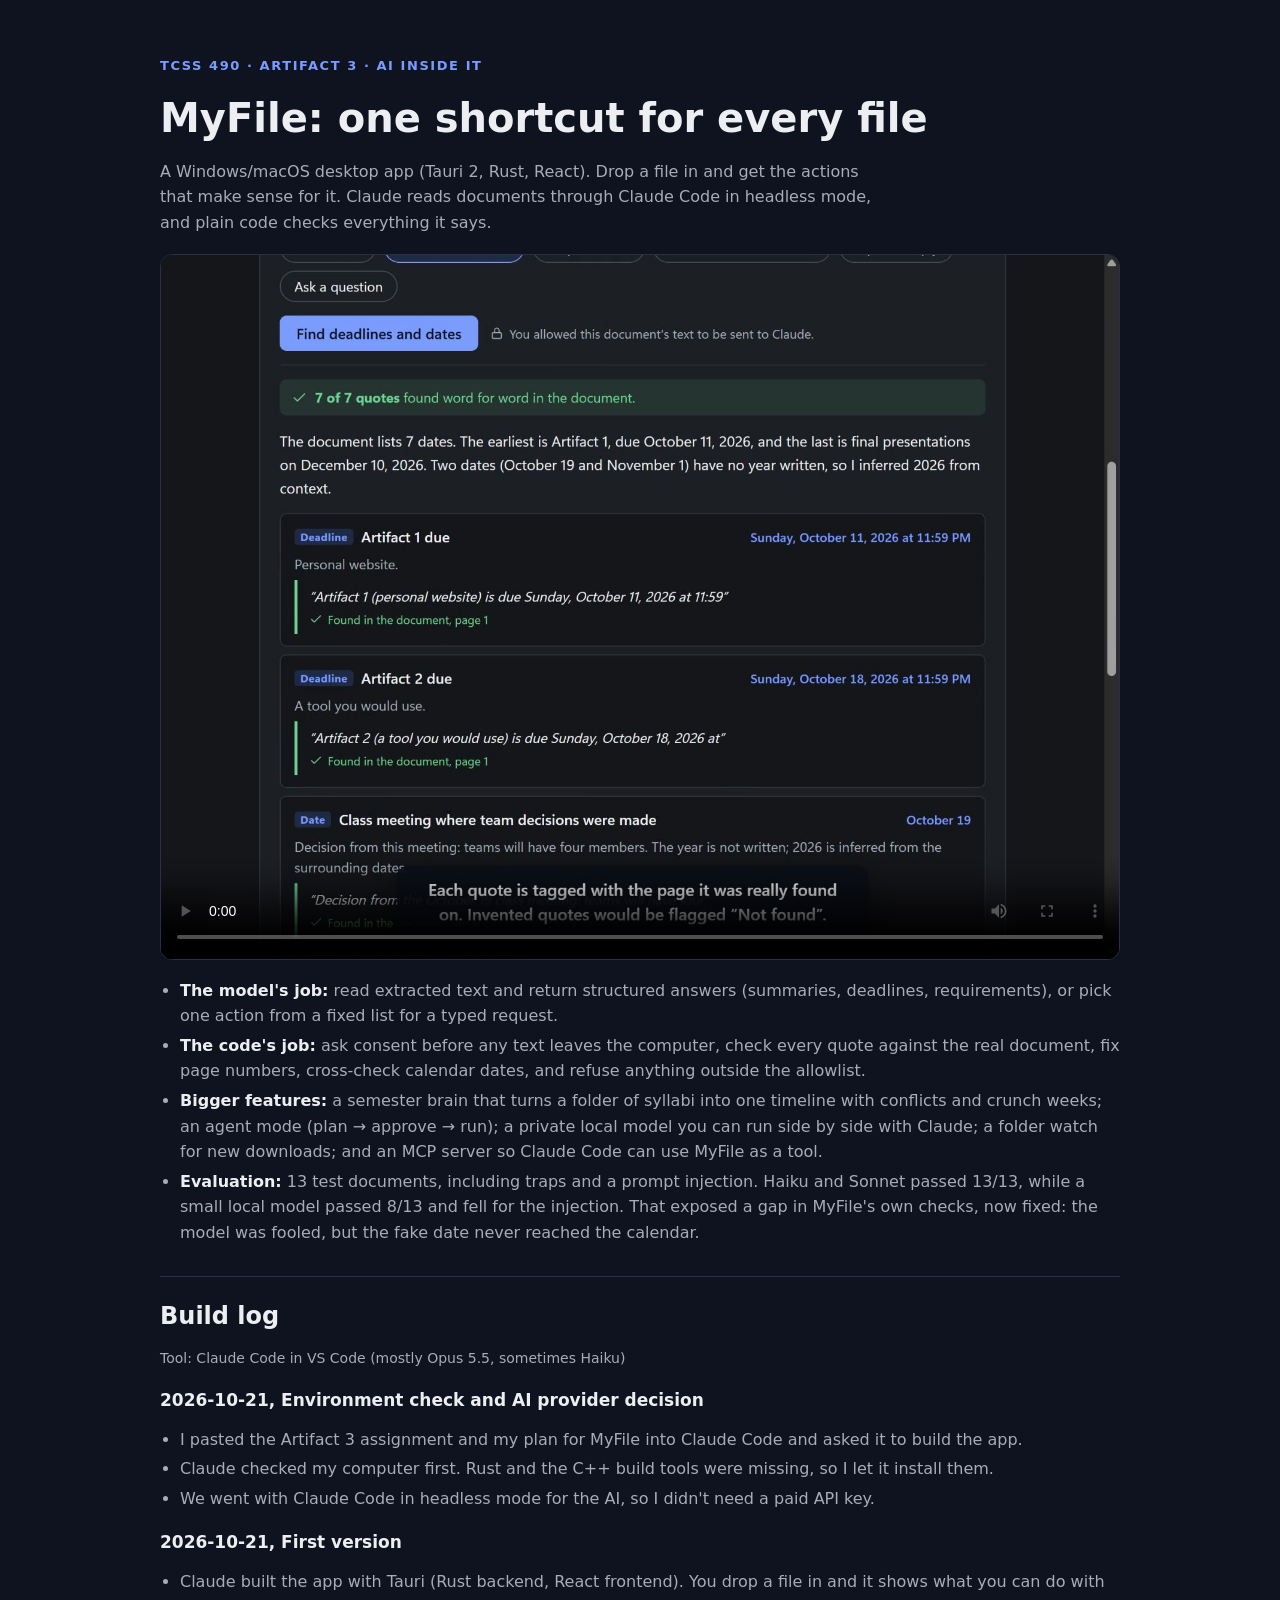
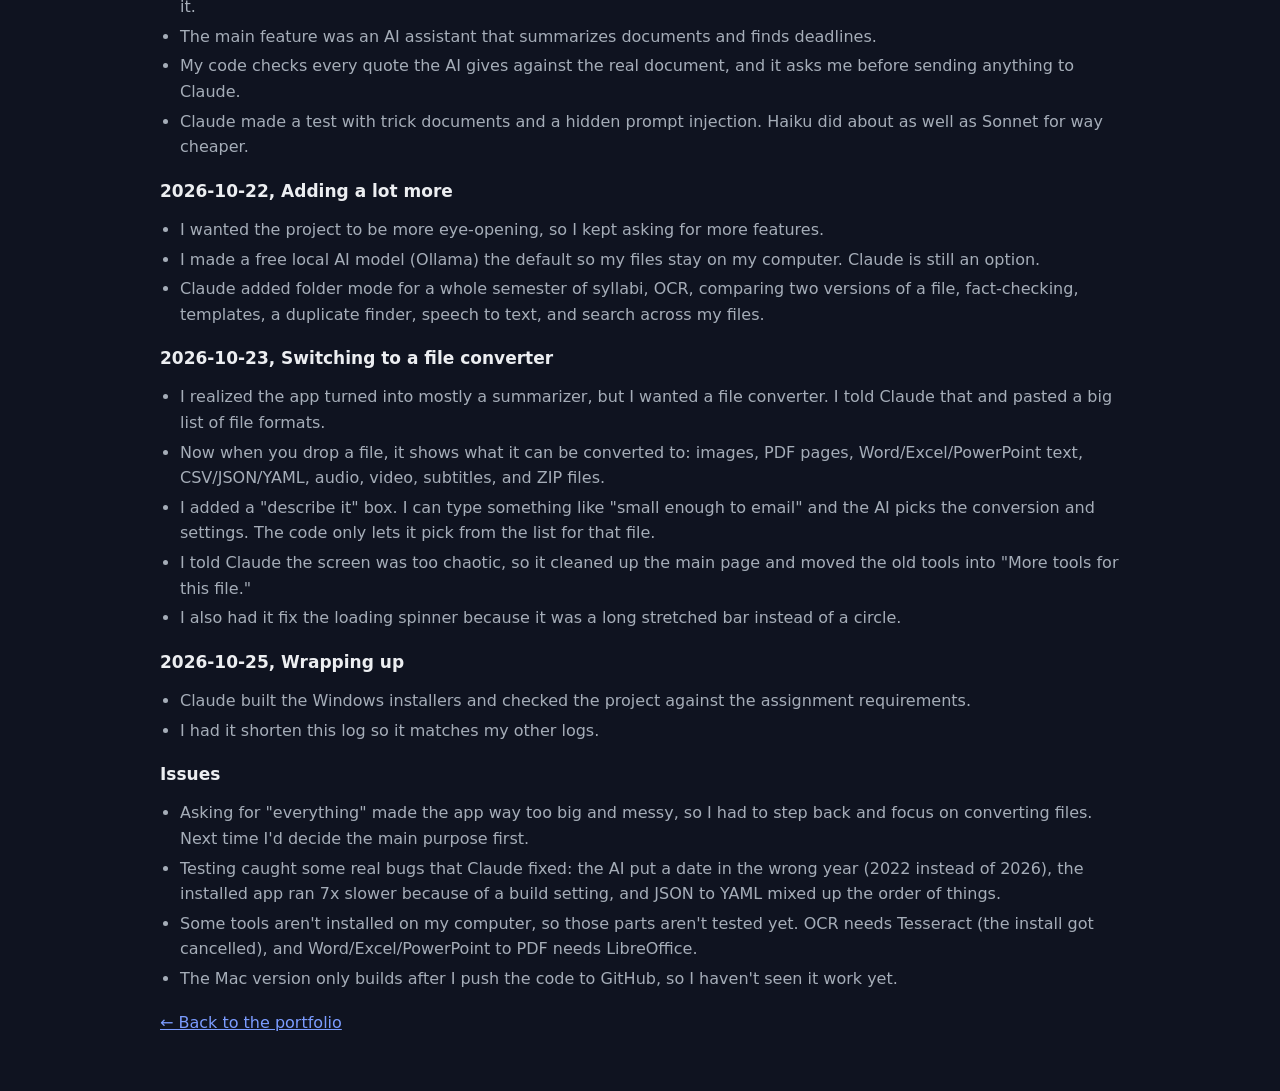
==== myfile/index.html @ a0dfa8ff "Add build log to the MyFile page" ====
<!doctype html>
<html lang="en">
<head>
<meta charset="utf-8">
<meta name="viewport" content="width=device-width, initial-scale=1">
<meta name="color-scheme" content="dark">
<title>MyFile · Demo</title>
<style>
  :root {
    --bg: #0f1320;
    --surface: #171c2b;
    --text: #eceef1;
    --muted: #a5adb8;
    --accent: #7b9cff;
  }
  * { box-sizing: border-box; margin: 0; }
  body {
    min-height: 100vh;
    padding: clamp(20px, 5vw, 56px) 16px;
    background: var(--bg);
    color: var(--text);
    font: 16px/1.6 "Segoe UI", -apple-system, system-ui, sans-serif;
  }
  main { max-width: 960px; margin: 0 auto; display: flex; flex-direction: column; gap: 18px; }
  .kicker { color: var(--accent); font-size: 13px; font-weight: 700; letter-spacing: .12em; text-transform: uppercase; }
  h1 { font-size: clamp(28px, 5vw, 40px); line-height: 1.15; }
  p { color: var(--muted); max-width: 70ch; }
  video { width: 100%; border-radius: 12px; border: 1px solid #2a3044; background: #000; }
  ul { color: var(--muted); padding-left: 20px; }
  li + li { margin-top: 4px; }
  strong { color: var(--text); }
  a { color: var(--accent); }
  .log { display: flex; flex-direction: column; gap: 12px; margin-top: 12px; padding-top: 20px; border-top: 1px solid #2a3044; }
  .log h2 { font-size: 24px; }
  .log h3 { font-size: 17px; margin-top: 6px; }
  .log-meta { font-size: 14px; }
</style>
</head>
<body>
<main>
  <span class="kicker">TCSS 490 · Artifact 3 · AI inside it</span>
  <h1>MyFile: one shortcut for every file</h1>
  <p>A Windows/macOS desktop app (Tauri 2, Rust, React). Drop a file in and get the actions that make sense for it. Claude reads documents through Claude Code in headless mode, and plain code checks everything it says.</p>
  <video controls preload="metadata" poster="poster.jpg" src="myfile-demo.mp4">
    Your browser can't play this video. <a href="myfile-demo.mp4">Download it</a> instead.
  </video>
  <ul>
    <li><strong>The model's job:</strong> read extracted text and return structured answers (summaries, deadlines, requirements), or pick one action from a fixed list for a typed request.</li>
    <li><strong>The code's job:</strong> ask consent before any text leaves the computer, check every quote against the real document, fix page numbers, cross-check calendar dates, and refuse anything outside the allowlist.</li>
    <li><strong>Bigger features:</strong> a semester brain that turns a folder of syllabi into one timeline with conflicts and crunch weeks; an agent mode (plan → approve → run); a private local model you can run side by side with Claude; a folder watch for new downloads; and an MCP server so Claude Code can use MyFile as a tool.</li>
    <li><strong>Evaluation:</strong> 13 test documents, including traps and a prompt injection. Haiku and Sonnet passed 13/13, while a small local model passed 8/13 and fell for the injection. That exposed a gap in MyFile's own checks, now fixed: the model was fooled, but the fake date never reached the calendar.</li>
  </ul>
  <section class="log" aria-labelledby="log-title">
    <h2 id="log-title">Build log</h2>
    <p class="log-meta">Tool: Claude Code in VS Code (mostly Opus 5.5, sometimes Haiku)</p>
    <h3>2026-10-21, Environment check and AI provider decision</h3>
    <ul>
      <li>I pasted the Artifact 3 assignment and my plan for MyFile into Claude Code and asked it to build the app.</li>
      <li>Claude checked my computer first. Rust and the C++ build tools were missing, so I let it install them.</li>
      <li>We went with Claude Code in headless mode for the AI, so I didn't need a paid API key.</li>
    </ul>
    <h3>2026-10-21, First version</h3>
    <ul>
      <li>Claude built the app with Tauri (Rust backend, React frontend). You drop a file in and it shows what you can do with it.</li>
      <li>The main feature was an AI assistant that summarizes documents and finds deadlines.</li>
      <li>My code checks every quote the AI gives against the real document, and it asks me before sending anything to Claude.</li>
      <li>Claude made a test with trick documents and a hidden prompt injection. Haiku did about as well as Sonnet for way cheaper.</li>
    </ul>
    <h3>2026-10-22, Adding a lot more</h3>
    <ul>
      <li>I wanted the project to be more eye-opening, so I kept asking for more features.</li>
      <li>I made a free local AI model (Ollama) the default so my files stay on my computer. Claude is still an option.</li>
      <li>Claude added folder mode for a whole semester of syllabi, OCR, comparing two versions of a file, fact-checking, templates, a duplicate finder, speech to text, and search across my files.</li>
    </ul>
    <h3>2026-10-23, Switching to a file converter</h3>
    <ul>
      <li>I realized the app turned into mostly a summarizer, but I wanted a file converter. I told Claude that and pasted a big list of file formats.</li>
      <li>Now when you drop a file, it shows what it can be converted to: images, PDF pages, Word/Excel/PowerPoint text, CSV/JSON/YAML, audio, video, subtitles, and ZIP files.</li>
      <li>I added a "describe it" box. I can type something like "small enough to email" and the AI picks the conversion and settings. The code only lets it pick from the list for that file.</li>
      <li>I told Claude the screen was too chaotic, so it cleaned up the main page and moved the old tools into "More tools for this file."</li>
      <li>I also had it fix the loading spinner because it was a long stretched bar instead of a circle.</li>
    </ul>
    <h3>2026-10-25, Wrapping up</h3>
    <ul>
      <li>Claude built the Windows installers and checked the project against the assignment requirements.</li>
      <li>I had it shorten this log so it matches my other logs.</li>
    </ul>
    <h3>Issues</h3>
    <ul>
      <li>Asking for "everything" made the app way too big and messy, so I had to step back and focus on converting files. Next time I'd decide the main purpose first.</li>
      <li>Testing caught some real bugs that Claude fixed: the AI put a date in the wrong year (2022 instead of 2026), the installed app ran 7x slower because of a build setting, and JSON to YAML mixed up the order of things.</li>
      <li>Some tools aren't installed on my computer, so those parts aren't tested yet. OCR needs Tesseract (the install got cancelled), and Word/Excel/PowerPoint to PDF needs LibreOffice.</li>
      <li>The Mac version only builds after I push the code to GitHub, so I haven't seen it work yet.</li>
    </ul>
  </section>
  <p><a href="../">← Back to the portfolio</a></p>
</main>
</body>
</html>
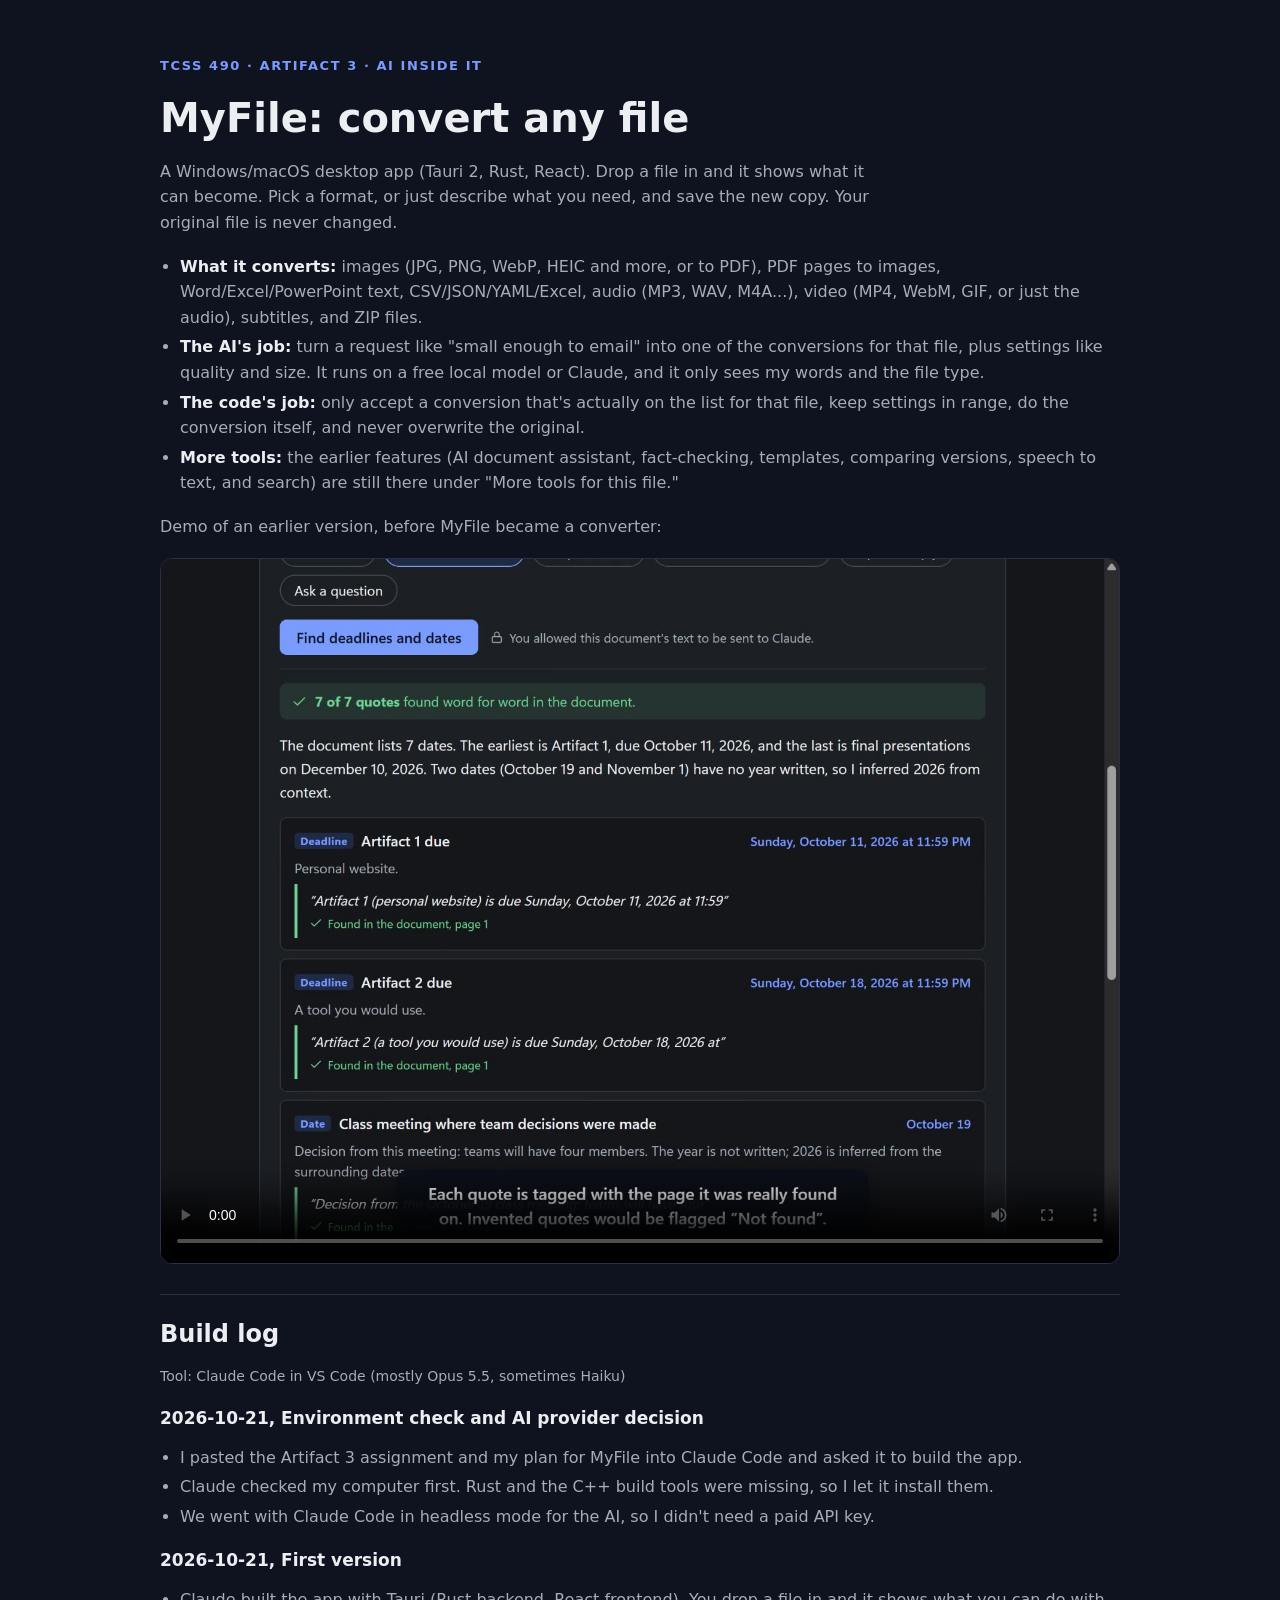
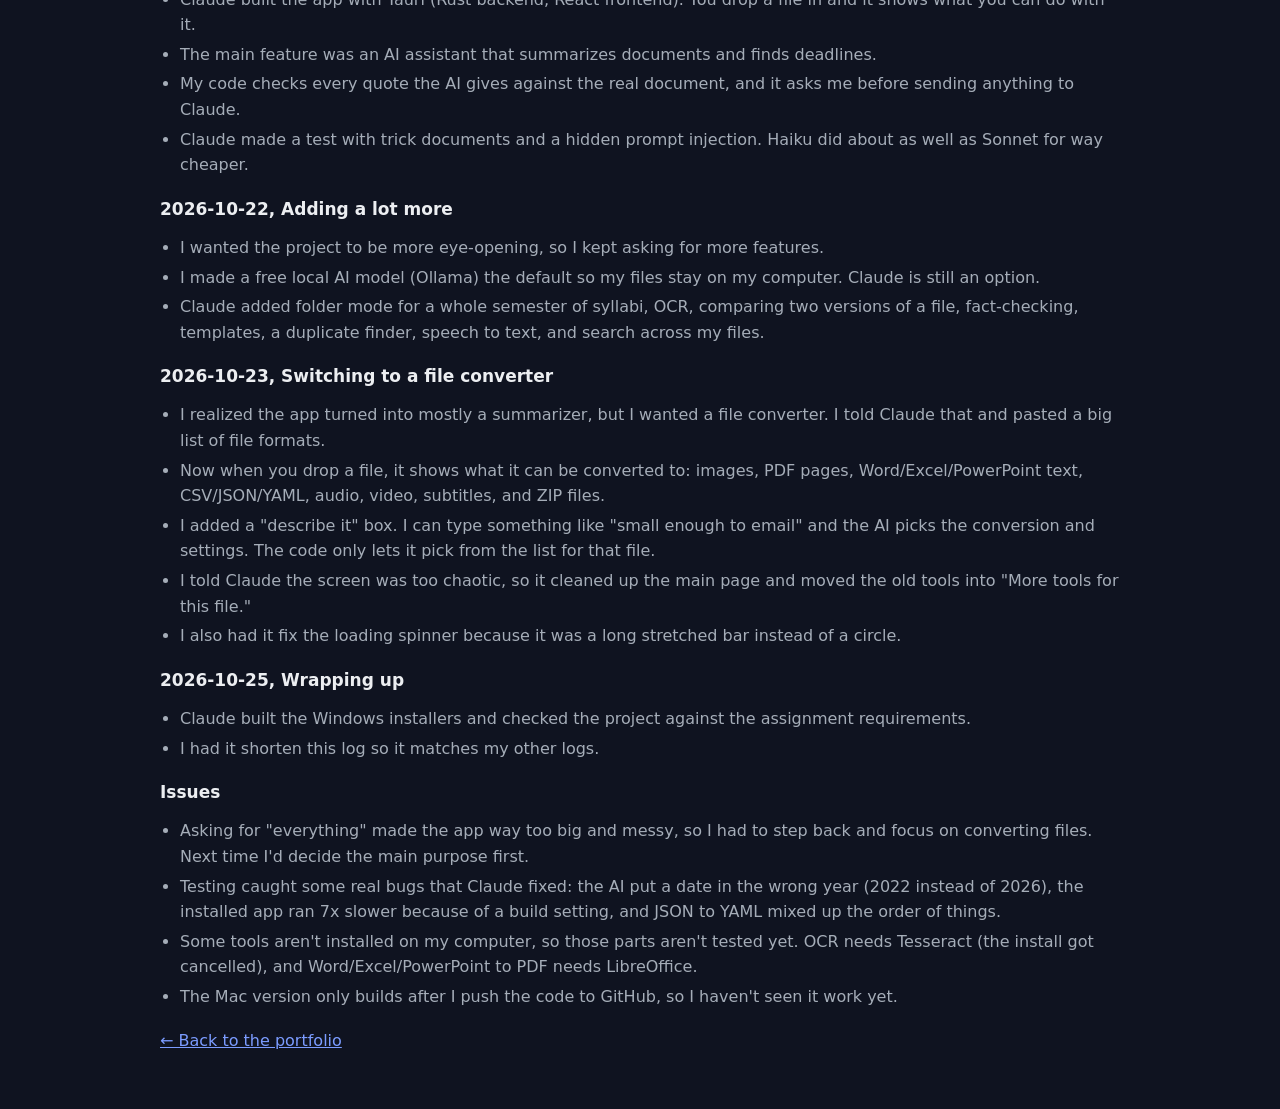
==== commit 354e9ec1: "Update Artifact 3 card and MyFile page" ====
--- a/myfile/index.html
+++ b/myfile/index.html
@@ -4,7 +4,7 @@
 <meta charset="utf-8">
 <meta name="viewport" content="width=device-width, initial-scale=1">
 <meta name="color-scheme" content="dark">
-<title>MyFile · Demo</title>
+<title>MyFile · File converter</title>
 <style>
   :root {
     --bg: #0f1320;
@@ -39,17 +39,18 @@
 <body>
 <main>
   <span class="kicker">TCSS 490 · Artifact 3 · AI inside it</span>
-  <h1>MyFile: one shortcut for every file</h1>
-  <p>A Windows/macOS desktop app (Tauri 2, Rust, React). Drop a file in and get the actions that make sense for it. Claude reads documents through Claude Code in headless mode, and plain code checks everything it says.</p>
+  <h1>MyFile: convert any file</h1>
+  <p>A Windows/macOS desktop app (Tauri 2, Rust, React). Drop a file in and it shows what it can become. Pick a format, or just describe what you need, and save the new copy. Your original file is never changed.</p>
+  <ul>
+    <li><strong>What it converts:</strong> images (JPG, PNG, WebP, HEIC and more, or to PDF), PDF pages to images, Word/Excel/PowerPoint text, CSV/JSON/YAML/Excel, audio (MP3, WAV, M4A...), video (MP4, WebM, GIF, or just the audio), subtitles, and ZIP files.</li>
+    <li><strong>The AI's job:</strong> turn a request like "small enough to email" into one of the conversions for that file, plus settings like quality and size. It runs on a free local model or Claude, and it only sees my words and the file type.</li>
+    <li><strong>The code's job:</strong> only accept a conversion that's actually on the list for that file, keep settings in range, do the conversion itself, and never overwrite the original.</li>
+    <li><strong>More tools:</strong> the earlier features (AI document assistant, fact-checking, templates, comparing versions, speech to text, and search) are still there under "More tools for this file."</li>
+  </ul>
+  <p>Demo of an earlier version, before MyFile became a converter:</p>
   <video controls preload="metadata" poster="poster.jpg" src="myfile-demo.mp4">
     Your browser can't play this video. <a href="myfile-demo.mp4">Download it</a> instead.
   </video>
-  <ul>
-    <li><strong>The model's job:</strong> read extracted text and return structured answers (summaries, deadlines, requirements), or pick one action from a fixed list for a typed request.</li>
-    <li><strong>The code's job:</strong> ask consent before any text leaves the computer, check every quote against the real document, fix page numbers, cross-check calendar dates, and refuse anything outside the allowlist.</li>
-    <li><strong>Bigger features:</strong> a semester brain that turns a folder of syllabi into one timeline with conflicts and crunch weeks; an agent mode (plan → approve → run); a private local model you can run side by side with Claude; a folder watch for new downloads; and an MCP server so Claude Code can use MyFile as a tool.</li>
-    <li><strong>Evaluation:</strong> 13 test documents, including traps and a prompt injection. Haiku and Sonnet passed 13/13, while a small local model passed 8/13 and fell for the injection. That exposed a gap in MyFile's own checks, now fixed: the model was fooled, but the fake date never reached the calendar.</li>
-  </ul>
   <section class="log" aria-labelledby="log-title">
     <h2 id="log-title">Build log</h2>
     <p class="log-meta">Tool: Claude Code in VS Code (mostly Opus 5.5, sometimes Haiku)</p>
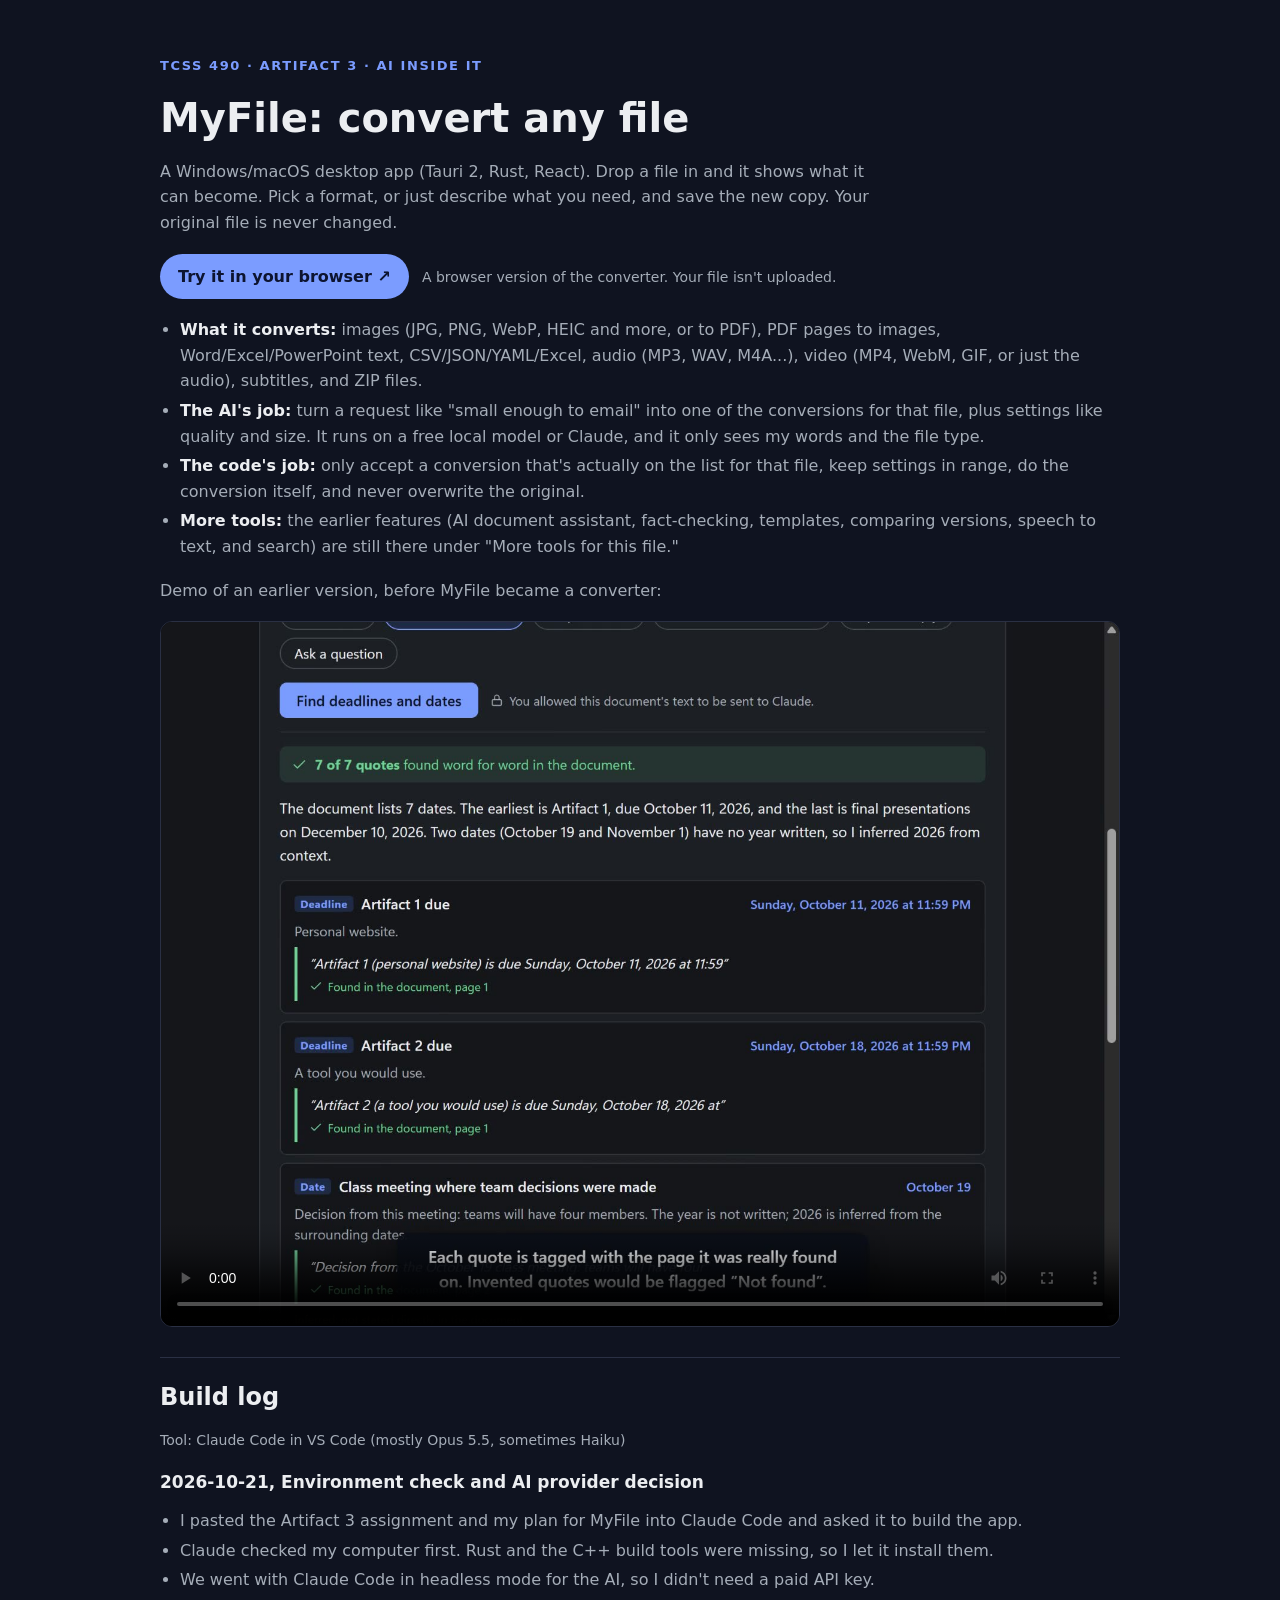
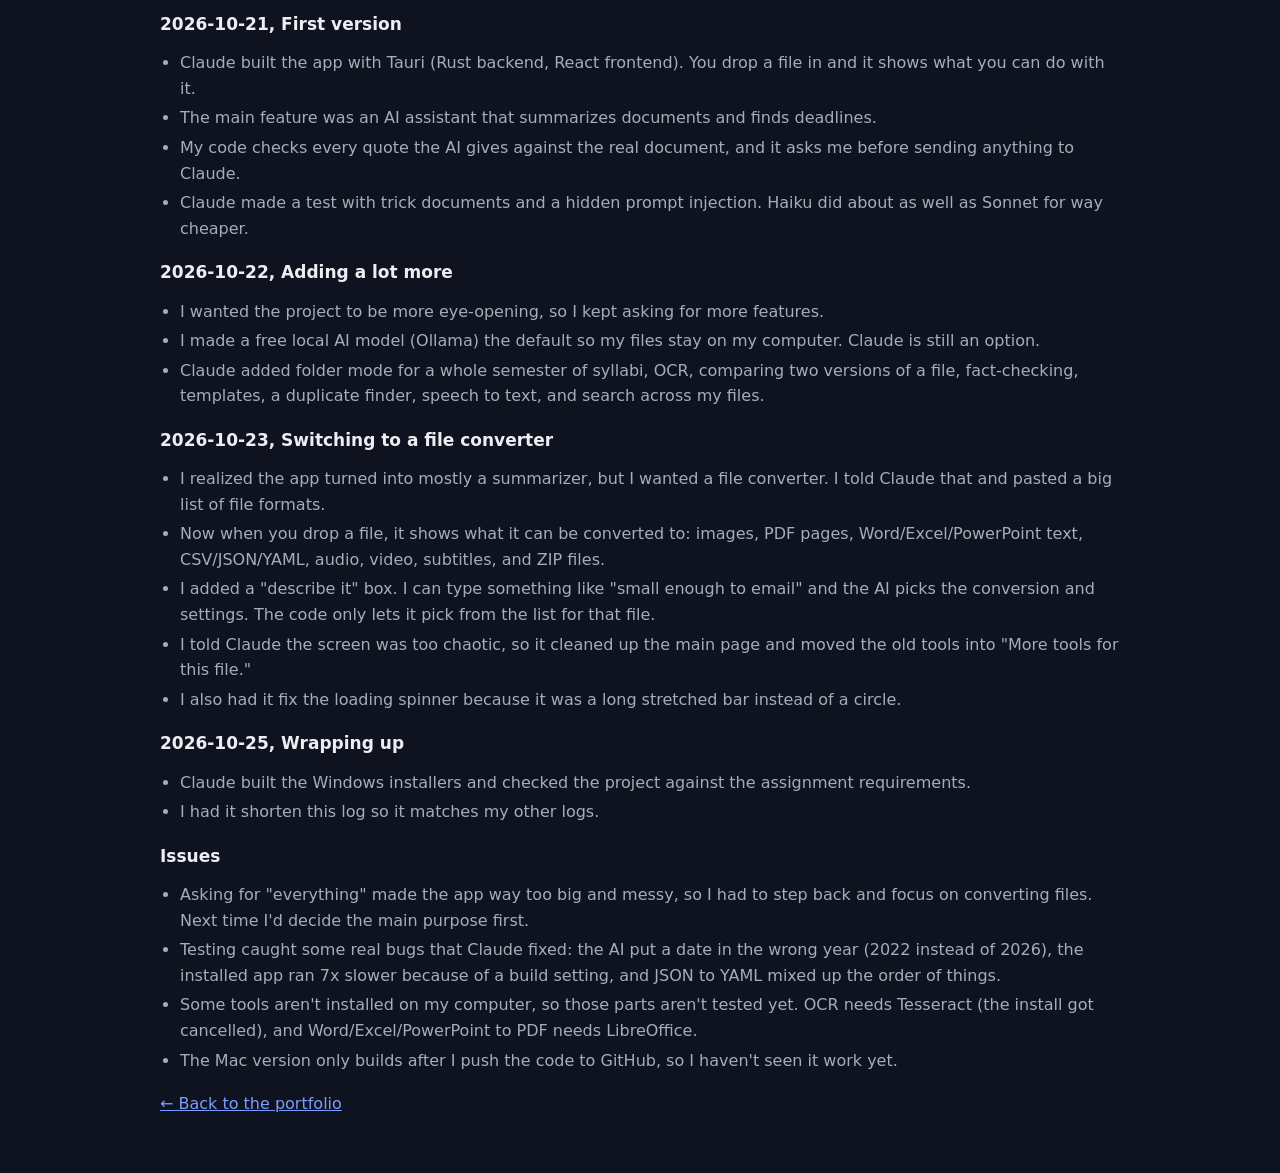
==== commit 30088998: "Add MyFile browser app" ====
--- a/myfile/index.html
+++ b/myfile/index.html
@@ -30,6 +30,8 @@
   li + li { margin-top: 4px; }
   strong { color: var(--text); }
   a { color: var(--accent); }
+  .open-app { display: inline-block; padding: 10px 18px; border-radius: 999px; background: var(--accent); color: #0d1430; font-weight: 700; text-decoration: none; }
+  .note-inline { font-size: 14px; margin-left: 8px; }
   .log { display: flex; flex-direction: column; gap: 12px; margin-top: 12px; padding-top: 20px; border-top: 1px solid #2a3044; }
   .log h2 { font-size: 24px; }
   .log h3 { font-size: 17px; margin-top: 6px; }
@@ -41,6 +43,7 @@
   <span class="kicker">TCSS 490 · Artifact 3 · AI inside it</span>
   <h1>MyFile: convert any file</h1>
   <p>A Windows/macOS desktop app (Tauri 2, Rust, React). Drop a file in and it shows what it can become. Pick a format, or just describe what you need, and save the new copy. Your original file is never changed.</p>
+  <p><a class="open-app" href="app/">Try it in your browser ↗</a> <span class="note-inline">A browser version of the converter. Your file isn't uploaded.</span></p>
   <ul>
     <li><strong>What it converts:</strong> images (JPG, PNG, WebP, HEIC and more, or to PDF), PDF pages to images, Word/Excel/PowerPoint text, CSV/JSON/YAML/Excel, audio (MP3, WAV, M4A...), video (MP4, WebM, GIF, or just the audio), subtitles, and ZIP files.</li>
     <li><strong>The AI's job:</strong> turn a request like "small enough to email" into one of the conversions for that file, plus settings like quality and size. It runs on a free local model or Claude, and it only sees my words and the file type.</li>
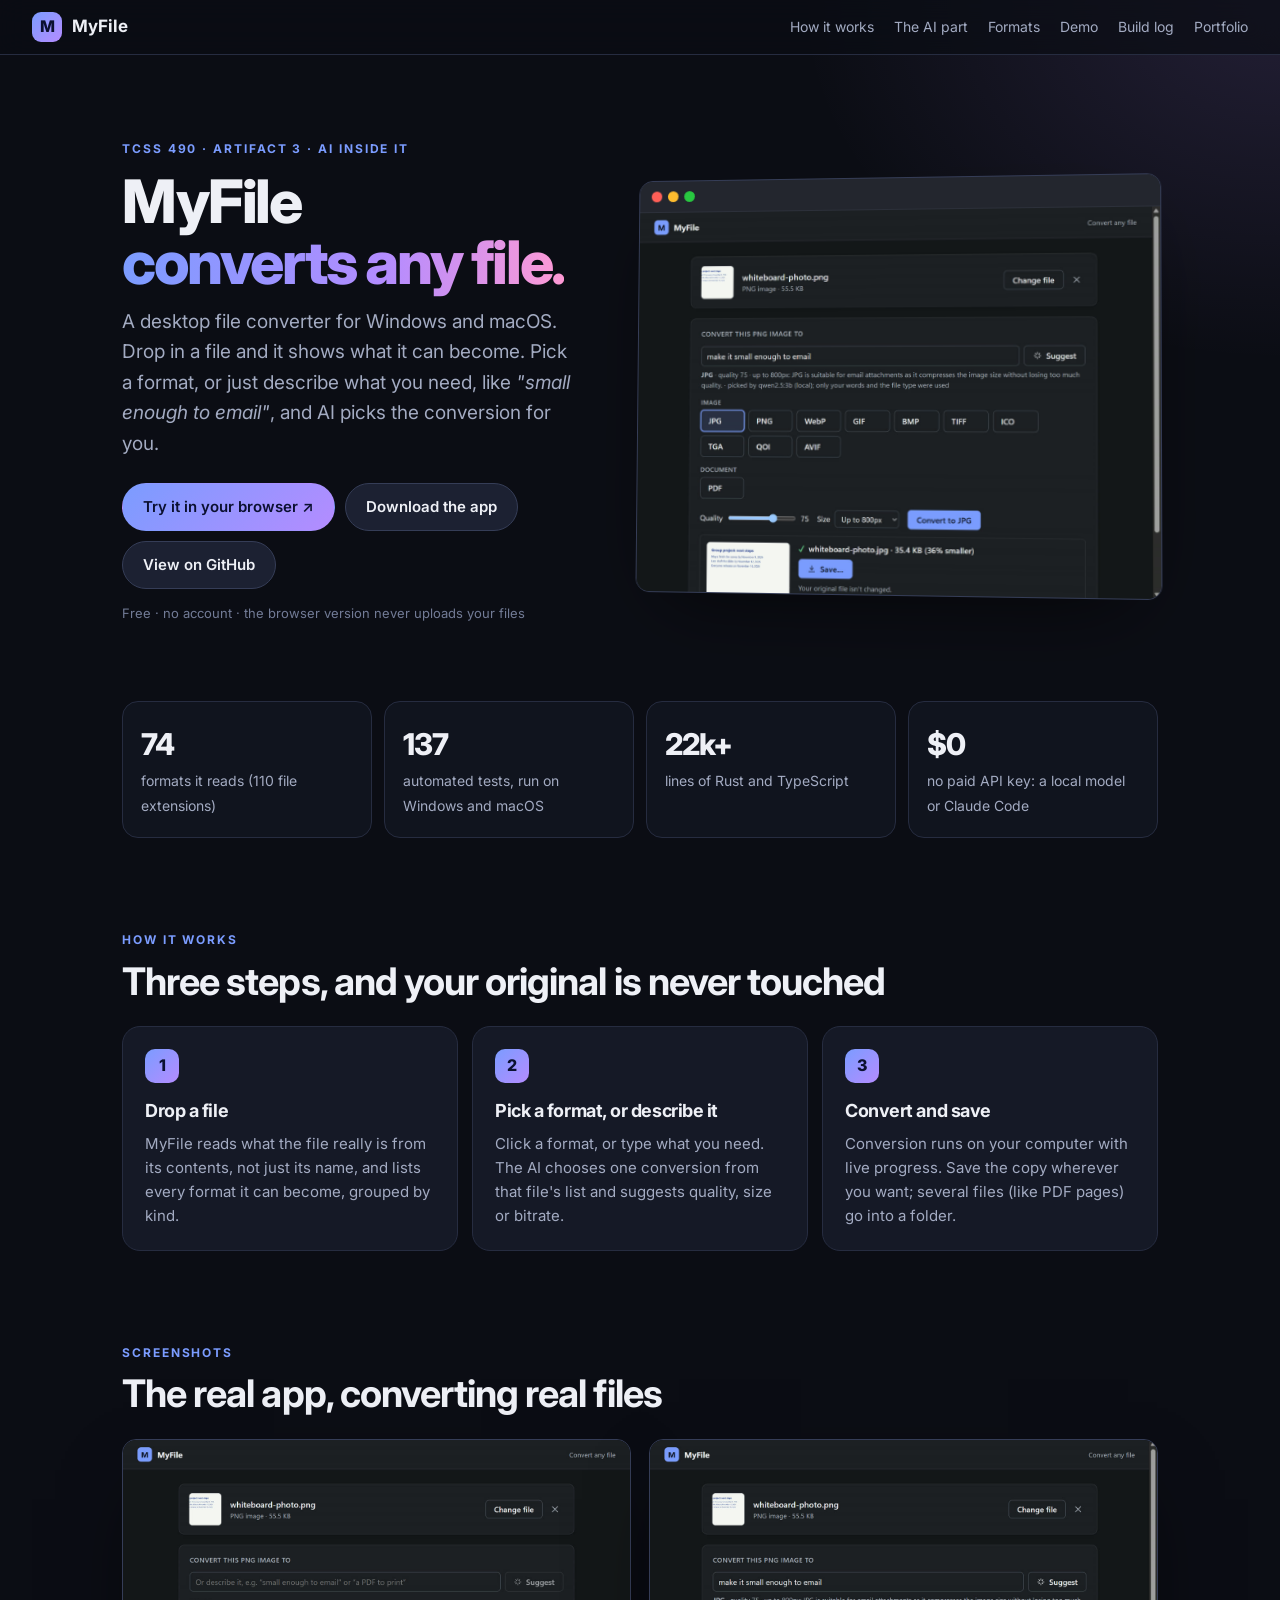
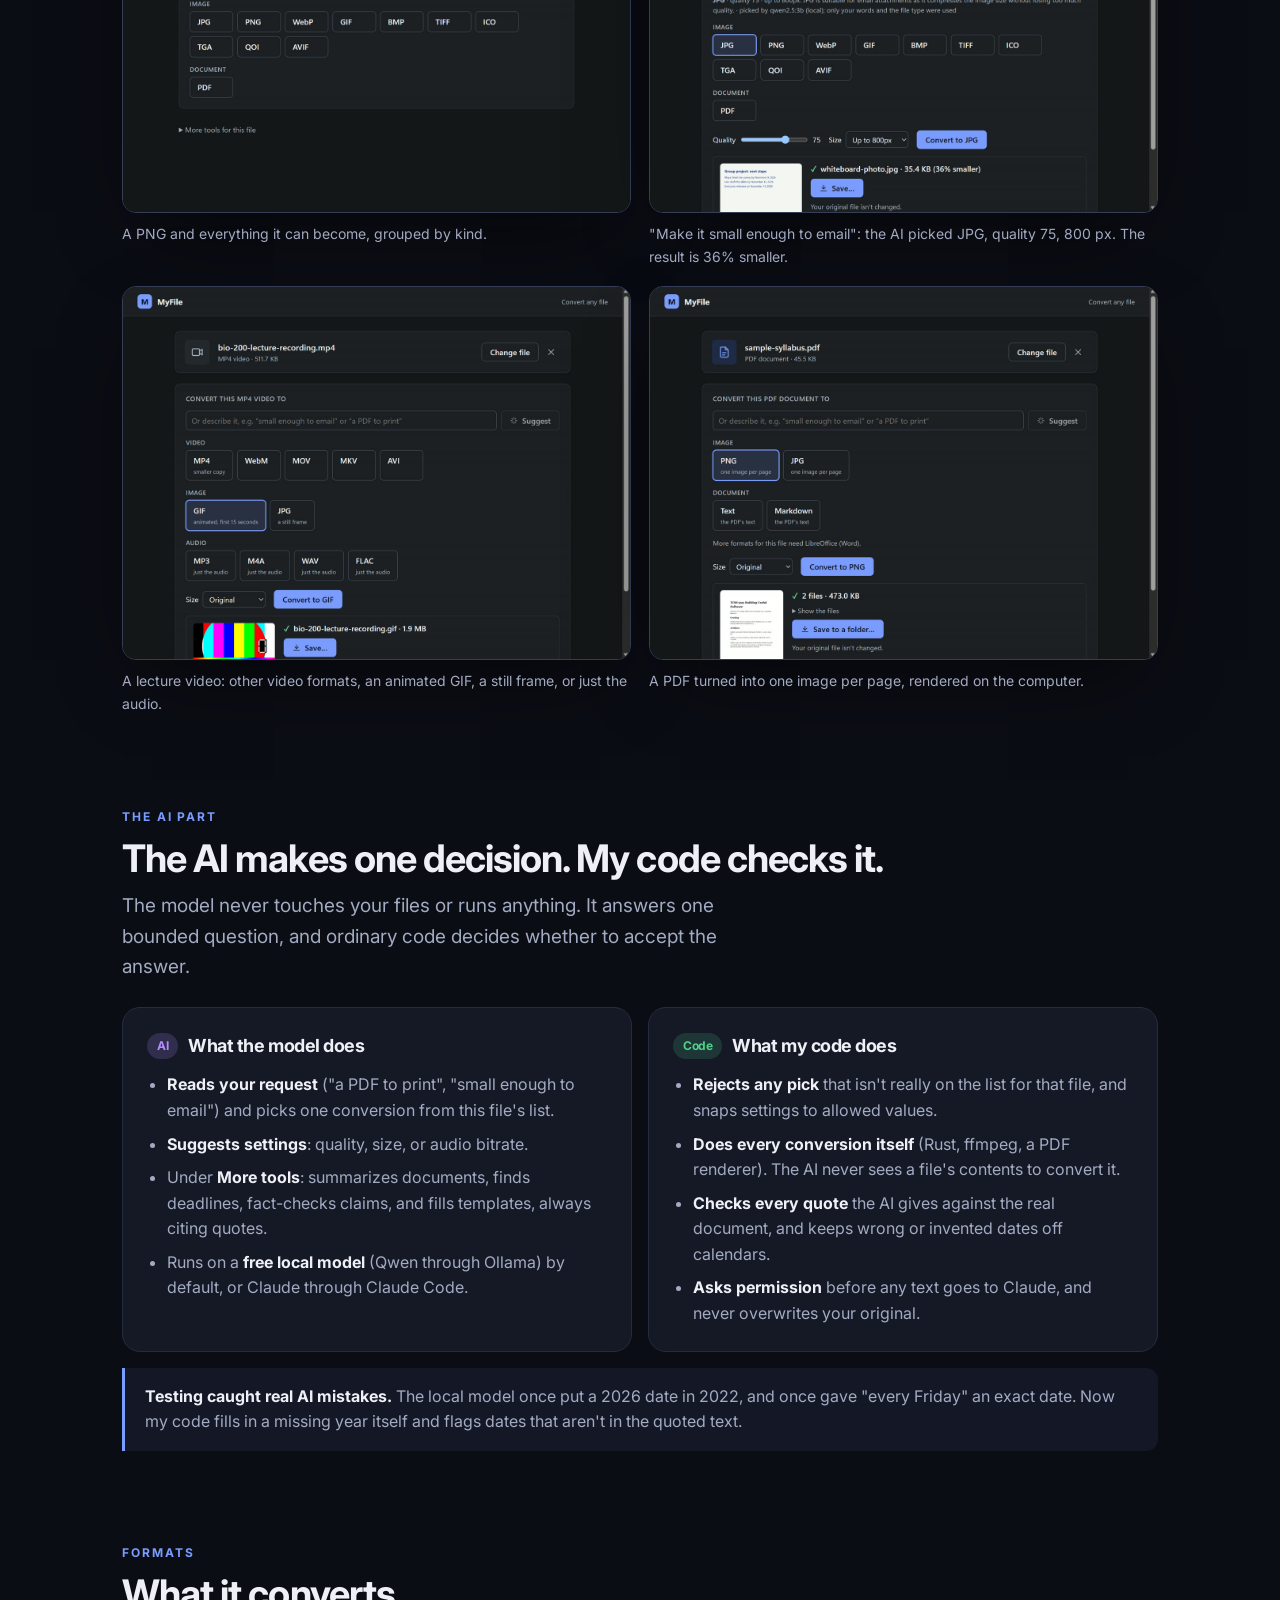
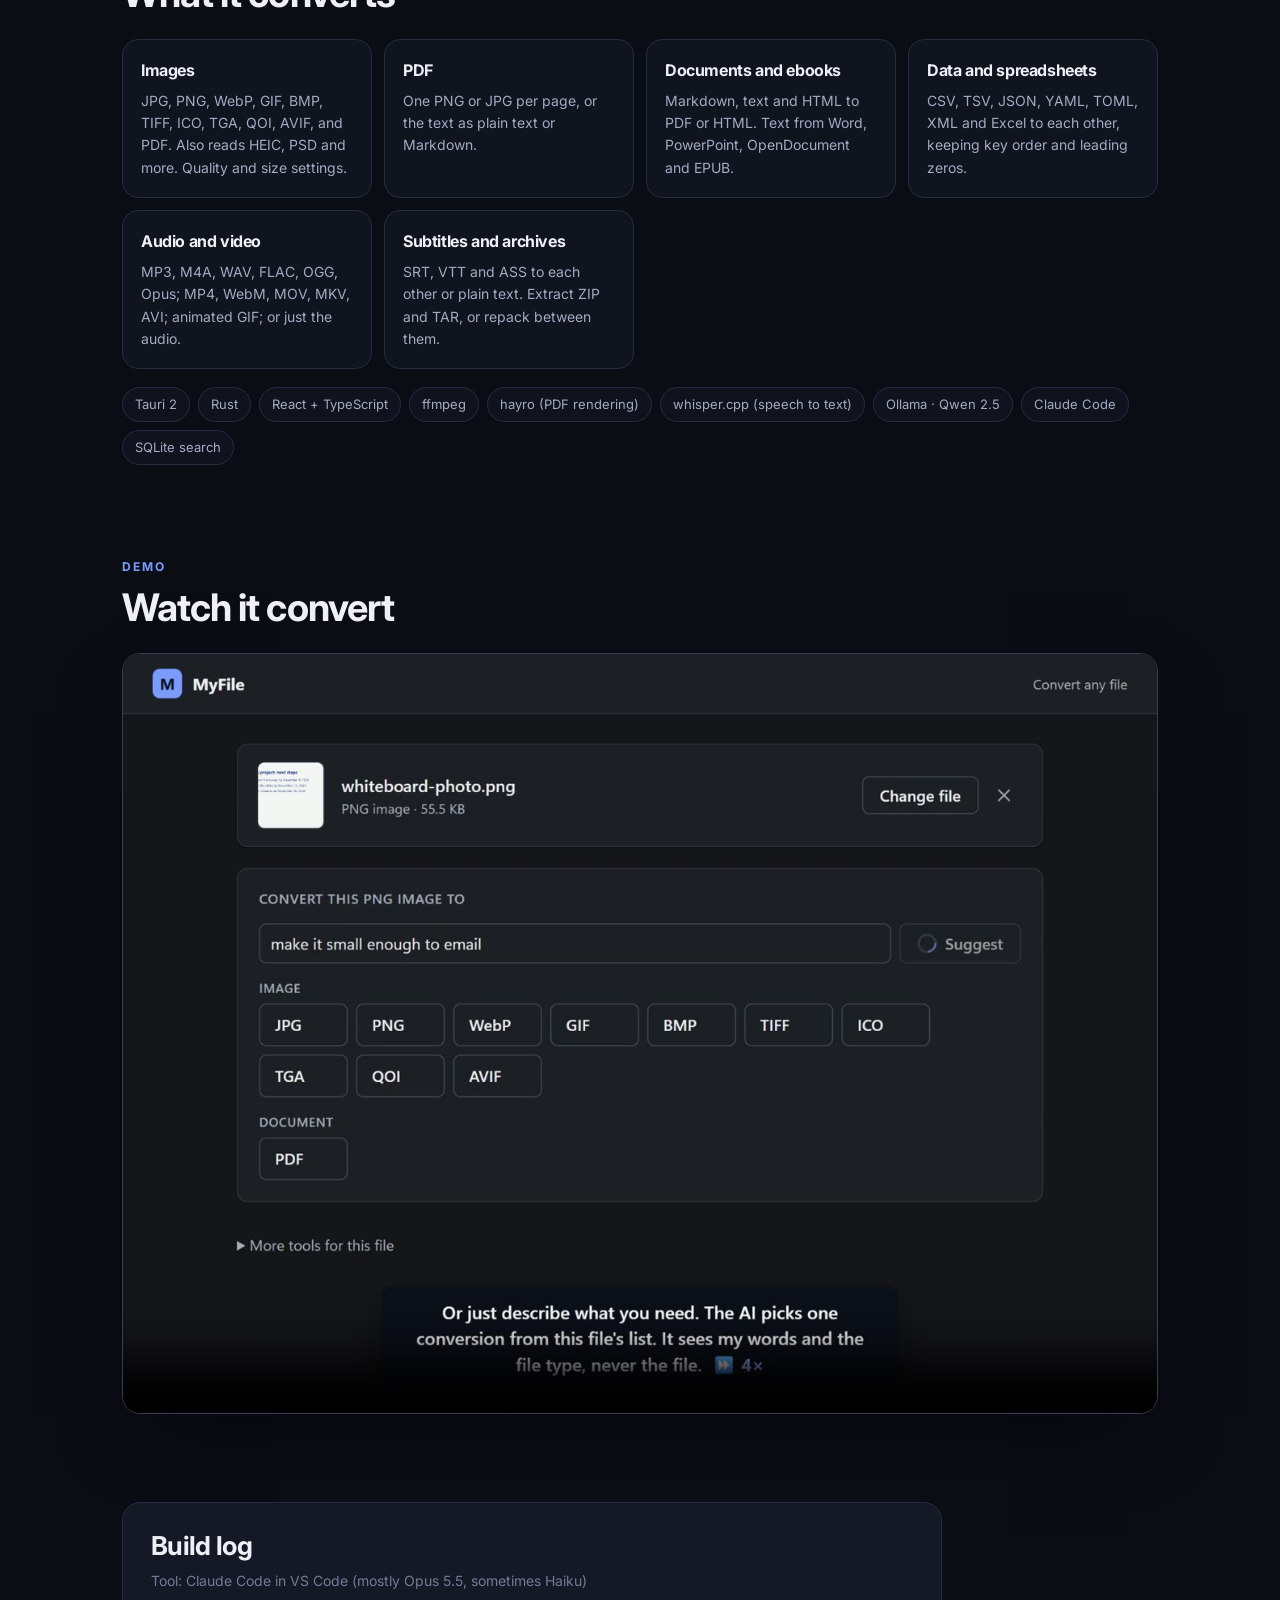
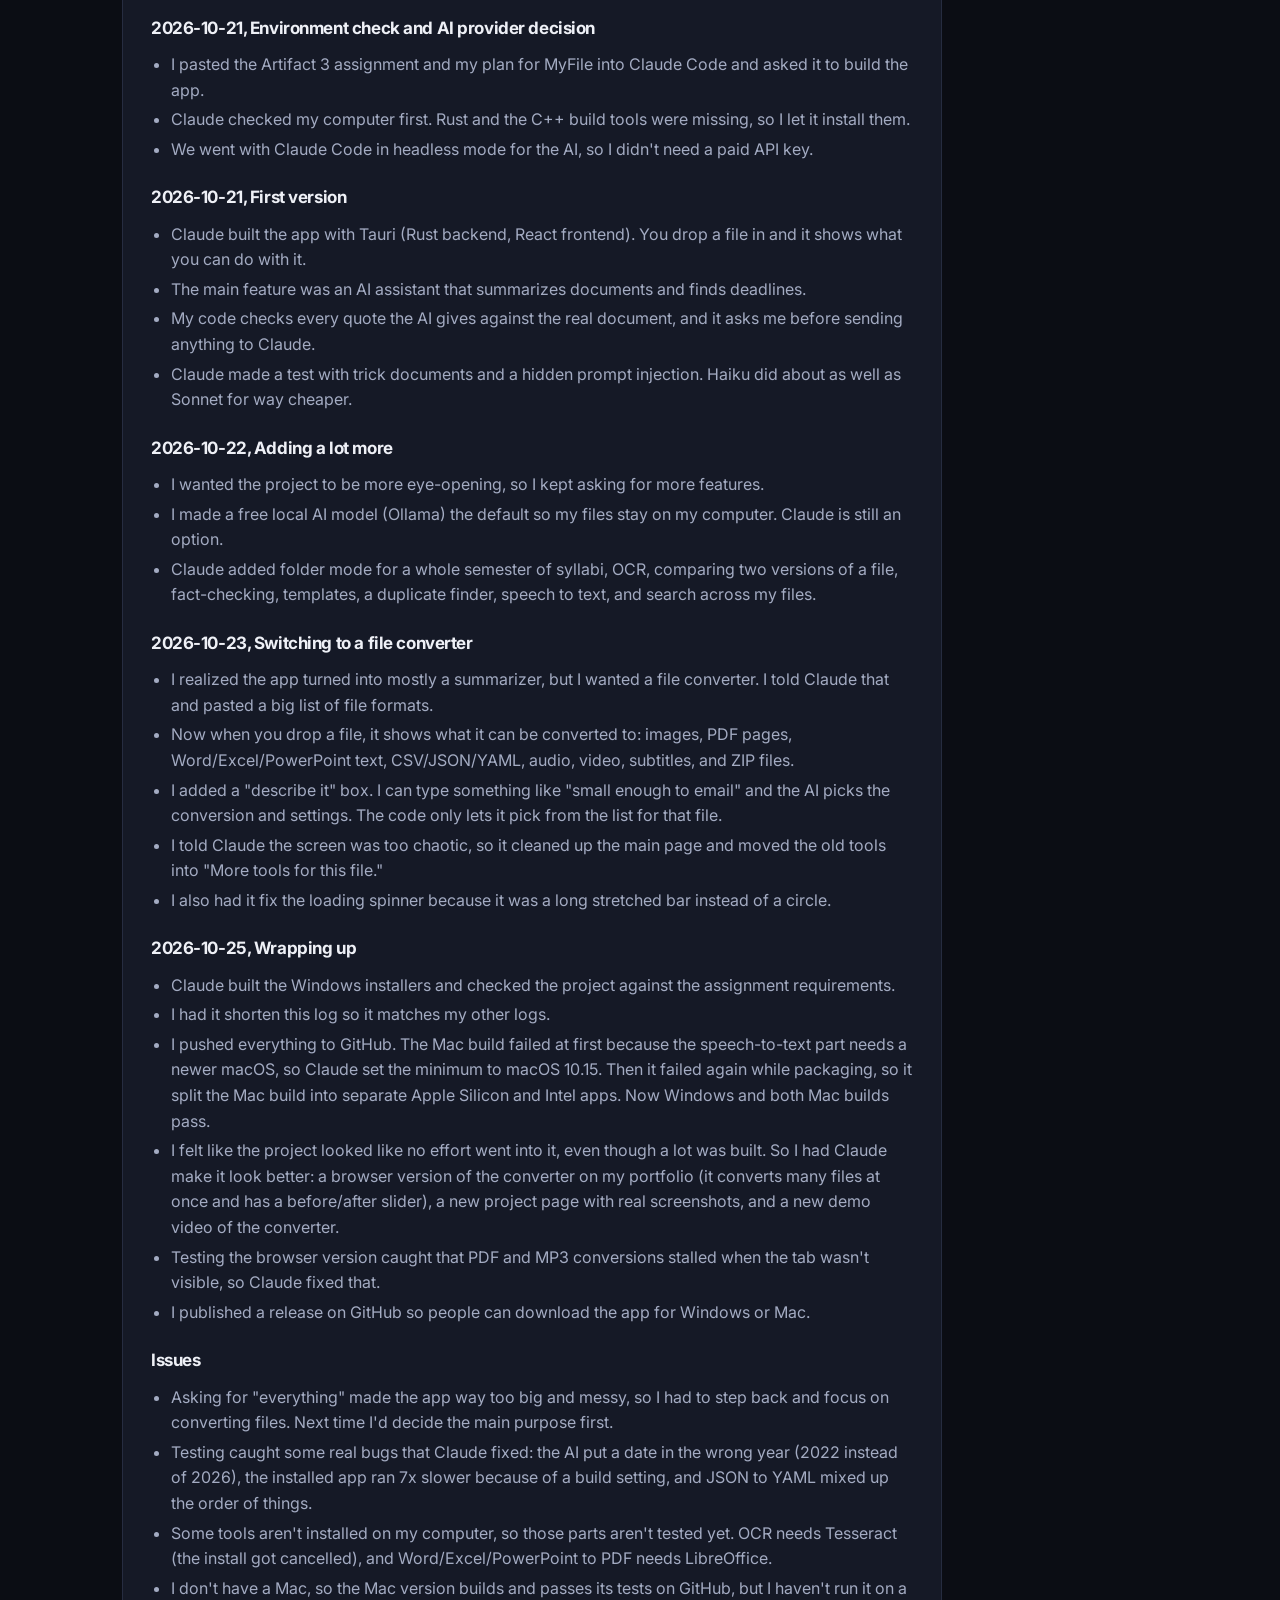
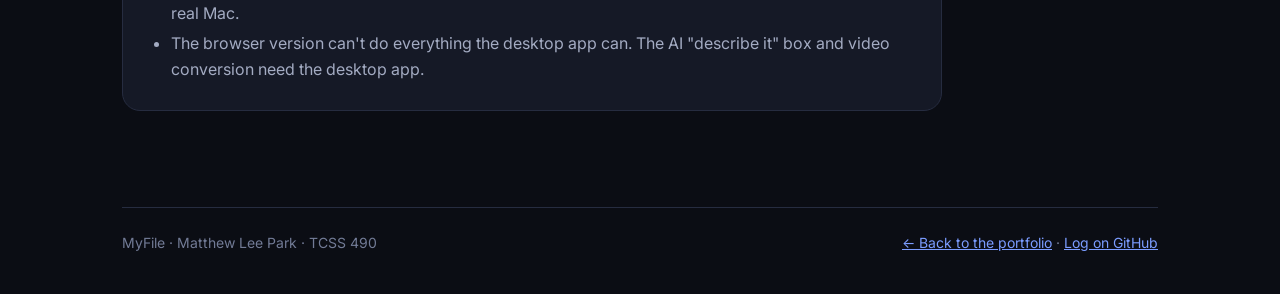
==== commit c986c685: "MyFile: new project page, browser converter with batch mode, new demo" ====
--- a/myfile/index.html
+++ b/myfile/index.html
@@ -5,55 +5,246 @@
 <meta name="viewport" content="width=device-width, initial-scale=1">
 <meta name="color-scheme" content="dark">
 <title>MyFile · File converter</title>
+<meta name="description" content="MyFile is a desktop file converter for Windows and macOS with an AI step that turns a request like 'small enough to email' into the right conversion. TCSS 490, Artifact 3.">
+<link rel="preconnect" href="https://fonts.googleapis.com">
+<link rel="preconnect" href="https://fonts.gstatic.com" crossorigin>
+<link href="https://fonts.googleapis.com/css2?family=Inter:wght@400;500;600;700;800&display=swap" rel="stylesheet">
 <style>
   :root {
-    --bg: #0f1320;
-    --surface: #171c2b;
-    --text: #eceef1;
-    --muted: #a5adb8;
+    --bg: #0b0d14;
+    --bg-2: #10131d;
+    --surface: #151926;
+    --surface-2: #1c2132;
+    --border: #262c40;
+    --border-strong: #353d57;
+    --text: #eef0f6;
+    --text-2: #a3abc2;
+    --text-3: #727b96;
     --accent: #7b9cff;
+    --accent-2: #b48cff;
+    --accent-ink: #0b1030;
+    --success: #4fd18b;
+    --radius: 18px;
+    --shadow: 0 30px 80px -30px rgba(0, 0, 0, .7);
   }
-  * { box-sizing: border-box; margin: 0; }
+  * { box-sizing: border-box; }
+  html { scroll-behavior: smooth; }
   body {
-    min-height: 100vh;
-    padding: clamp(20px, 5vw, 56px) 16px;
-    background: var(--bg);
-    color: var(--text);
-    font: 16px/1.6 "Segoe UI", -apple-system, system-ui, sans-serif;
+    margin: 0; color: var(--text); background: var(--bg); overflow-x: hidden;
+    font: 16px/1.6 Inter, "Segoe UI", -apple-system, system-ui, sans-serif;
+    background-image:
+      radial-gradient(1000px 600px at 10% -10%, rgba(123, 156, 255, .18), transparent 60%),
+      radial-gradient(800px 600px at 100% 0%, rgba(180, 140, 255, .14), transparent 60%);
+    background-repeat: no-repeat;
   }
-  main { max-width: 960px; margin: 0 auto; display: flex; flex-direction: column; gap: 18px; }
-  .kicker { color: var(--accent); font-size: 13px; font-weight: 700; letter-spacing: .12em; text-transform: uppercase; }
-  h1 { font-size: clamp(28px, 5vw, 40px); line-height: 1.15; }
-  p { color: var(--muted); max-width: 70ch; }
-  video { width: 100%; border-radius: 12px; border: 1px solid #2a3044; background: #000; }
-  ul { color: var(--muted); padding-left: 20px; }
-  li + li { margin-top: 4px; }
-  strong { color: var(--text); }
   a { color: var(--accent); }
-  .open-app { display: inline-block; padding: 10px 18px; border-radius: 999px; background: var(--accent); color: #0d1430; font-weight: 700; text-decoration: none; }
-  .note-inline { font-size: 14px; margin-left: 8px; }
-  .log { display: flex; flex-direction: column; gap: 12px; margin-top: 12px; padding-top: 20px; border-top: 1px solid #2a3044; }
-  .log h2 { font-size: 24px; }
-  .log h3 { font-size: 17px; margin-top: 6px; }
-  .log-meta { font-size: 14px; }
+  img, video { max-width: 100%; height: auto; display: block; }
+
+  .topbar { position: sticky; top: 0; z-index: 10; display: flex; align-items: center; gap: 10px; padding: 12px clamp(16px, 4vw, 32px); background: rgba(11, 13, 20, .72); backdrop-filter: blur(14px); border-bottom: 1px solid var(--border); }
+  .brand-mark { display: grid; place-items: center; width: 30px; height: 30px; border-radius: 9px; background: linear-gradient(135deg, var(--accent), var(--accent-2)); color: var(--accent-ink); font-weight: 800; }
+  .brand-name { font-weight: 700; font-size: 17px; }
+  .nav { margin-left: auto; display: flex; gap: 20px; font-size: 14px; }
+  .nav a { color: var(--text-2); text-decoration: none; }
+  .nav a:hover { color: var(--text); }
+
+  .wrap { max-width: 1100px; margin: 0 auto; padding: 0 clamp(16px, 4vw, 32px); }
+  .block { padding: clamp(48px, 8vw, 88px) 0 0; scroll-margin-top: 60px; }
+  .eyebrow { font-size: 12px; font-weight: 700; letter-spacing: .16em; text-transform: uppercase; color: var(--accent); }
+  h1, h2, h3 { letter-spacing: -.025em; }
+  h2 { margin: 8px 0 12px; font-size: clamp(26px, 4vw, 38px); line-height: 1.12; }
+  .lead { color: var(--text-2); font-size: clamp(16px, 2vw, 19px); max-width: 640px; margin: 0; }
+  .grad { background: linear-gradient(90deg, var(--accent), var(--accent-2) 60%, #ff9ad5); -webkit-background-clip: text; background-clip: text; color: transparent; }
+
+  /* Hero */
+  .hero { display: grid; grid-template-columns: 1fr 1.15fr; gap: clamp(28px, 4vw, 56px); align-items: center; padding-top: clamp(40px, 7vw, 80px); }
+  .hero h1 { margin: 10px 0 14px; font-size: clamp(38px, 5.2vw, 60px); line-height: 1.02; font-weight: 800; letter-spacing: -.04em; }
+  .buttons { display: flex; flex-wrap: wrap; gap: 10px; margin-top: 24px; }
+  .btn { display: inline-flex; align-items: center; gap: 8px; text-decoration: none; font-weight: 600; font-size: 15px; border-radius: 999px; padding: 11px 20px; border: 1px solid var(--border-strong); background: var(--surface-2); color: var(--text); transition: transform .15s, border-color .15s; }
+  .btn:hover { transform: translateY(-1px); border-color: var(--accent); }
+  .btn-primary { background: linear-gradient(135deg, var(--accent), var(--accent-2)); border-color: transparent; color: var(--accent-ink); }
+  .meta { margin-top: 14px; font-size: 13px; color: var(--text-3); }
+  .window { border-radius: 14px; overflow: hidden; border: 1px solid var(--border-strong); background: #1b1d23; box-shadow: var(--shadow); transform: perspective(1400px) rotateY(-6deg) rotateX(2deg); transition: transform .4s; }
+  .window:hover { transform: none; }
+  .window .bar { display: flex; gap: 6px; padding: 10px 12px; background: #23262e; border-bottom: 1px solid #2c303a; }
+  .window .bar i { width: 11px; height: 11px; border-radius: 50%; }
+  .window .bar i:nth-child(1) { background: #ff5f57; } .window .bar i:nth-child(2) { background: #febc2e; } .window .bar i:nth-child(3) { background: #28c840; }
+
+  /* Stats */
+  .stats { display: grid; grid-template-columns: repeat(auto-fit, minmax(160px, 1fr)); gap: 12px; margin-top: clamp(40px, 6vw, 64px); }
+  .stat { padding: 18px; border: 1px solid var(--border); border-radius: 16px; background: rgba(21, 25, 38, .6); }
+  .stat b { display: block; font-size: 30px; font-weight: 800; letter-spacing: -.03em; }
+  .stat span { color: var(--text-2); font-size: 14px; }
+
+  /* Steps */
+  .steps { display: grid; grid-template-columns: repeat(auto-fit, minmax(240px, 1fr)); gap: 14px; margin-top: 24px; counter-reset: step; }
+  .step { padding: 22px; border: 1px solid var(--border); border-radius: var(--radius); background: var(--surface); }
+  .step::before { counter-increment: step; content: counter(step); display: grid; place-items: center; width: 34px; height: 34px; border-radius: 10px; background: linear-gradient(135deg, var(--accent), var(--accent-2)); color: var(--accent-ink); font-weight: 800; }
+  .step h3 { margin: 14px 0 6px; font-size: 18px; }
+  .step p { margin: 0; color: var(--text-2); font-size: 15px; }
+
+  /* Gallery */
+  .gallery { display: grid; grid-template-columns: 1fr 1fr; gap: 18px; margin-top: 24px; }
+  figure { margin: 0; }
+  figure img { border-radius: 14px; border: 1px solid var(--border-strong); box-shadow: var(--shadow); }
+  figcaption { margin-top: 10px; color: var(--text-2); font-size: 14px; }
+
+  /* AI vs code */
+  .split { display: grid; grid-template-columns: 1fr 1fr; gap: 16px; margin-top: 24px; }
+  .col { padding: 24px; border-radius: var(--radius); border: 1px solid var(--border); background: var(--surface); }
+  .col h3 { margin: 0 0 12px; font-size: 18px; display: flex; align-items: center; gap: 10px; }
+  .col ul { margin: 0; padding-left: 20px; color: var(--text-2); }
+  .col li + li { margin-top: 8px; }
+  .col li b { color: var(--text); }
+  .badge { font-size: 12px; font-weight: 700; padding: 3px 10px; border-radius: 999px; }
+  .badge-ai { background: rgba(180, 140, 255, .18); color: var(--accent-2); }
+  .badge-code { background: rgba(79, 209, 139, .16); color: var(--success); }
+  .callout { margin: 16px 0 0; padding: 16px 20px; border-left: 3px solid var(--accent); border-radius: 0 12px 12px 0; background: rgba(123, 156, 255, .08); color: var(--text-2); }
+  .callout b { color: var(--text); }
+
+  /* Formats */
+  .formats { display: grid; grid-template-columns: repeat(auto-fit, minmax(240px, 1fr)); gap: 12px; margin-top: 24px; }
+  .fmt { padding: 18px; border: 1px solid var(--border); border-radius: 16px; background: rgba(21, 25, 38, .6); }
+  .fmt h3 { margin: 0 0 6px; font-size: 16px; }
+  .fmt p { margin: 0; color: var(--text-2); font-size: 14px; }
+  .tags { display: flex; flex-wrap: wrap; gap: 8px; margin-top: 18px; }
+  .tags span { padding: 6px 12px; border-radius: 999px; border: 1px solid var(--border); background: var(--bg-2); font-size: 13px; color: var(--text-2); }
+
+  .video { margin-top: 24px; border-radius: var(--radius); overflow: hidden; border: 1px solid var(--border-strong); box-shadow: var(--shadow); background: #000; }
+  .video video { width: 100%; }
+
+  /* Build log (generated from the repo's LOG.md) */
+  .log { display: flex; flex-direction: column; gap: 10px; max-width: 820px; padding: 28px; border: 1px solid var(--border); border-radius: var(--radius); background: var(--surface); }
+  .log h2 { margin: 0; font-size: 26px; }
+  .log h3 { margin: 12px 0 0; font-size: 17px; color: var(--text); }
+  .log ul { margin: 0; padding-left: 20px; color: var(--text-2); }
+  .log li + li { margin-top: 4px; }
+  .log-meta { margin: 0; font-size: 14px; color: var(--text-3); }
+
+  footer { margin: clamp(56px, 8vw, 96px) 0 40px; padding-top: 24px; border-top: 1px solid var(--border); display: flex; flex-wrap: wrap; gap: 16px; justify-content: space-between; color: var(--text-3); font-size: 14px; }
+
+  @media (prefers-reduced-motion: reduce) { * { transition: none !important; } .window { transform: none; } html { scroll-behavior: auto; } }
+  @media (max-width: 860px) {
+    .hero, .gallery, .split { grid-template-columns: 1fr; }
+    .window { transform: none; }
+    .nav { display: none; }
+  }
 </style>
 </head>
 <body>
-<main>
-  <span class="kicker">TCSS 490 · Artifact 3 · AI inside it</span>
-  <h1>MyFile: convert any file</h1>
-  <p>A Windows/macOS desktop app (Tauri 2, Rust, React). Drop a file in and it shows what it can become. Pick a format, or just describe what you need, and save the new copy. Your original file is never changed.</p>
-  <p><a class="open-app" href="app/">Try it in your browser ↗</a> <span class="note-inline">A browser version of the converter. Your file isn't uploaded.</span></p>
-  <ul>
-    <li><strong>What it converts:</strong> images (JPG, PNG, WebP, HEIC and more, or to PDF), PDF pages to images, Word/Excel/PowerPoint text, CSV/JSON/YAML/Excel, audio (MP3, WAV, M4A...), video (MP4, WebM, GIF, or just the audio), subtitles, and ZIP files.</li>
-    <li><strong>The AI's job:</strong> turn a request like "small enough to email" into one of the conversions for that file, plus settings like quality and size. It runs on a free local model or Claude, and it only sees my words and the file type.</li>
-    <li><strong>The code's job:</strong> only accept a conversion that's actually on the list for that file, keep settings in range, do the conversion itself, and never overwrite the original.</li>
-    <li><strong>More tools:</strong> the earlier features (AI document assistant, fact-checking, templates, comparing versions, speech to text, and search) are still there under "More tools for this file."</li>
-  </ul>
-  <p>Demo of an earlier version, before MyFile became a converter:</p>
-  <video controls preload="metadata" poster="poster.jpg" src="myfile-demo.mp4">
-    Your browser can't play this video. <a href="myfile-demo.mp4">Download it</a> instead.
-  </video>
+<header class="topbar">
+  <span class="brand-mark" aria-hidden="true">M</span>
+  <span class="brand-name">MyFile</span>
+  <nav class="nav" aria-label="Sections">
+    <a href="#how">How it works</a>
+    <a href="#ai">The AI part</a>
+    <a href="#formats">Formats</a>
+    <a href="#demo">Demo</a>
+    <a href="#log">Build log</a>
+    <a href="../">Portfolio</a>
+  </nav>
+</header>
+
+<main class="wrap">
+  <div class="hero">
+    <div>
+      <span class="eyebrow">TCSS 490 · Artifact 3 · AI inside it</span>
+      <h1>MyFile<br><span class="grad">converts any file.</span></h1>
+      <p class="lead">A desktop file converter for Windows and macOS. Drop in a file and it shows what it can become. Pick a format, or just describe what you need, like <i>"small enough to email"</i>, and AI picks the conversion for you.</p>
+      <div class="buttons">
+        <a class="btn btn-primary" href="app/">Try it in your browser ↗</a>
+        <a class="btn" href="https://github.com/matthewleepark/myfile/releases">Download the app</a>
+        <a class="btn" href="https://github.com/matthewleepark/myfile" target="_blank" rel="noopener">View on GitHub</a>
+      </div>
+      <p class="meta">Free · no account · the browser version never uploads your files</p>
+    </div>
+    <div class="window" aria-hidden="true">
+      <div class="bar"><i></i><i></i><i></i></div>
+      <img src="shots/03-describe-it.jpg" alt="" width="1280" height="940">
+    </div>
+  </div>
+
+  <div class="stats">
+    <div class="stat"><b>74</b><span>formats it reads (110 file extensions)</span></div>
+    <div class="stat"><b>137</b><span>automated tests, run on Windows and macOS</span></div>
+    <div class="stat"><b>22k+</b><span>lines of Rust and TypeScript</span></div>
+    <div class="stat"><b>$0</b><span>no paid API key: a local model or Claude Code</span></div>
+  </div>
+
+  <section class="block" id="how" aria-labelledby="how-title">
+    <span class="eyebrow">How it works</span>
+    <h2 id="how-title">Three steps, and your original is never touched</h2>
+    <div class="steps">
+      <div class="step"><h3>Drop a file</h3><p>MyFile reads what the file really is from its contents, not just its name, and lists every format it can become, grouped by kind.</p></div>
+      <div class="step"><h3>Pick a format, or describe it</h3><p>Click a format, or type what you need. The AI chooses one conversion from that file's list and suggests quality, size or bitrate.</p></div>
+      <div class="step"><h3>Convert and save</h3><p>Conversion runs on your computer with live progress. Save the copy wherever you want; several files (like PDF pages) go into a folder.</p></div>
+    </div>
+  </section>
+
+  <section class="block" aria-labelledby="shots-title">
+    <span class="eyebrow">Screenshots</span>
+    <h2 id="shots-title">The real app, converting real files</h2>
+    <div class="gallery">
+      <figure><img src="shots/02-image-formats.jpg" alt="MyFile showing every format a PNG image can become: JPG, PNG, WebP, GIF, BMP, TIFF, ICO, TGA, QOI, AVIF and PDF" width="1280" height="940" loading="lazy"><figcaption>A PNG and everything it can become, grouped by kind.</figcaption></figure>
+      <figure><img src="shots/03-describe-it.jpg" alt="Typing 'make it small enough to email'; the AI picks JPG at quality 75 up to 800 pixels, and the result is 36% smaller" width="1280" height="940" loading="lazy"><figcaption>"Make it small enough to email": the AI picked JPG, quality 75, 800 px. The result is 36% smaller.</figcaption></figure>
+      <figure><img src="shots/04-video.jpg" alt="An MP4 video with options for other video formats, an animated GIF, a still frame, or just the audio" width="1280" height="940" loading="lazy"><figcaption>A lecture video: other video formats, an animated GIF, a still frame, or just the audio.</figcaption></figure>
+      <figure><img src="shots/05-pdf-pages.jpg" alt="A PDF converted to one PNG image per page" width="1280" height="940" loading="lazy"><figcaption>A PDF turned into one image per page, rendered on the computer.</figcaption></figure>
+    </div>
+  </section>
+
+  <section class="block" id="ai" aria-labelledby="ai-title">
+    <span class="eyebrow">The AI part</span>
+    <h2 id="ai-title">The AI makes one decision. My code checks it.</h2>
+    <p class="lead">The model never touches your files or runs anything. It answers one bounded question, and ordinary code decides whether to accept the answer.</p>
+    <div class="split">
+      <div class="col">
+        <h3><span class="badge badge-ai">AI</span> What the model does</h3>
+        <ul>
+          <li><b>Reads your request</b> ("a PDF to print", "small enough to email") and picks one conversion from this file's list.</li>
+          <li><b>Suggests settings</b>: quality, size, or audio bitrate.</li>
+          <li>Under <b>More tools</b>: summarizes documents, finds deadlines, fact-checks claims, and fills templates, always citing quotes.</li>
+          <li>Runs on a <b>free local model</b> (Qwen through Ollama) by default, or Claude through Claude Code.</li>
+        </ul>
+      </div>
+      <div class="col">
+        <h3><span class="badge badge-code">Code</span> What my code does</h3>
+        <ul>
+          <li><b>Rejects any pick</b> that isn't really on the list for that file, and snaps settings to allowed values.</li>
+          <li><b>Does every conversion itself</b> (Rust, ffmpeg, a PDF renderer). The AI never sees a file's contents to convert it.</li>
+          <li><b>Checks every quote</b> the AI gives against the real document, and keeps wrong or invented dates off calendars.</li>
+          <li><b>Asks permission</b> before any text goes to Claude, and never overwrites your original.</li>
+        </ul>
+      </div>
+    </div>
+    <p class="callout"><b>Testing caught real AI mistakes.</b> The local model once put a 2026 date in 2022, and once gave "every Friday" an exact date. Now my code fills in a missing year itself and flags dates that aren't in the quoted text.</p>
+  </section>
+
+  <section class="block" id="formats" aria-labelledby="formats-title">
+    <span class="eyebrow">Formats</span>
+    <h2 id="formats-title">What it converts</h2>
+    <div class="formats">
+      <div class="fmt"><h3>Images</h3><p>JPG, PNG, WebP, GIF, BMP, TIFF, ICO, TGA, QOI, AVIF, and PDF. Also reads HEIC, PSD and more. Quality and size settings.</p></div>
+      <div class="fmt"><h3>PDF</h3><p>One PNG or JPG per page, or the text as plain text or Markdown.</p></div>
+      <div class="fmt"><h3>Documents and ebooks</h3><p>Markdown, text and HTML to PDF or HTML. Text from Word, PowerPoint, OpenDocument and EPUB.</p></div>
+      <div class="fmt"><h3>Data and spreadsheets</h3><p>CSV, TSV, JSON, YAML, TOML, XML and Excel to each other, keeping key order and leading zeros.</p></div>
+      <div class="fmt"><h3>Audio and video</h3><p>MP3, M4A, WAV, FLAC, OGG, Opus; MP4, WebM, MOV, MKV, AVI; animated GIF; or just the audio.</p></div>
+      <div class="fmt"><h3>Subtitles and archives</h3><p>SRT, VTT and ASS to each other or plain text. Extract ZIP and TAR, or repack between them.</p></div>
+    </div>
+    <div class="tags" aria-label="Built with">
+      <span>Tauri 2</span><span>Rust</span><span>React + TypeScript</span><span>ffmpeg</span><span>hayro (PDF rendering)</span><span>whisper.cpp (speech to text)</span><span>Ollama · Qwen 2.5</span><span>Claude Code</span><span>SQLite search</span>
+    </div>
+  </section>
+
+  <section class="block" id="demo" aria-labelledby="demo-title">
+    <span class="eyebrow">Demo</span>
+    <h2 id="demo-title">Watch it convert</h2>
+    <div class="video">
+      <video controls preload="metadata" poster="poster.jpg" src="myfile-demo.mp4">
+        Your browser can't play this video. <a href="myfile-demo.mp4">Download it</a> instead.
+      </video>
+    </div>
+  </section>
+
+  <div class="block" id="log">
   <section class="log" aria-labelledby="log-title">
     <h2 id="log-title">Build log</h2>
     <p class="log-meta">Tool: Claude Code in VS Code (mostly Opus 5.5, sometimes Haiku)</p>
@@ -88,16 +279,26 @@
     <ul>
       <li>Claude built the Windows installers and checked the project against the assignment requirements.</li>
       <li>I had it shorten this log so it matches my other logs.</li>
+      <li>I pushed everything to GitHub. The Mac build failed at first because the speech-to-text part needs a newer macOS, so Claude set the minimum to macOS 10.15. Then it failed again while packaging, so it split the Mac build into separate Apple Silicon and Intel apps. Now Windows and both Mac builds pass.</li>
+      <li>I felt like the project looked like no effort went into it, even though a lot was built. So I had Claude make it look better: a browser version of the converter on my portfolio (it converts many files at once and has a before/after slider), a new project page with real screenshots, and a new demo video of the converter.</li>
+      <li>Testing the browser version caught that PDF and MP3 conversions stalled when the tab wasn't visible, so Claude fixed that.</li>
+      <li>I published a release on GitHub so people can download the app for Windows or Mac.</li>
     </ul>
     <h3>Issues</h3>
     <ul>
       <li>Asking for "everything" made the app way too big and messy, so I had to step back and focus on converting files. Next time I'd decide the main purpose first.</li>
       <li>Testing caught some real bugs that Claude fixed: the AI put a date in the wrong year (2022 instead of 2026), the installed app ran 7x slower because of a build setting, and JSON to YAML mixed up the order of things.</li>
       <li>Some tools aren't installed on my computer, so those parts aren't tested yet. OCR needs Tesseract (the install got cancelled), and Word/Excel/PowerPoint to PDF needs LibreOffice.</li>
-      <li>The Mac version only builds after I push the code to GitHub, so I haven't seen it work yet.</li>
-    </ul>
-  </section>
-  <p><a href="../">← Back to the portfolio</a></p>
+      <li>I don't have a Mac, so the Mac version builds and passes its tests on GitHub, but I haven't run it on a real Mac.</li>
+      <li>The browser version can't do everything the desktop app can. The AI "describe it" box and video conversion need the desktop app.</li>
+    </ul>
+  </section>
+  </div>
+
+  <footer>
+    <span>MyFile · Matthew Lee Park · TCSS 490</span>
+    <span><a href="../">← Back to the portfolio</a> · <a href="https://github.com/matthewleepark/myfile/blob/main/LOG.md" target="_blank" rel="noopener">Log on GitHub</a></span>
+  </footer>
 </main>
 </body>
 </html>
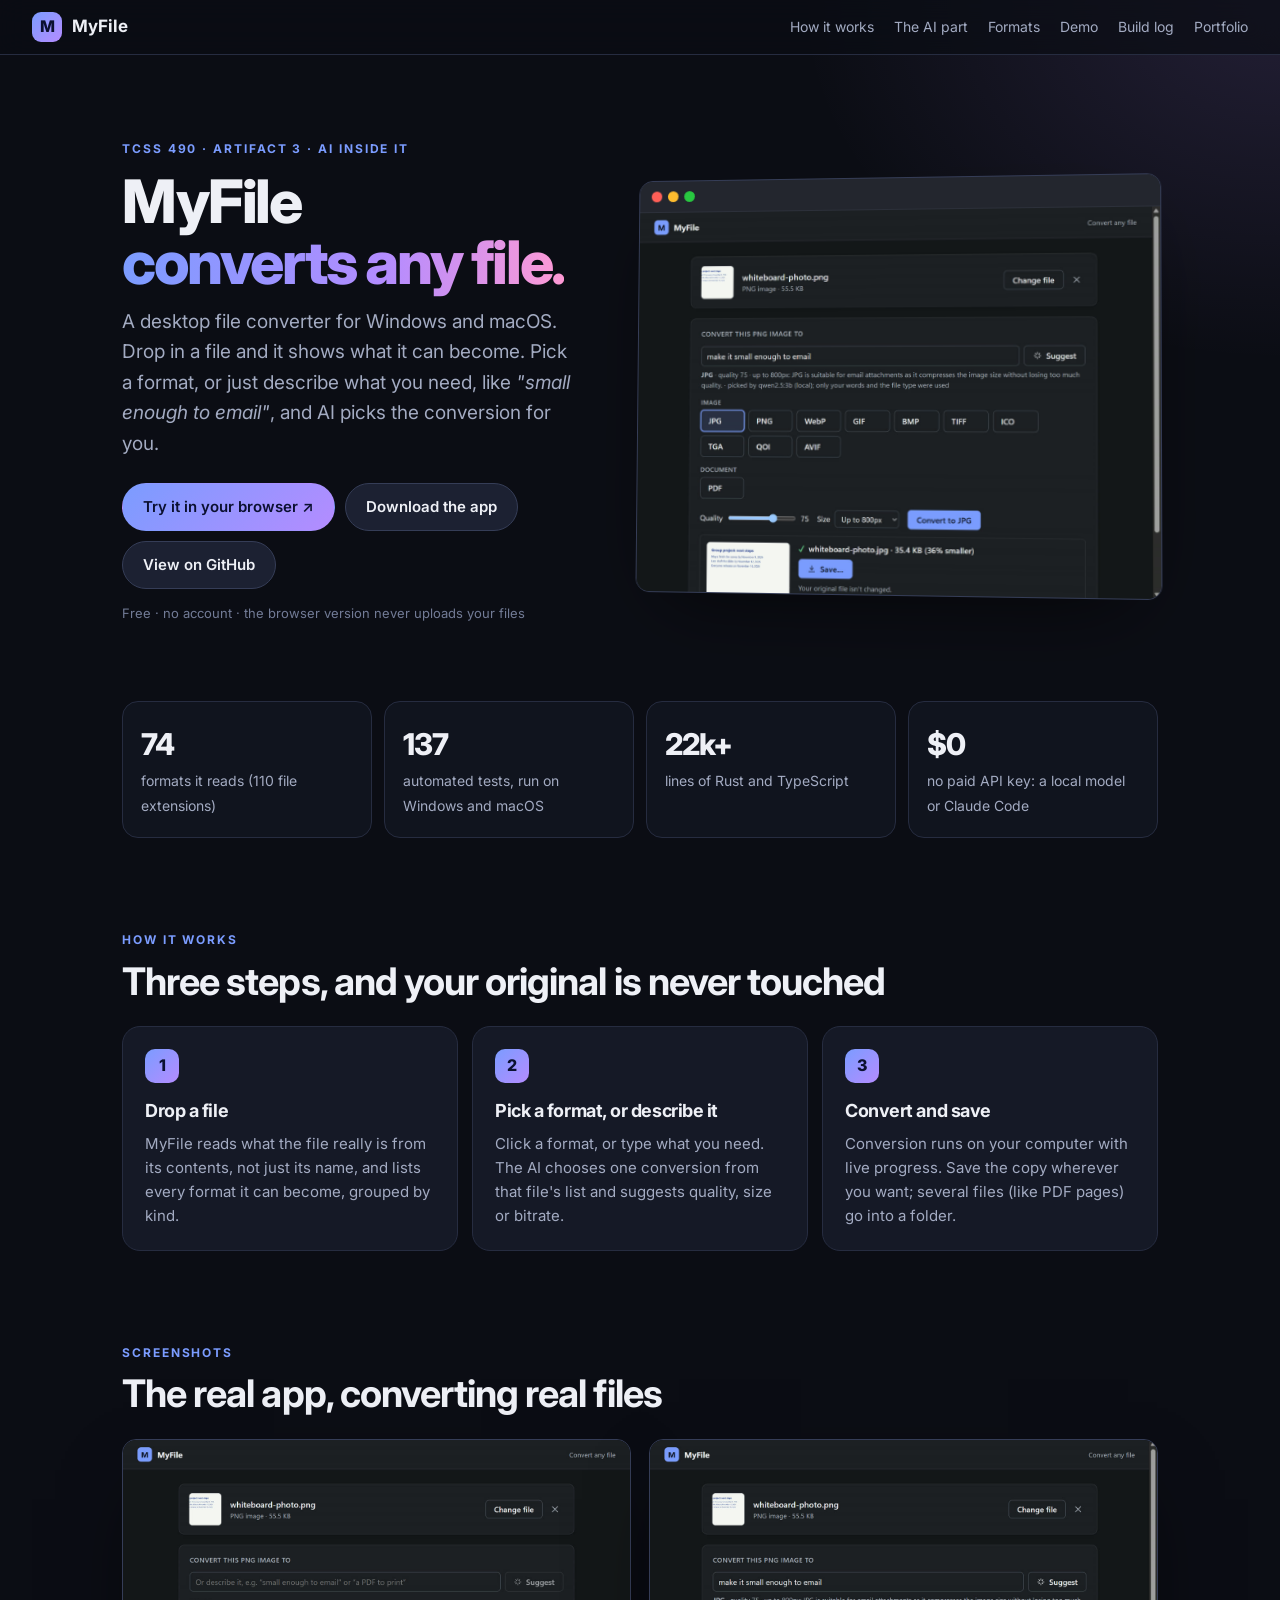
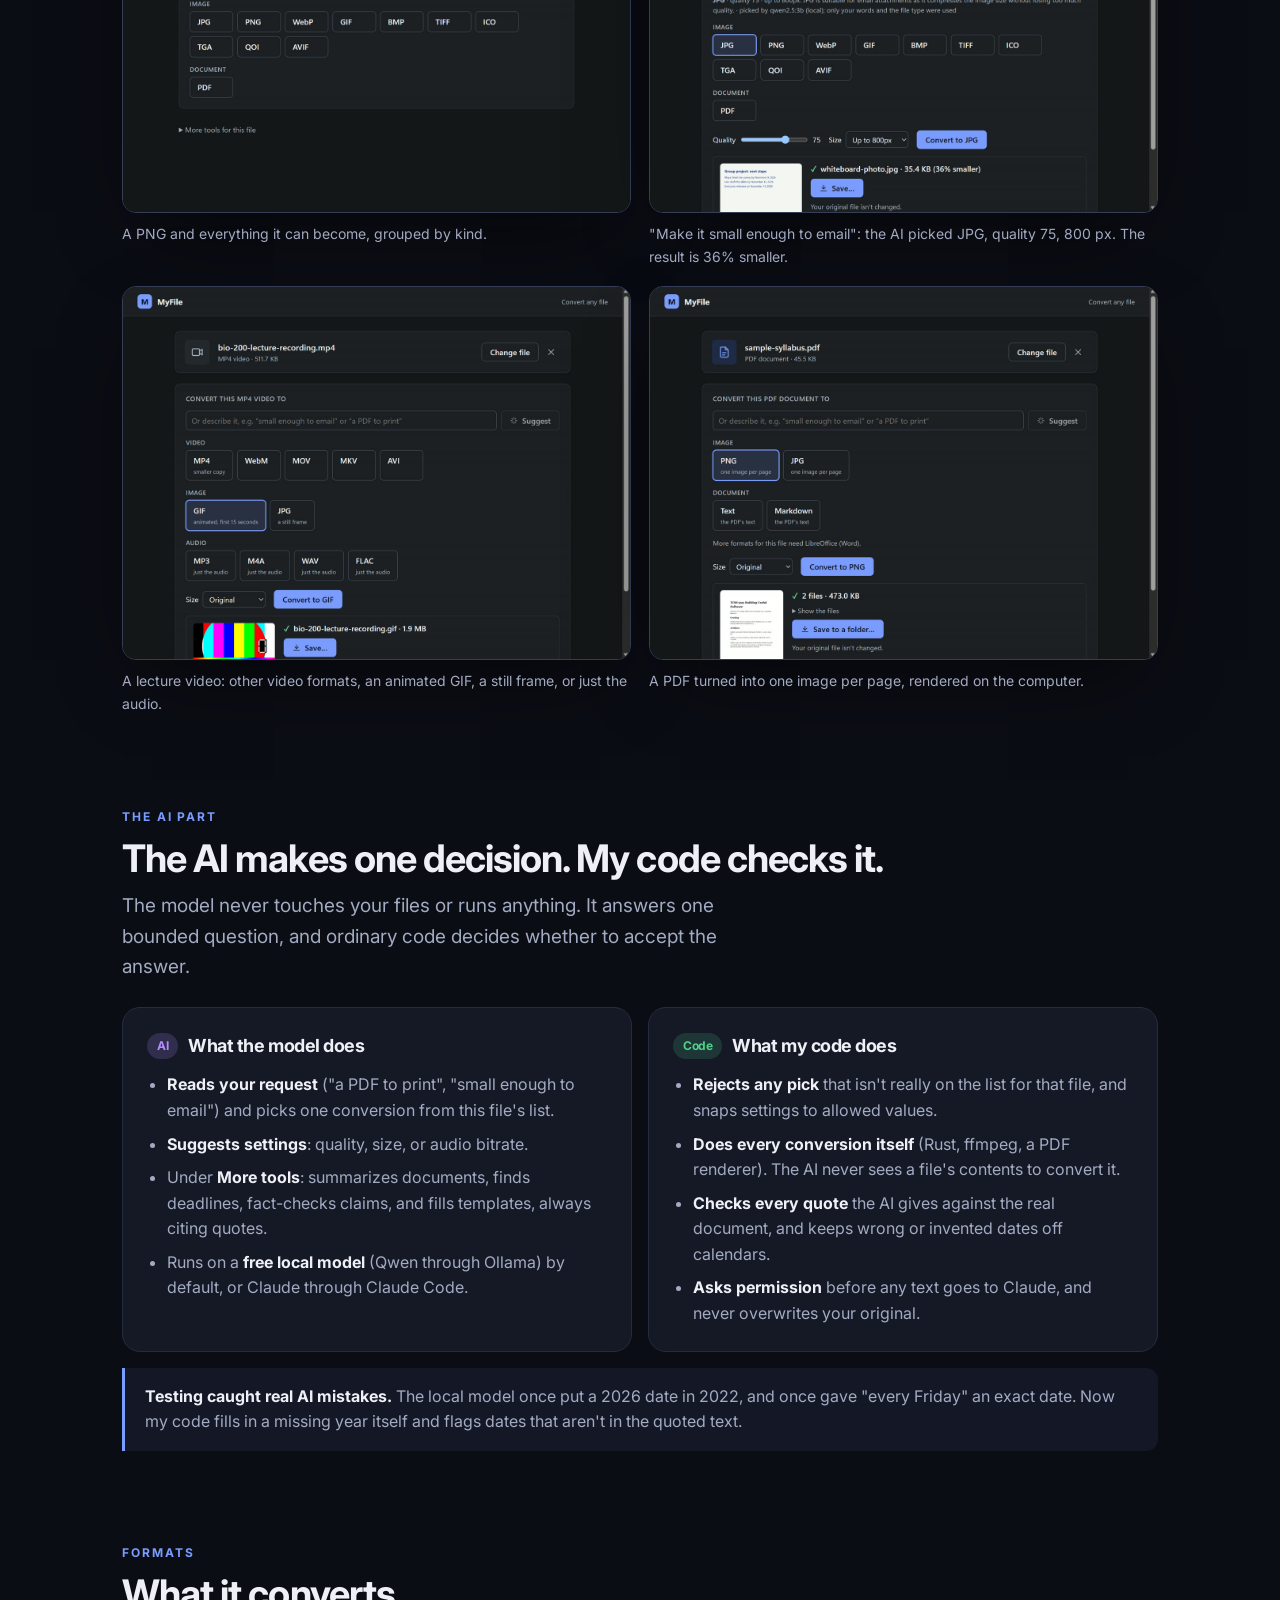
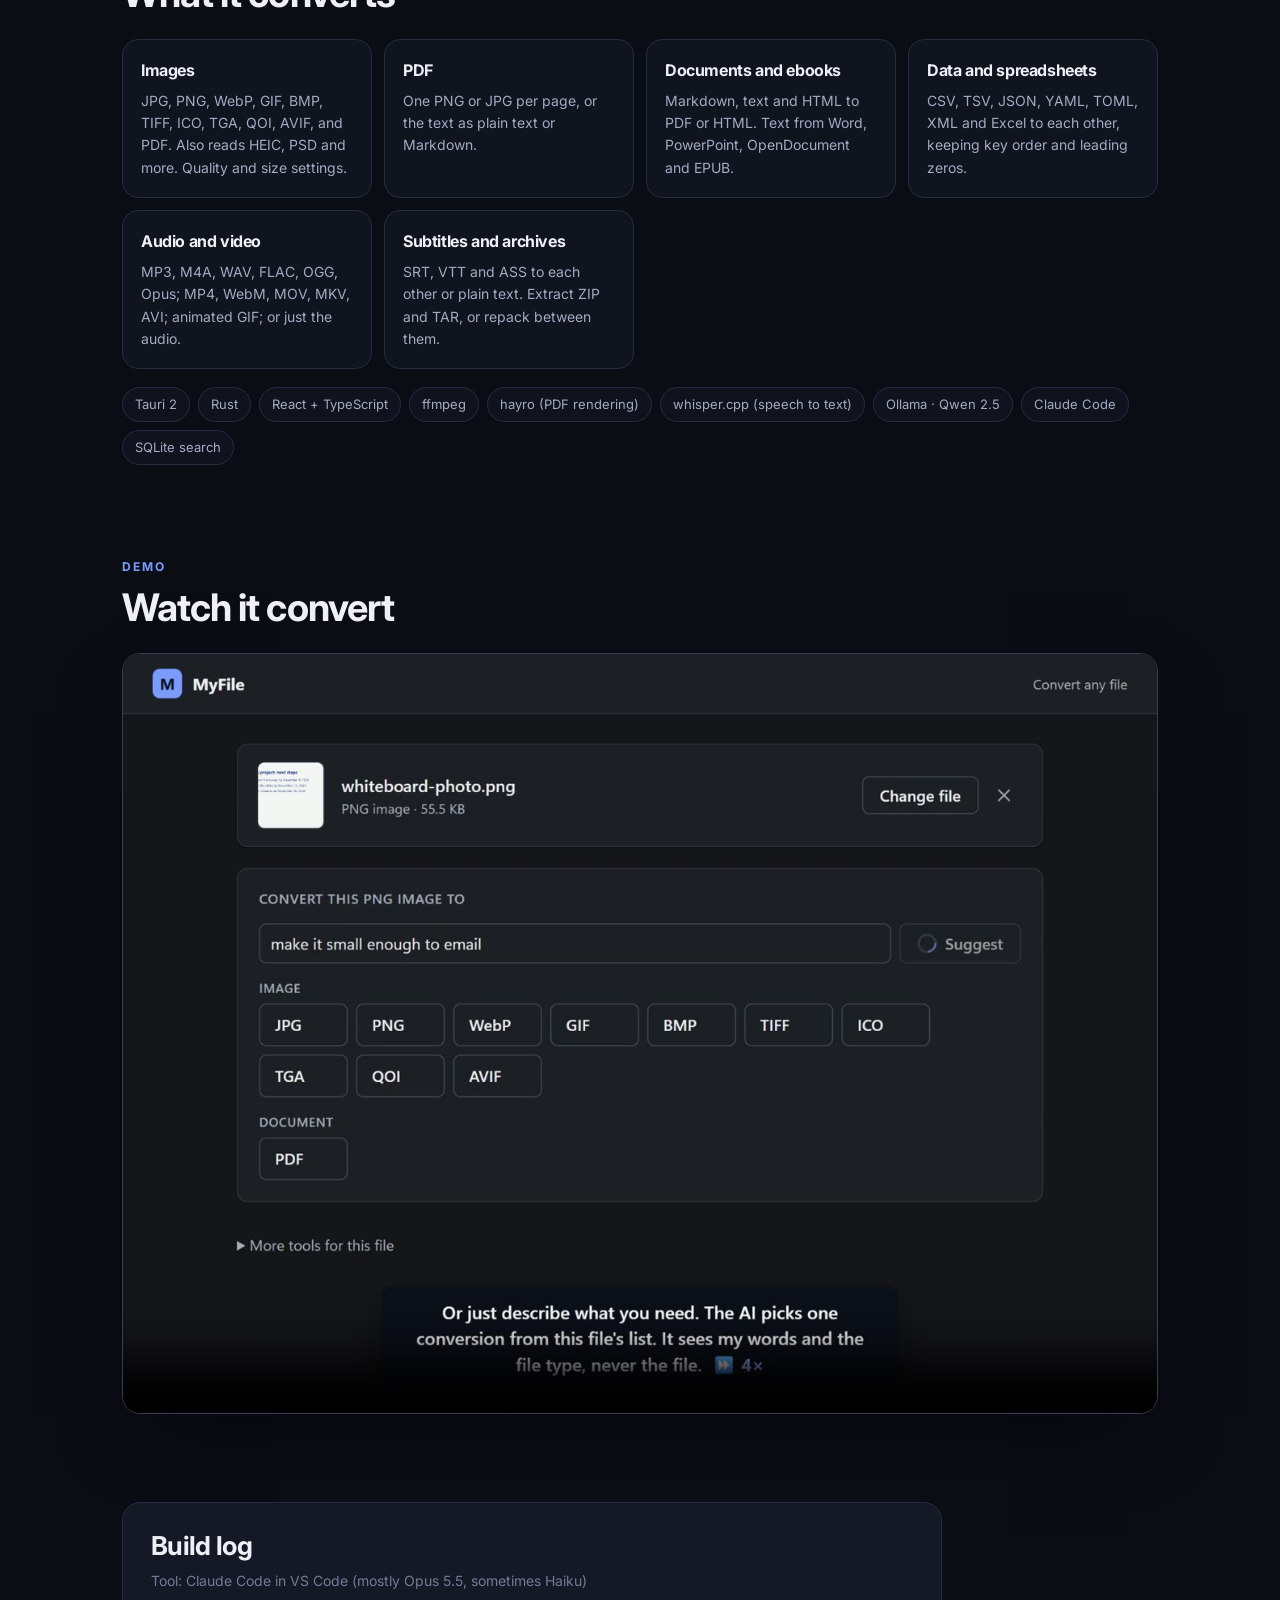
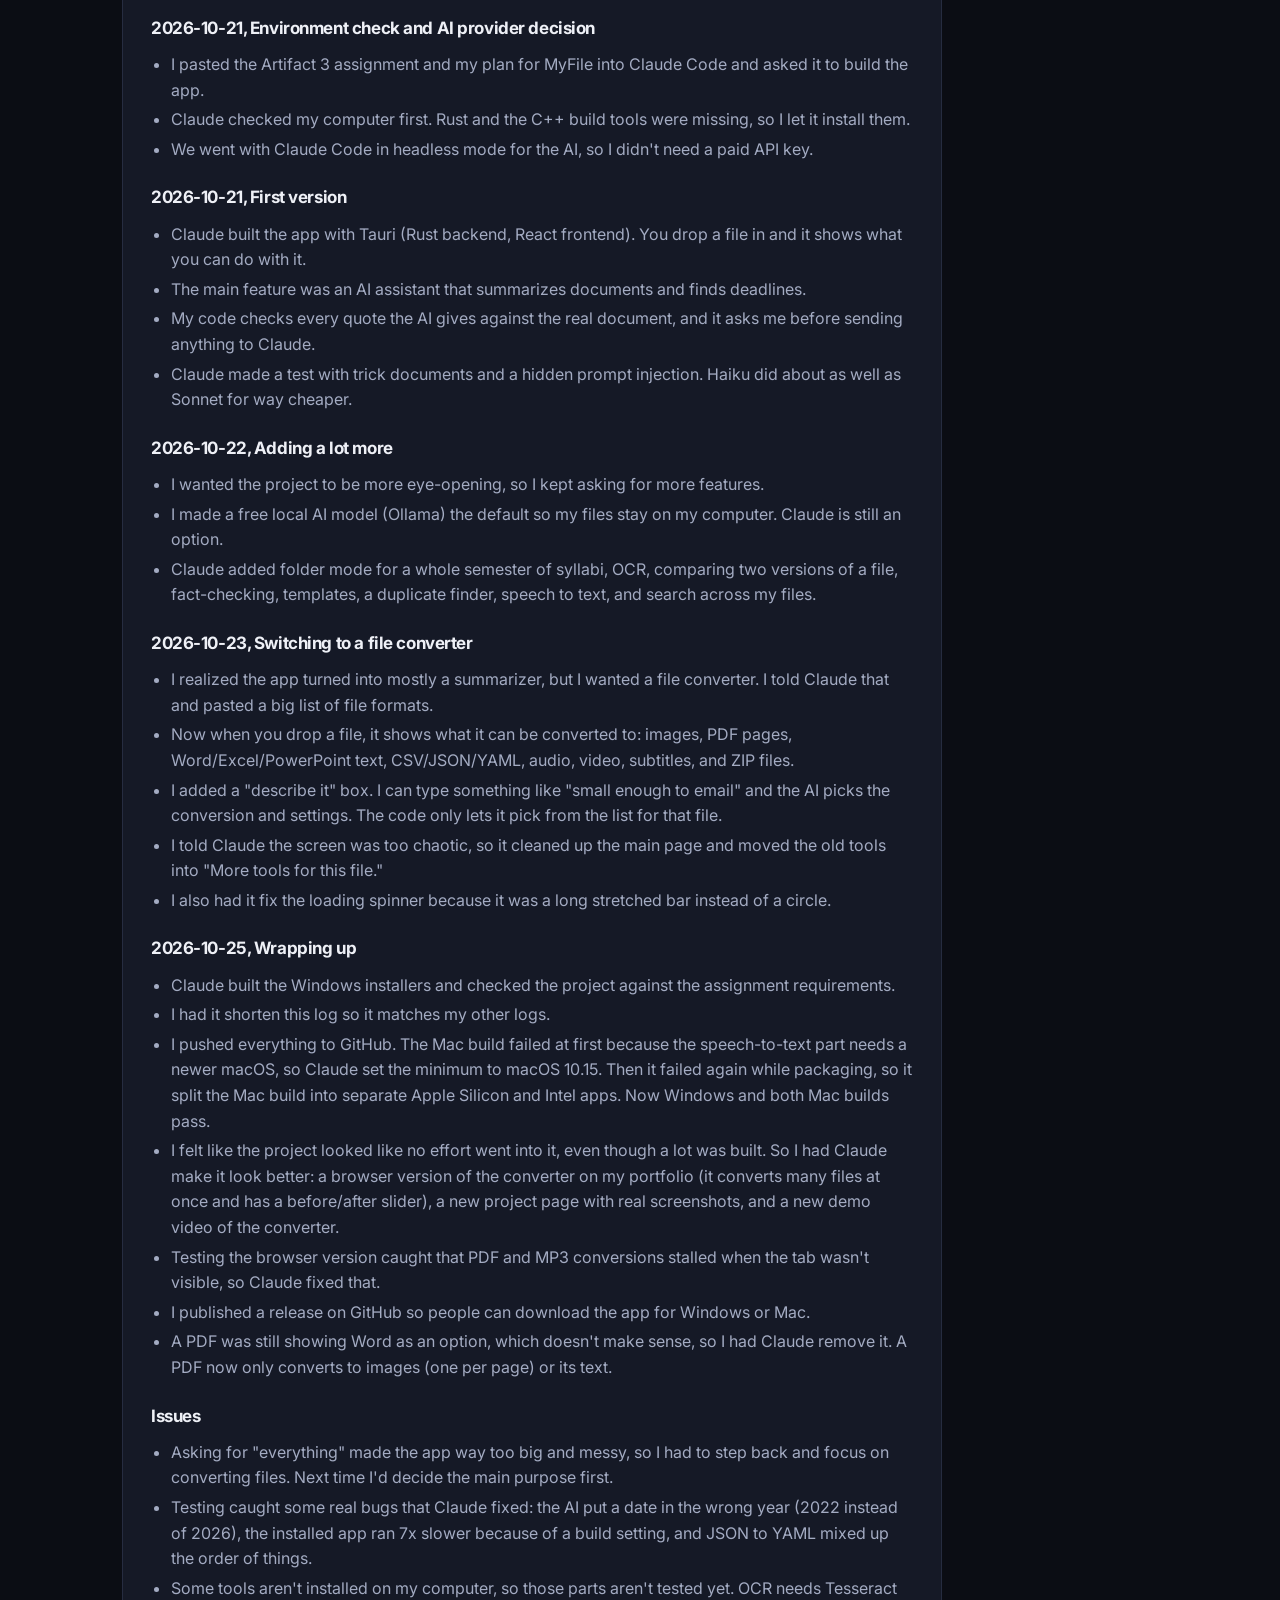
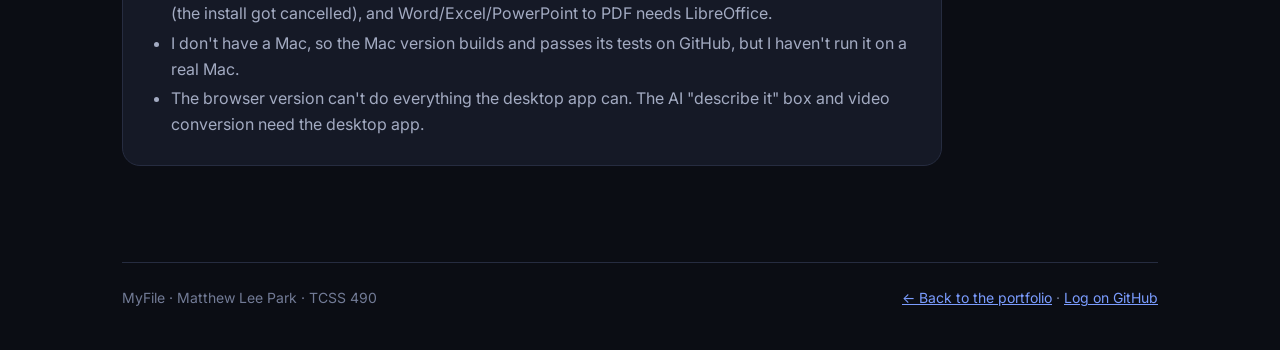
==== commit 2c399197: "Update MyFile build log" ====
--- a/myfile/index.html
+++ b/myfile/index.html
@@ -283,6 +283,7 @@
       <li>I felt like the project looked like no effort went into it, even though a lot was built. So I had Claude make it look better: a browser version of the converter on my portfolio (it converts many files at once and has a before/after slider), a new project page with real screenshots, and a new demo video of the converter.</li>
       <li>Testing the browser version caught that PDF and MP3 conversions stalled when the tab wasn't visible, so Claude fixed that.</li>
       <li>I published a release on GitHub so people can download the app for Windows or Mac.</li>
+      <li>A PDF was still showing Word as an option, which doesn't make sense, so I had Claude remove it. A PDF now only converts to images (one per page) or its text.</li>
     </ul>
     <h3>Issues</h3>
     <ul>
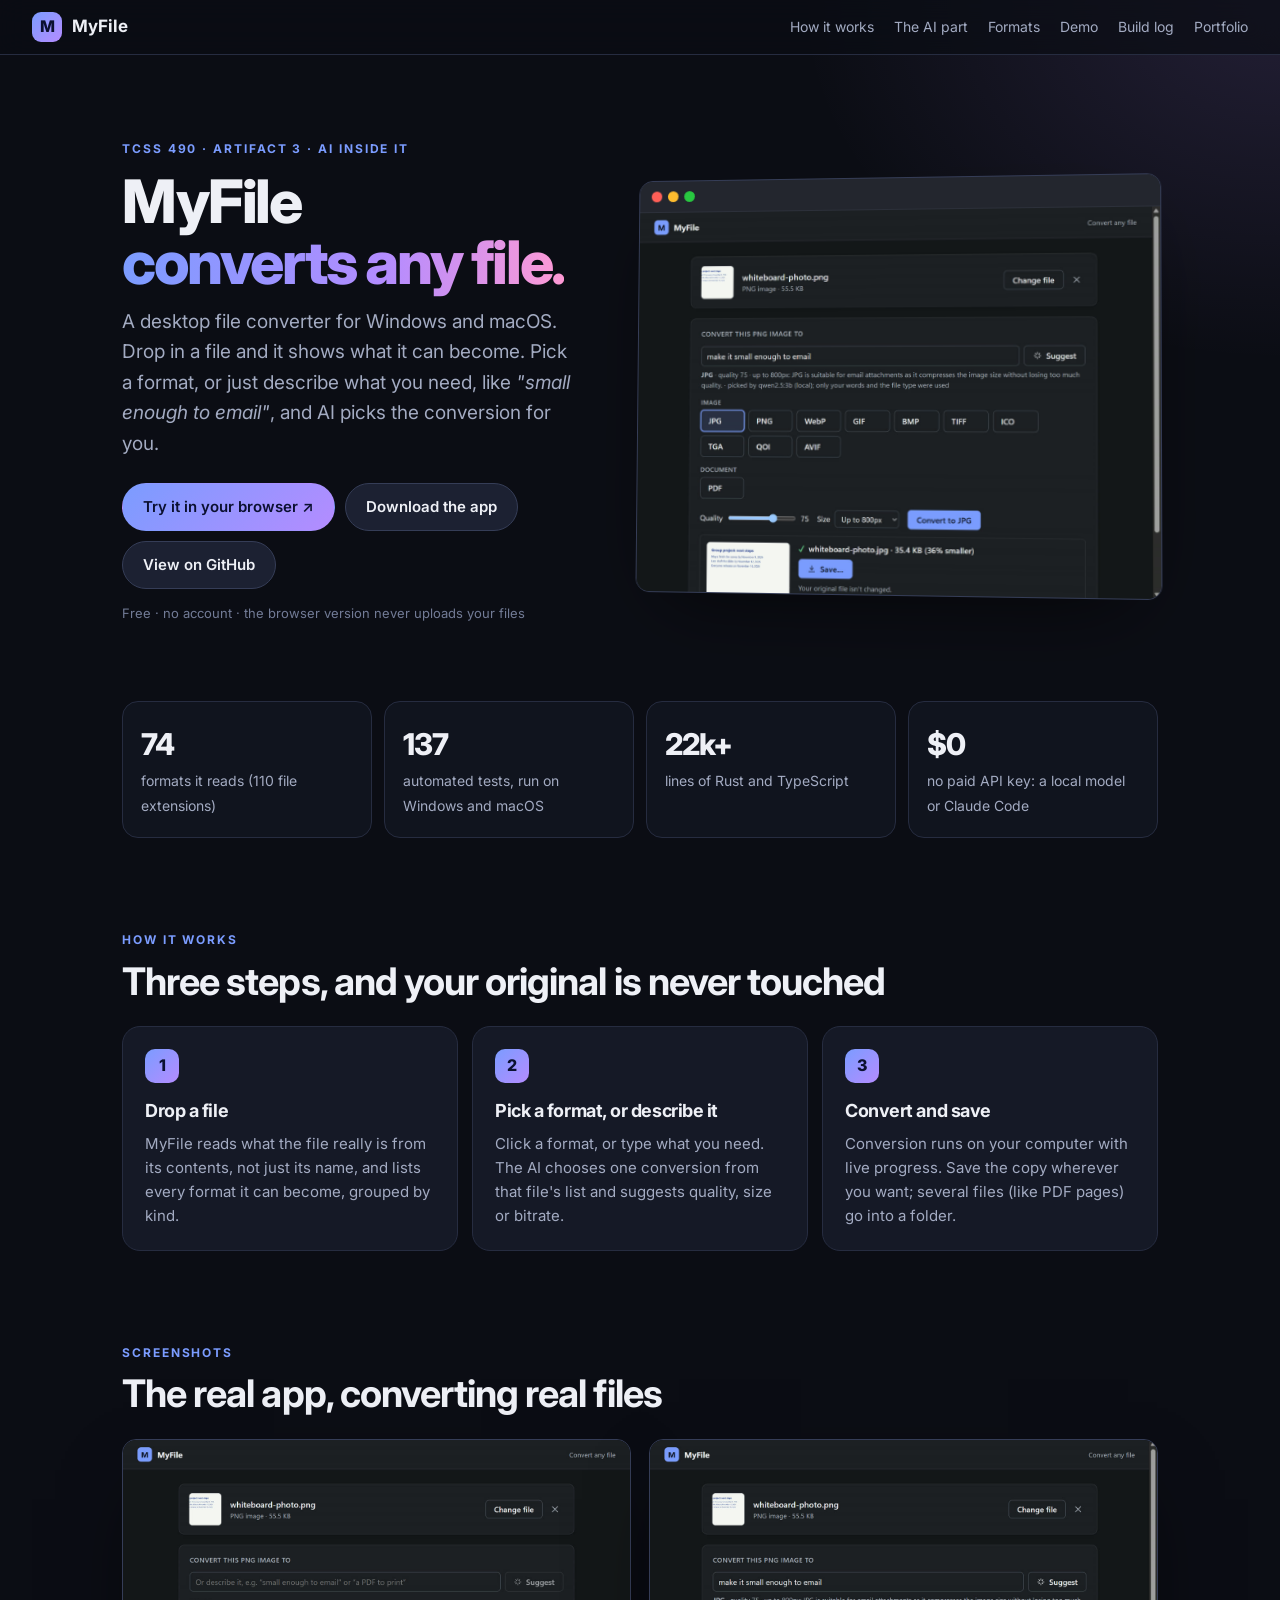
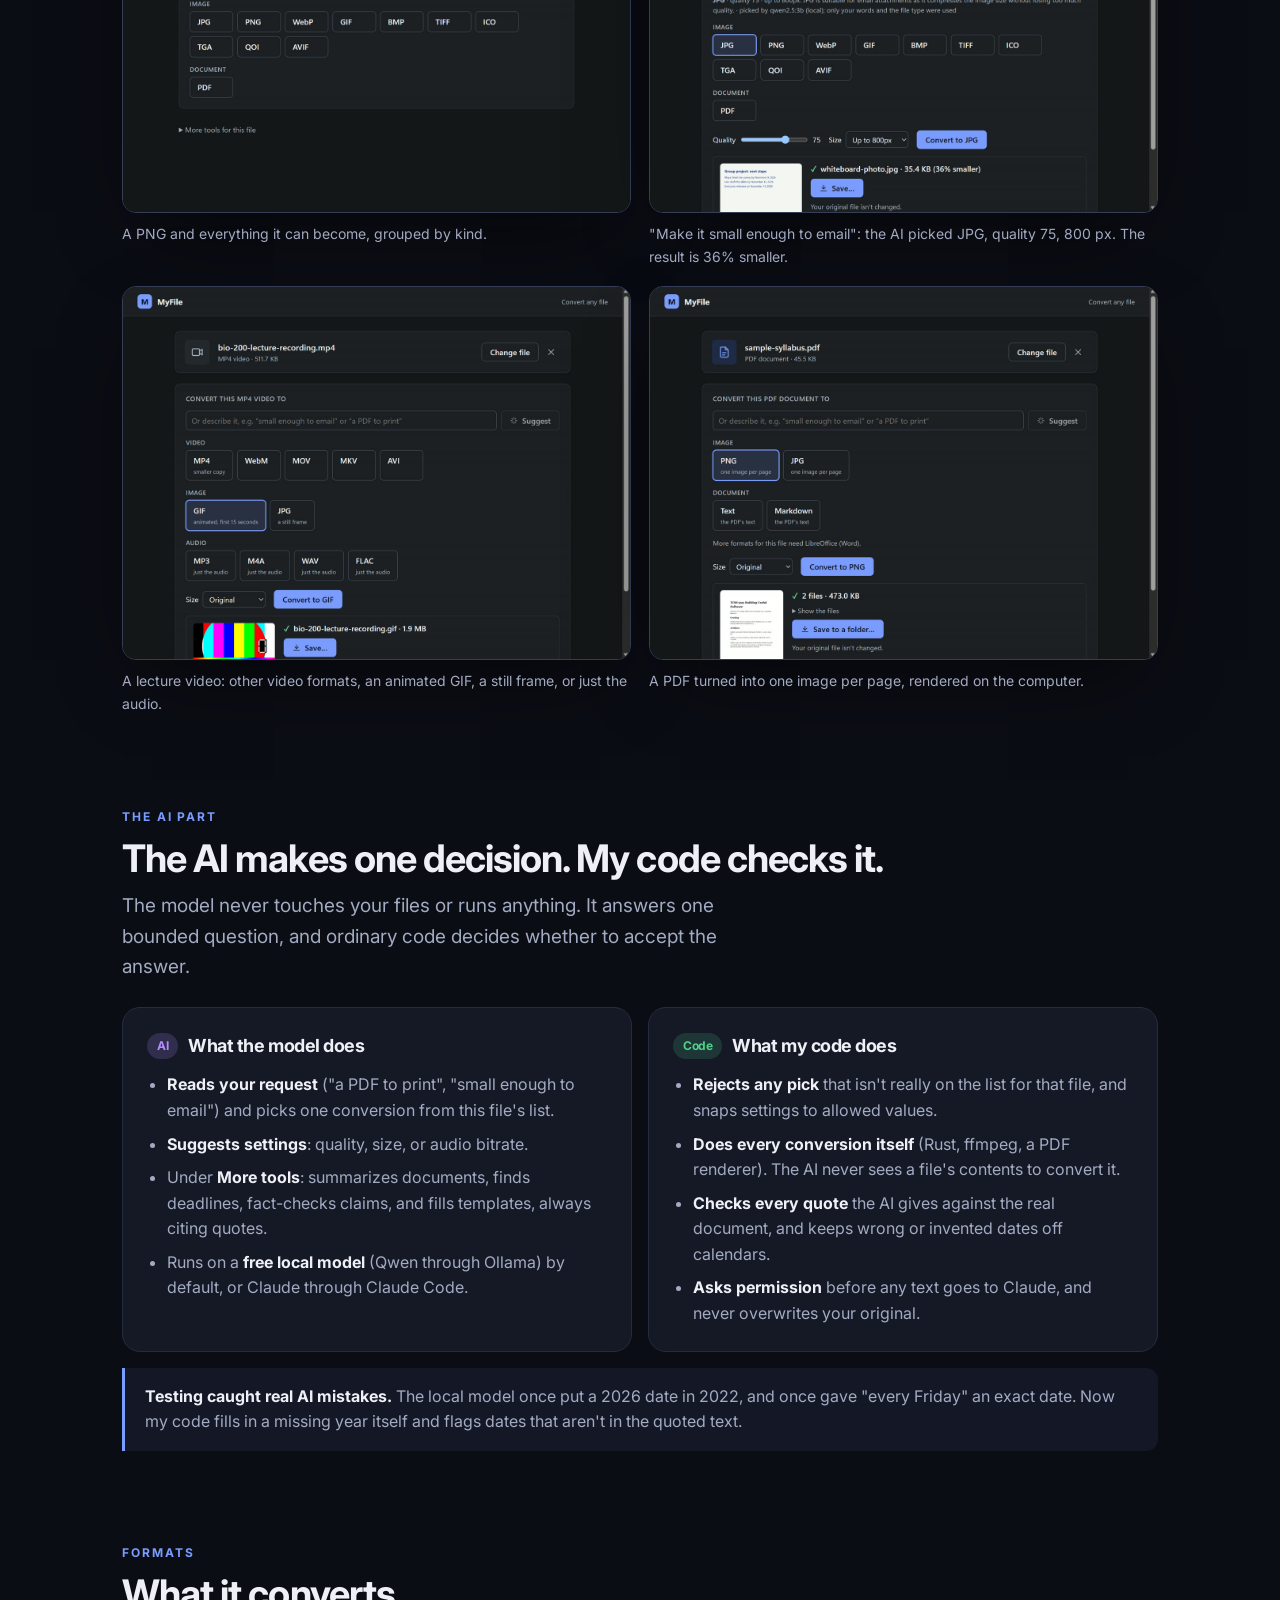
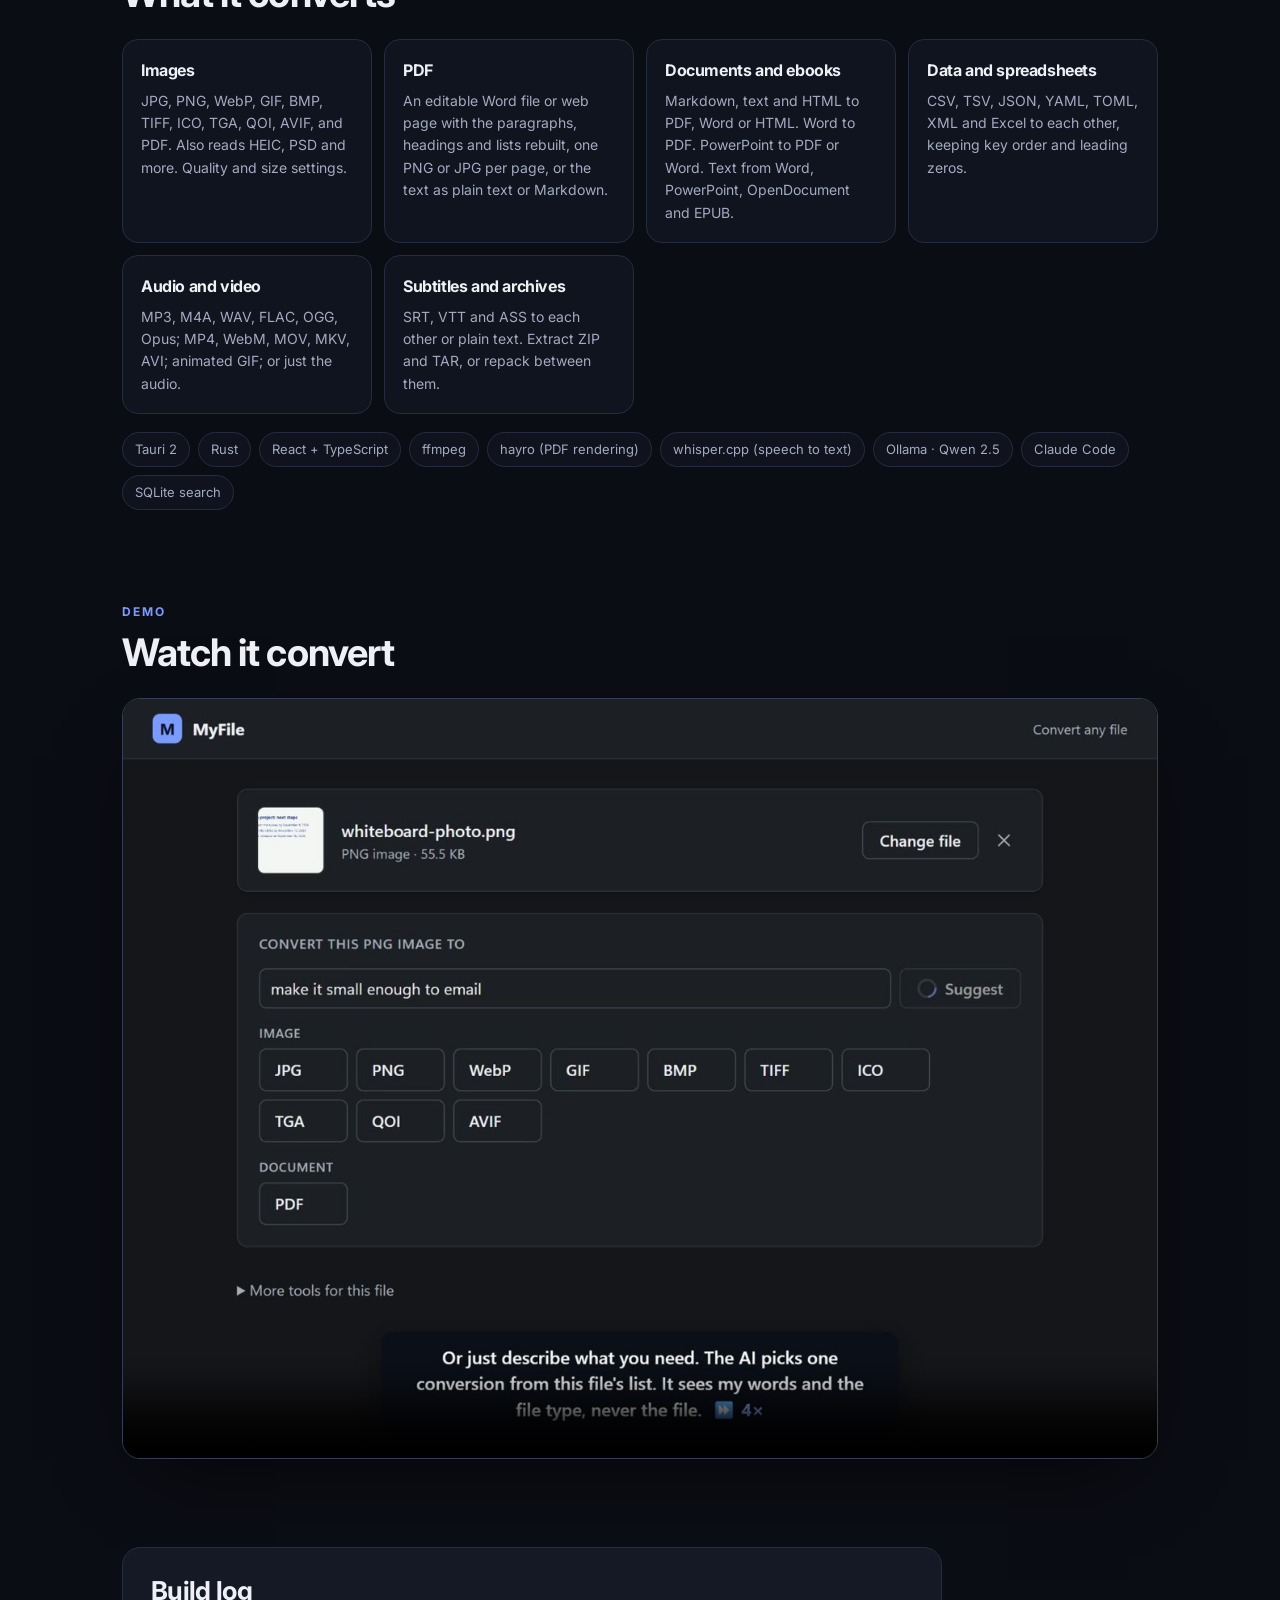
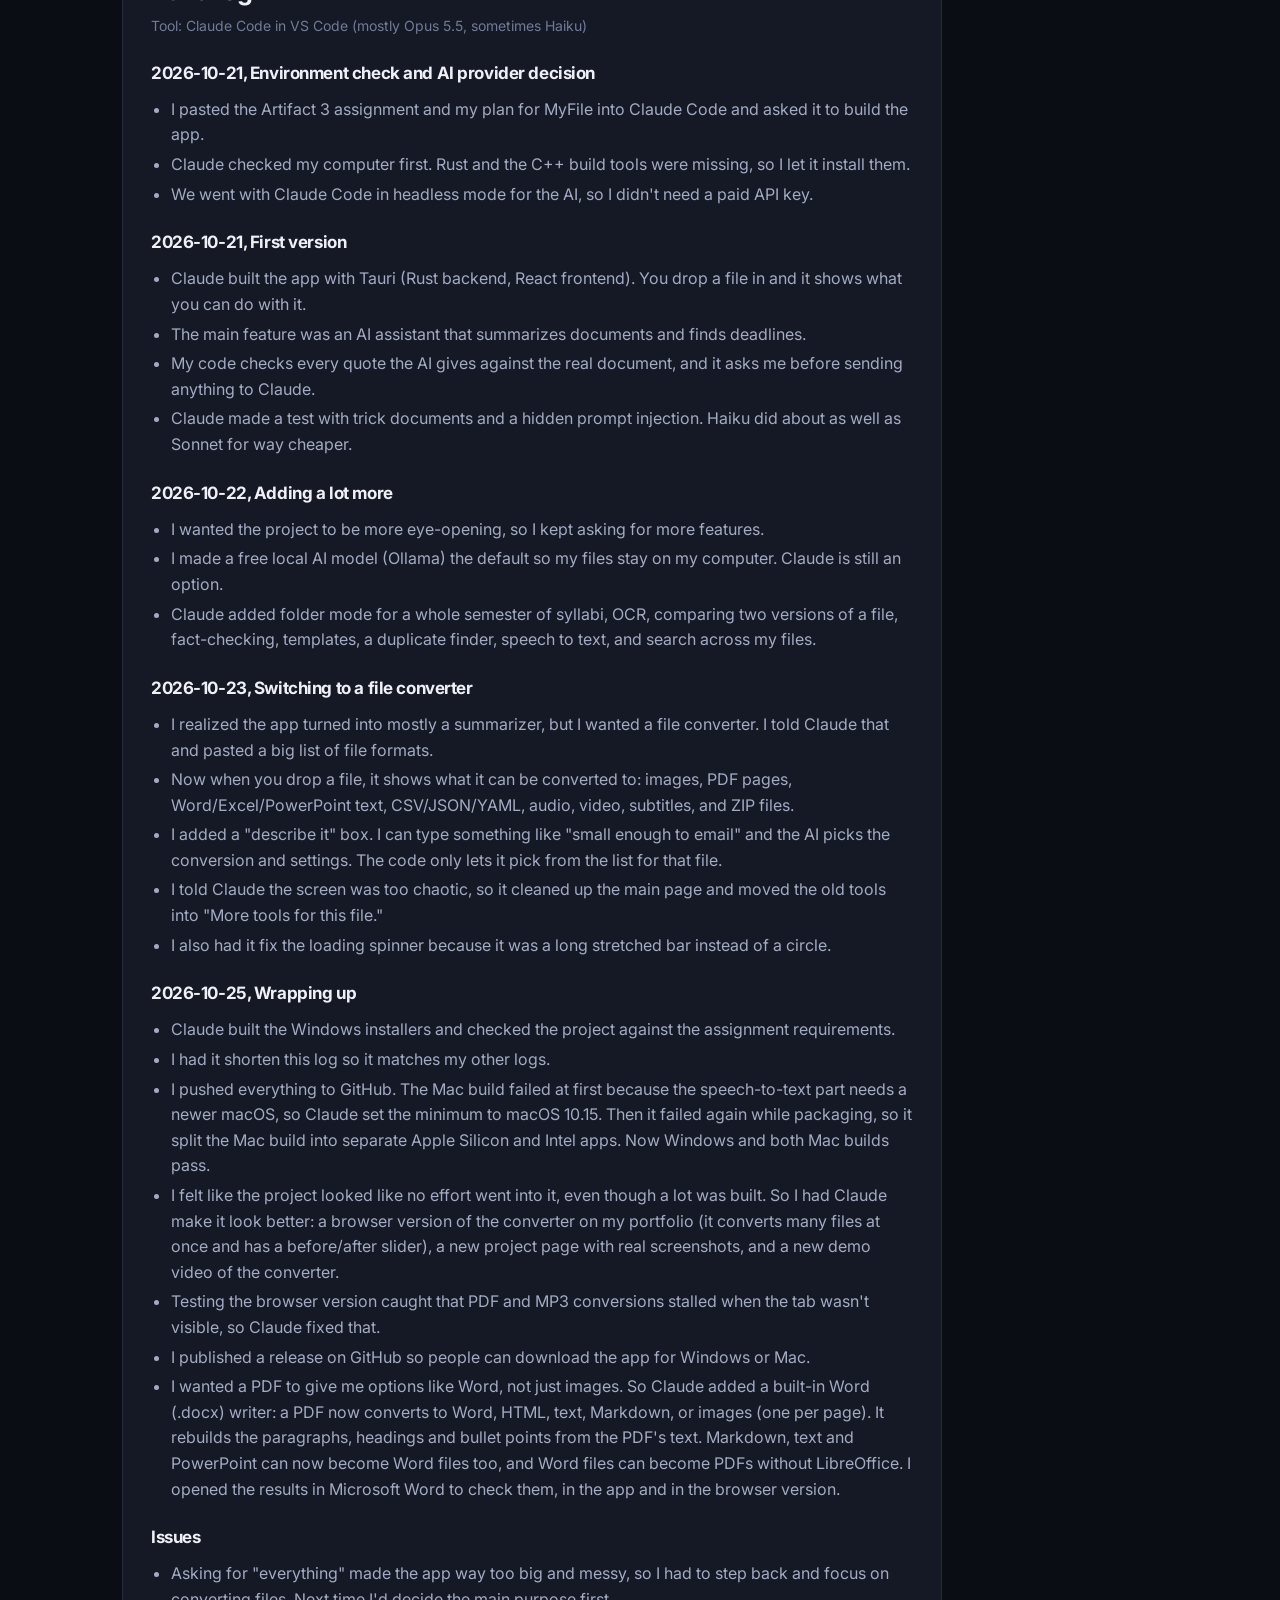
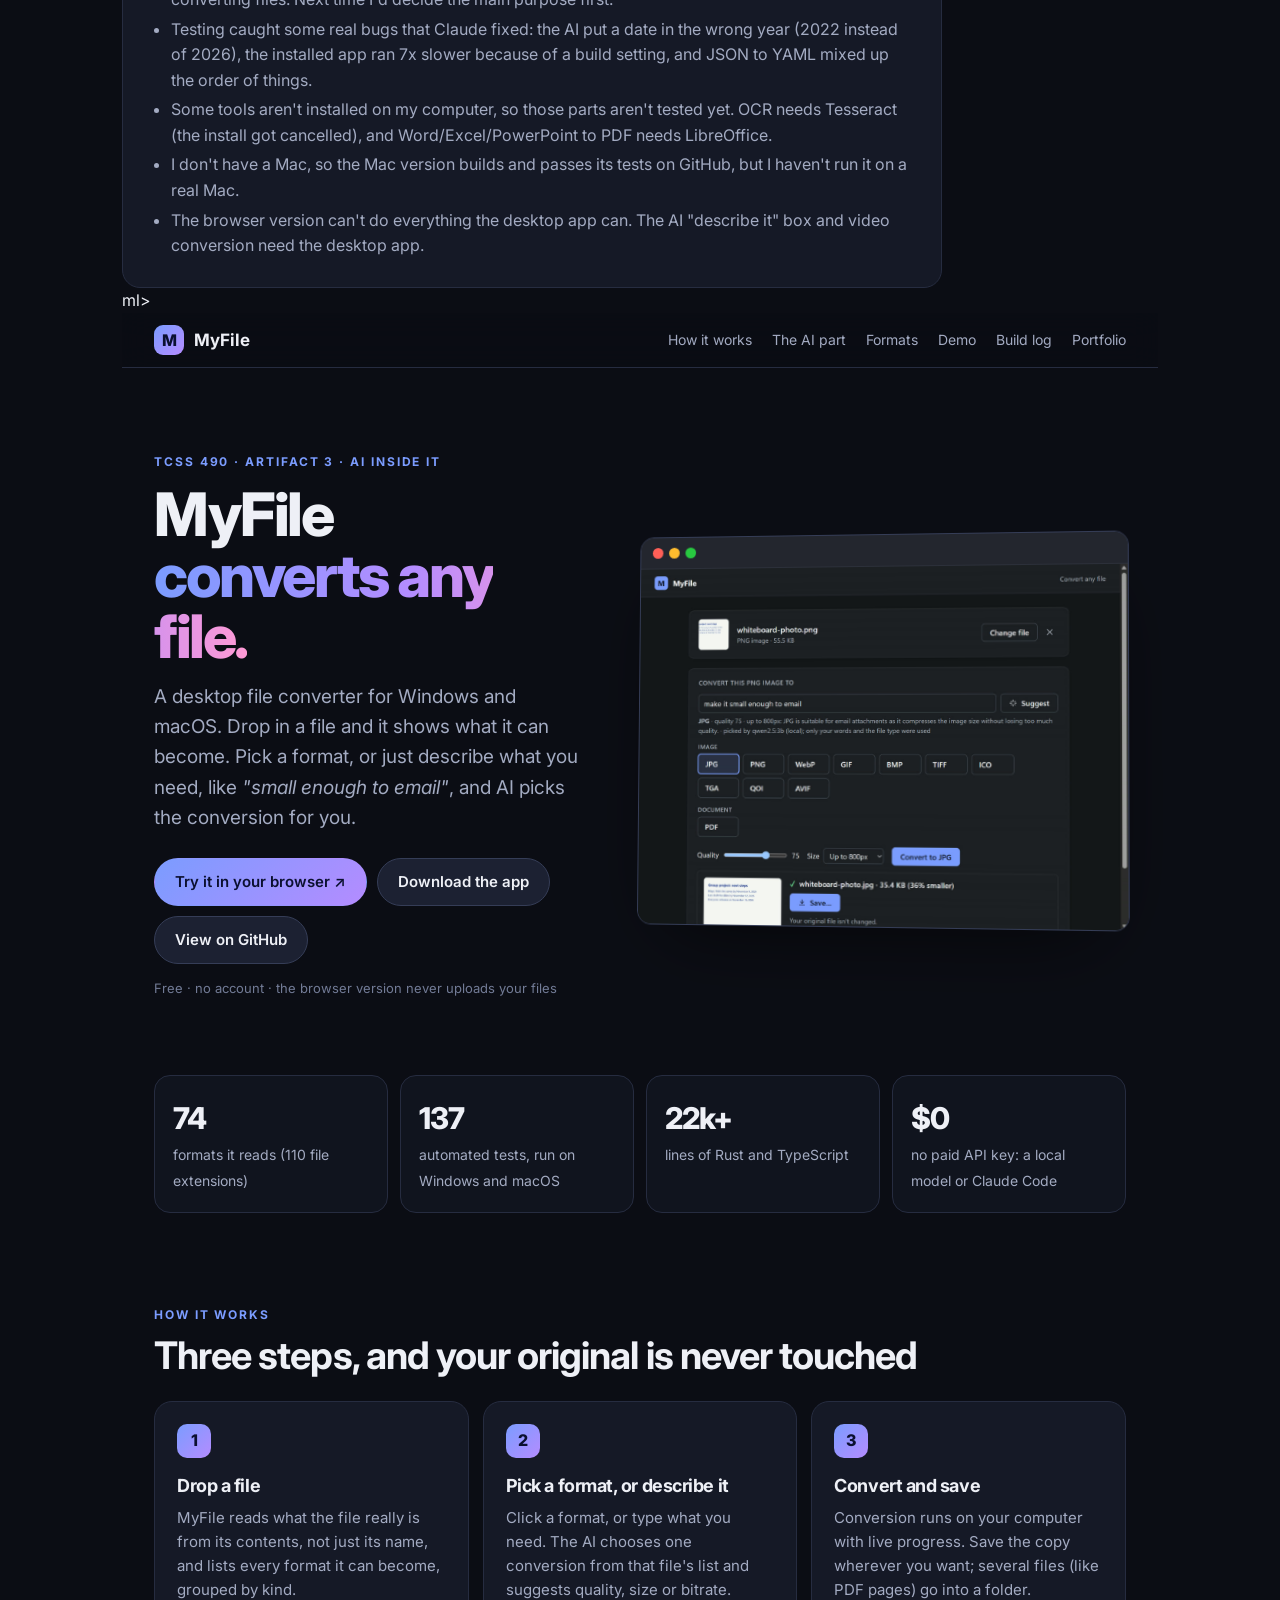
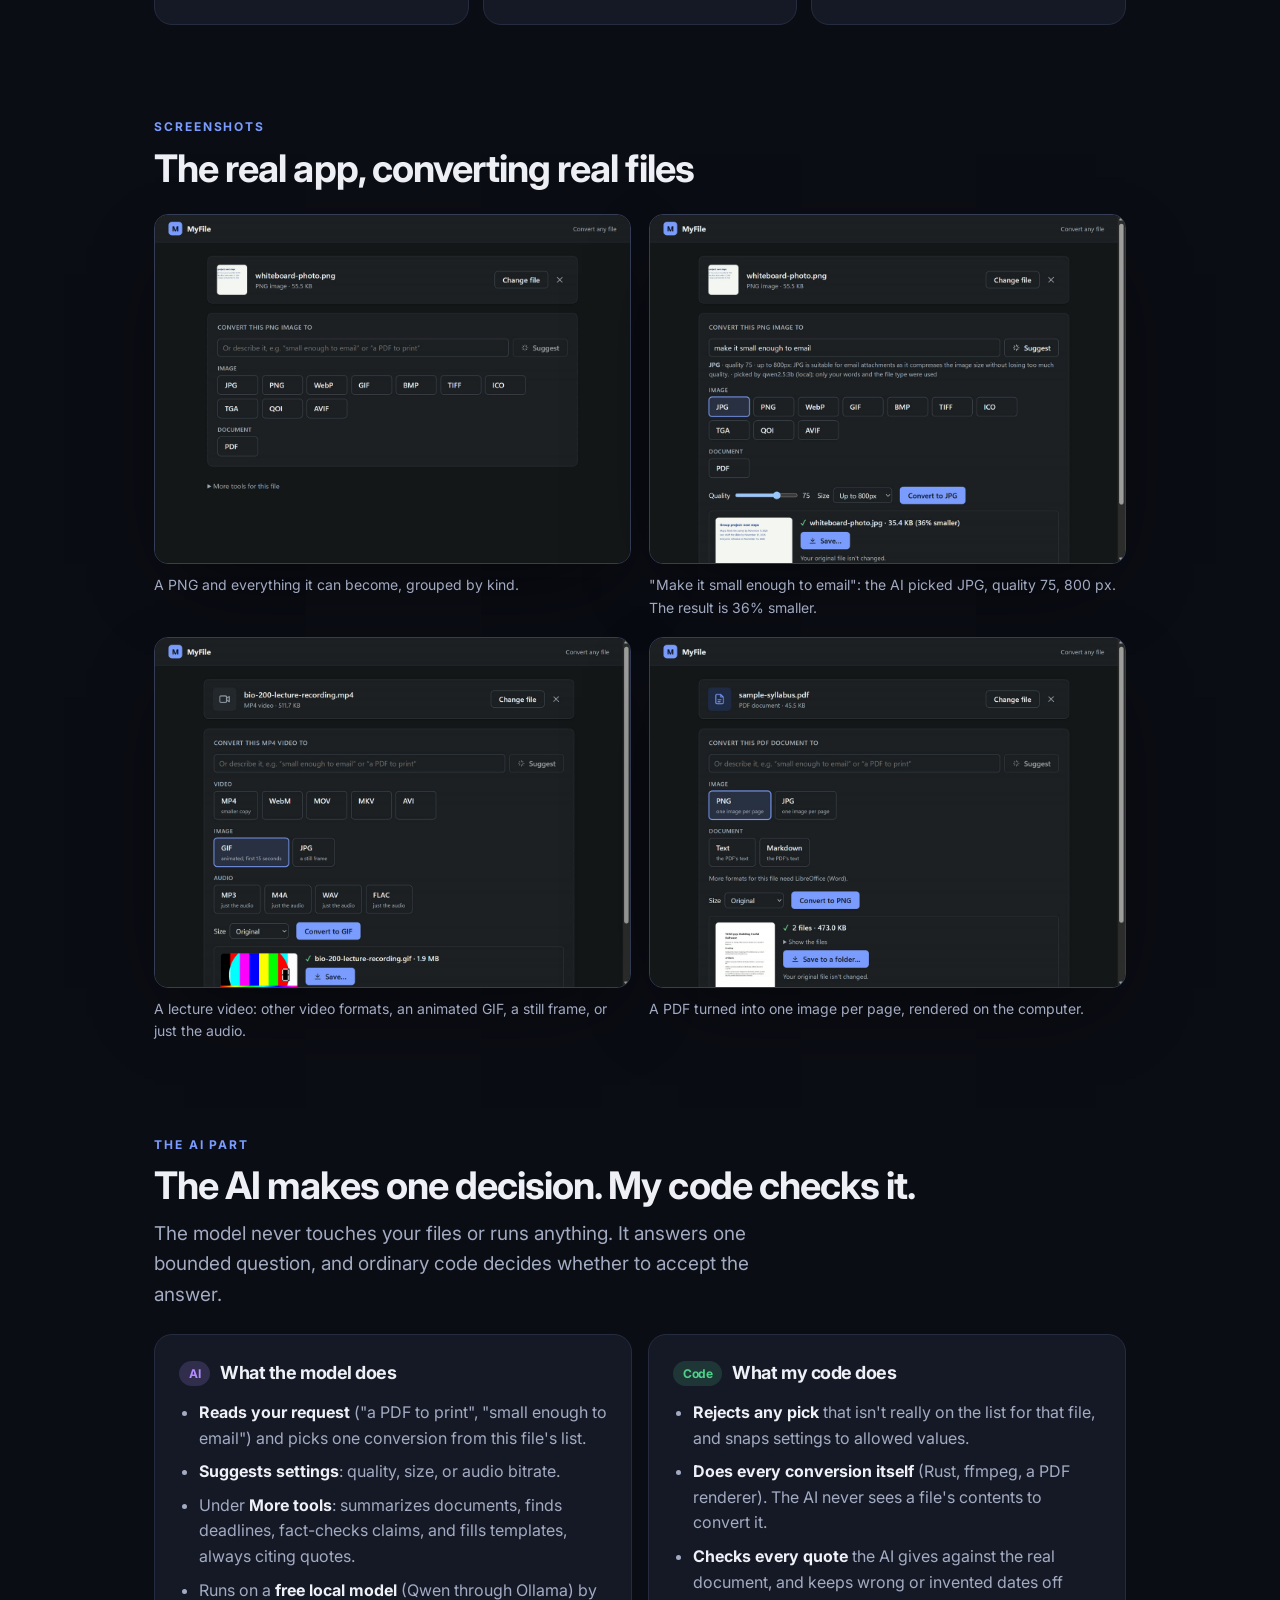
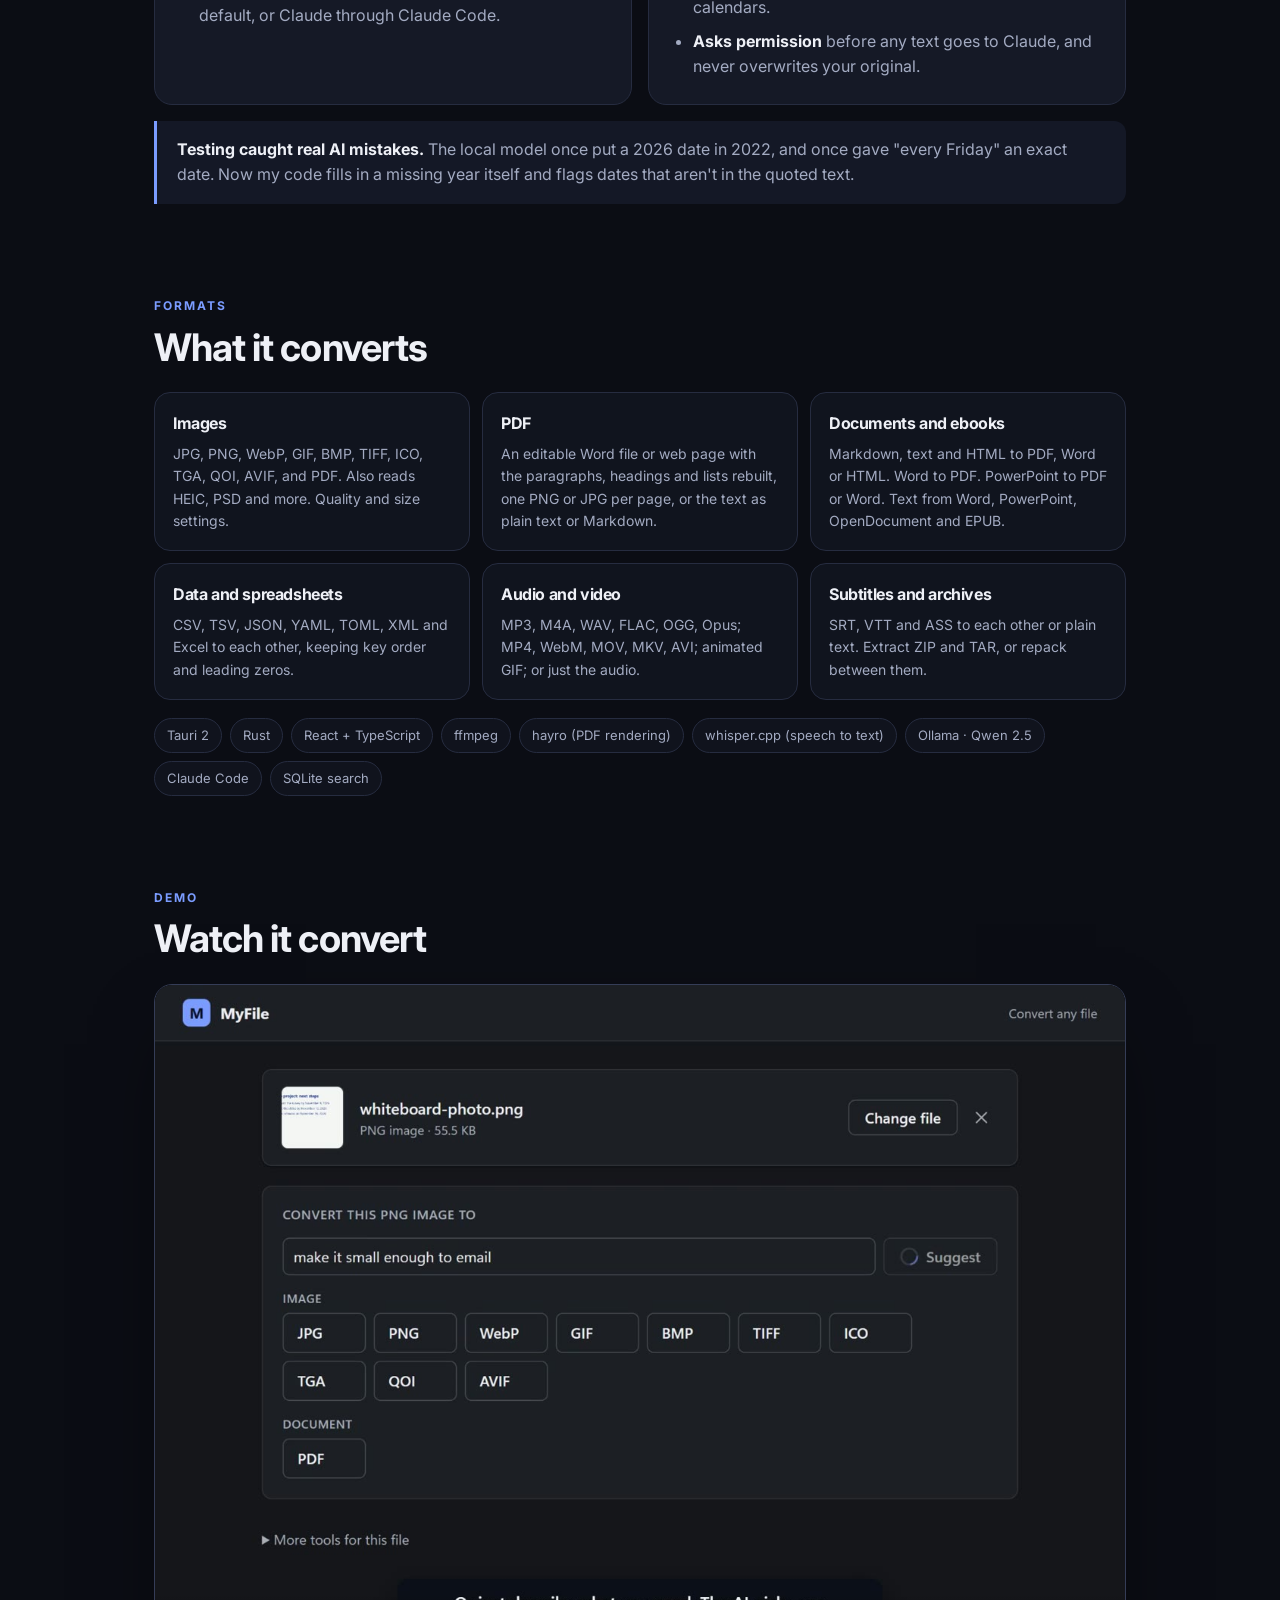
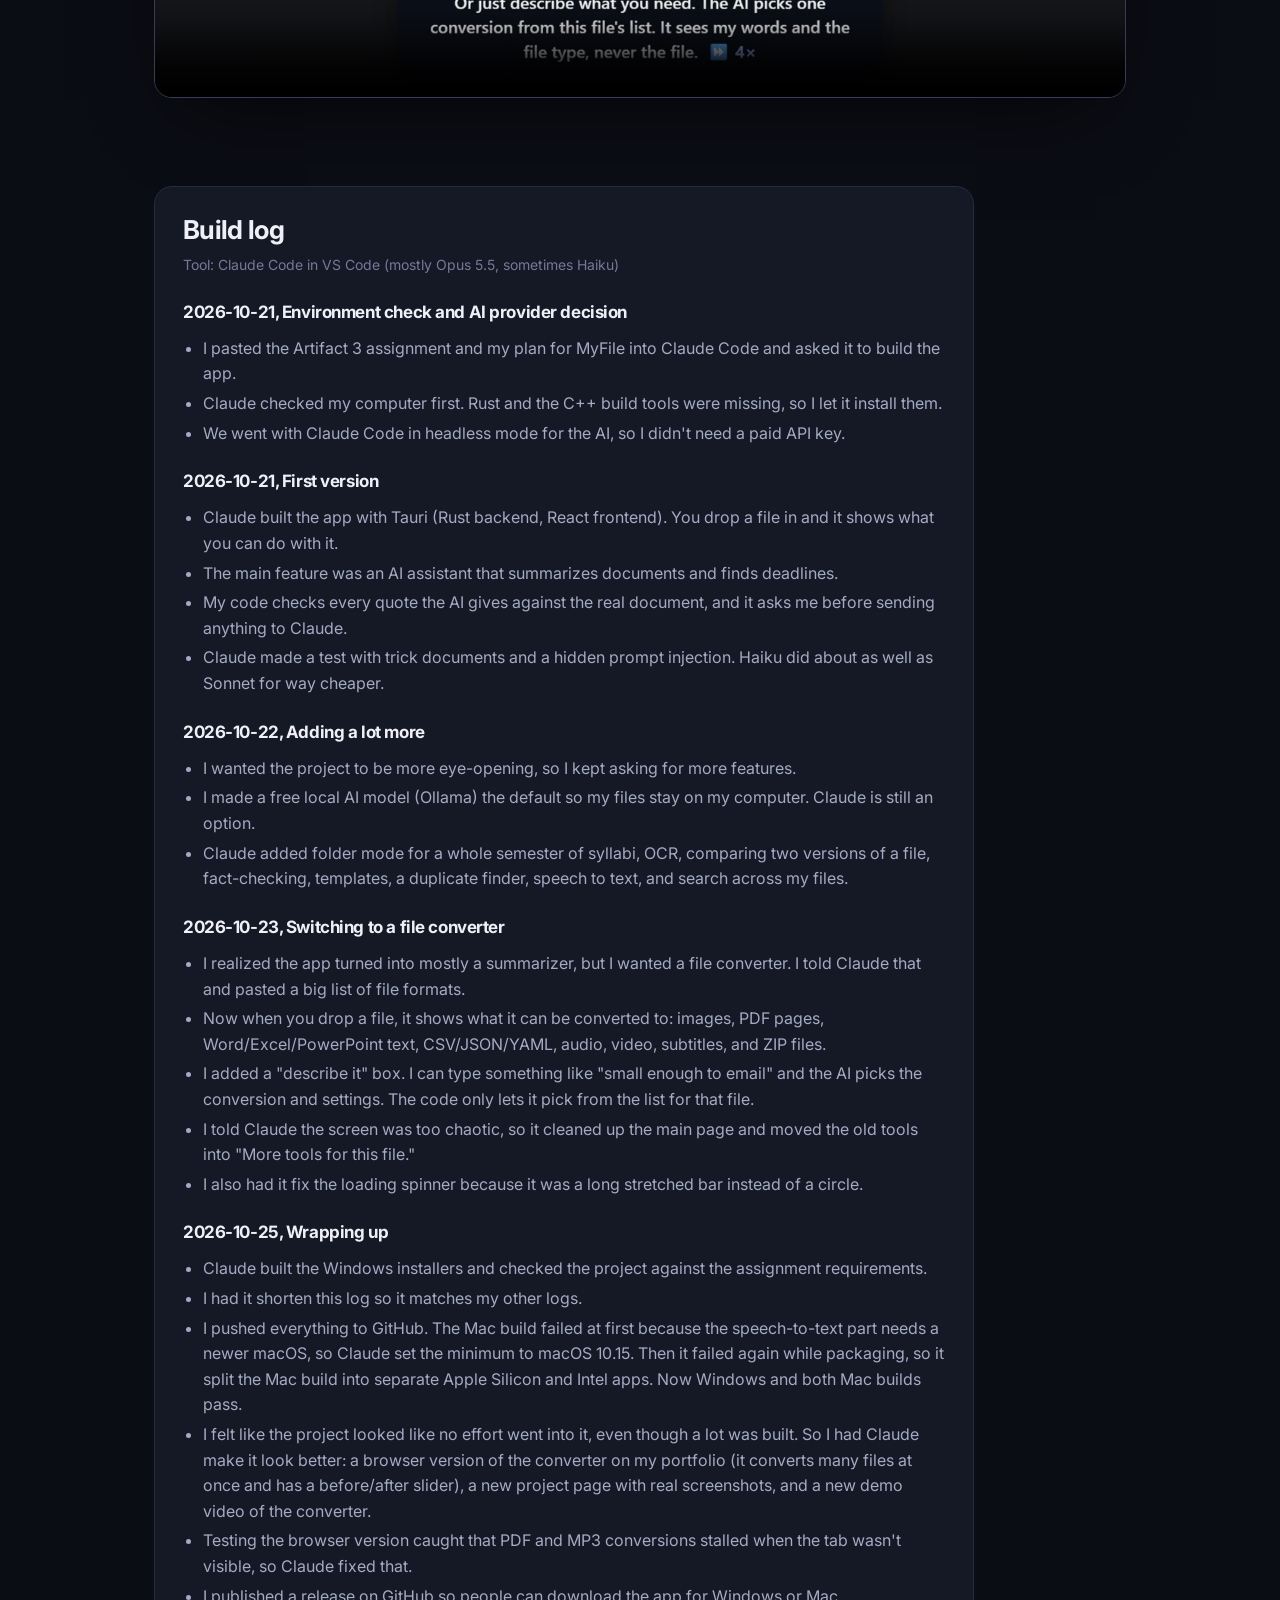
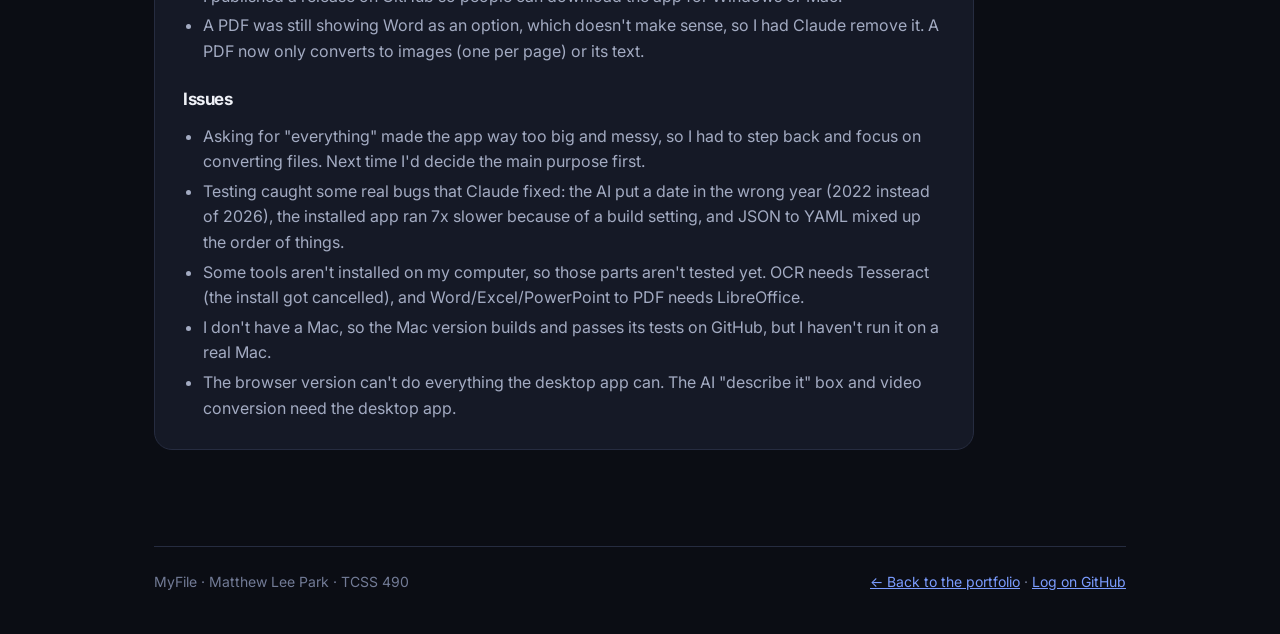
==== commit f6b73da9: "MyFile browser app: PDF to Word and HTML, text to Word; update formats and log" ====
--- a/myfile/index.html
+++ b/myfile/index.html
@@ -223,8 +223,8 @@
     <h2 id="formats-title">What it converts</h2>
     <div class="formats">
       <div class="fmt"><h3>Images</h3><p>JPG, PNG, WebP, GIF, BMP, TIFF, ICO, TGA, QOI, AVIF, and PDF. Also reads HEIC, PSD and more. Quality and size settings.</p></div>
-      <div class="fmt"><h3>PDF</h3><p>One PNG or JPG per page, or the text as plain text or Markdown.</p></div>
-      <div class="fmt"><h3>Documents and ebooks</h3><p>Markdown, text and HTML to PDF or HTML. Text from Word, PowerPoint, OpenDocument and EPUB.</p></div>
+      <div class="fmt"><h3>PDF</h3><p>An editable Word file or web page with the paragraphs, headings and lists rebuilt, one PNG or JPG per page, or the text as plain text or Markdown.</p></div>
+      <div class="fmt"><h3>Documents and ebooks</h3><p>Markdown, text and HTML to PDF, Word or HTML. Word to PDF. PowerPoint to PDF or Word. Text from Word, PowerPoint, OpenDocument and EPUB.</p></div>
       <div class="fmt"><h3>Data and spreadsheets</h3><p>CSV, TSV, JSON, YAML, TOML, XML and Excel to each other, keeping key order and leading zeros.</p></div>
       <div class="fmt"><h3>Audio and video</h3><p>MP3, M4A, WAV, FLAC, OGG, Opus; MP4, WebM, MOV, MKV, AVI; animated GIF; or just the audio.</p></div>
       <div class="fmt"><h3>Subtitles and archives</h3><p>SRT, VTT and ASS to each other or plain text. Extract ZIP and TAR, or repack between them.</p></div>
@@ -283,6 +283,302 @@
       <li>I felt like the project looked like no effort went into it, even though a lot was built. So I had Claude make it look better: a browser version of the converter on my portfolio (it converts many files at once and has a before/after slider), a new project page with real screenshots, and a new demo video of the converter.</li>
       <li>Testing the browser version caught that PDF and MP3 conversions stalled when the tab wasn't visible, so Claude fixed that.</li>
       <li>I published a release on GitHub so people can download the app for Windows or Mac.</li>
+      <li>I wanted a PDF to give me options like Word, not just images. So Claude added a built-in Word (.docx) writer: a PDF now converts to Word, HTML, text, Markdown, or images (one per page). It rebuilds the paragraphs, headings and bullet points from the PDF's text. Markdown, text and PowerPoint can now become Word files too, and Word files can become PDFs without LibreOffice. I opened the results in Microsoft Word to check them, in the app and in the browser version.</li>
+    </ul>
+    <h3>Issues</h3>
+    <ul>
+      <li>Asking for "everything" made the app way too big and messy, so I had to step back and focus on converting files. Next time I'd decide the main purpose first.</li>
+      <li>Testing caught some real bugs that Claude fixed: the AI put a date in the wrong year (2022 instead of 2026), the installed app ran 7x slower because of a build setting, and JSON to YAML mixed up the order of things.</li>
+      <li>Some tools aren't installed on my computer, so those parts aren't tested yet. OCR needs Tesseract (the install got cancelled), and Word/Excel/PowerPoint to PDF needs LibreOffice.</li>
+      <li>I don't have a Mac, so the Mac version builds and passes its tests on GitHub, but I haven't run it on a real Mac.</li>
+      <li>The browser version can't do everything the desktop app can. The AI "describe it" box and video conversion need the desktop app.</li>
+    </ul>
+  </section>
+ml>
+<html lang="en">
+<head>
+<meta charset="utf-8">
+<meta name="viewport" content="width=device-width, initial-scale=1">
+<meta name="color-scheme" content="dark">
+<title>MyFile · File converter</title>
+<meta name="description" content="MyFile is a desktop file converter for Windows and macOS with an AI step that turns a request like 'small enough to email' into the right conversion. TCSS 490, Artifact 3.">
+<link rel="preconnect" href="https://fonts.googleapis.com">
+<link rel="preconnect" href="https://fonts.gstatic.com" crossorigin>
+<link href="https://fonts.googleapis.com/css2?family=Inter:wght@400;500;600;700;800&display=swap" rel="stylesheet">
+<style>
+  :root {
+    --bg: #0b0d14;
+    --bg-2: #10131d;
+    --surface: #151926;
+    --surface-2: #1c2132;
+    --border: #262c40;
+    --border-strong: #353d57;
+    --text: #eef0f6;
+    --text-2: #a3abc2;
+    --text-3: #727b96;
+    --accent: #7b9cff;
+    --accent-2: #b48cff;
+    --accent-ink: #0b1030;
+    --success: #4fd18b;
+    --radius: 18px;
+    --shadow: 0 30px 80px -30px rgba(0, 0, 0, .7);
+  }
+  * { box-sizing: border-box; }
+  html { scroll-behavior: smooth; }
+  body {
+    margin: 0; color: var(--text); background: var(--bg); overflow-x: hidden;
+    font: 16px/1.6 Inter, "Segoe UI", -apple-system, system-ui, sans-serif;
+    background-image:
+      radial-gradient(1000px 600px at 10% -10%, rgba(123, 156, 255, .18), transparent 60%),
+      radial-gradient(800px 600px at 100% 0%, rgba(180, 140, 255, .14), transparent 60%);
+    background-repeat: no-repeat;
+  }
+  a { color: var(--accent); }
+  img, video { max-width: 100%; height: auto; display: block; }
+
+  .topbar { position: sticky; top: 0; z-index: 10; display: flex; align-items: center; gap: 10px; padding: 12px clamp(16px, 4vw, 32px); background: rgba(11, 13, 20, .72); backdrop-filter: blur(14px); border-bottom: 1px solid var(--border); }
+  .brand-mark { display: grid; place-items: center; width: 30px; height: 30px; border-radius: 9px; background: linear-gradient(135deg, var(--accent), var(--accent-2)); color: var(--accent-ink); font-weight: 800; }
+  .brand-name { font-weight: 700; font-size: 17px; }
+  .nav { margin-left: auto; display: flex; gap: 20px; font-size: 14px; }
+  .nav a { color: var(--text-2); text-decoration: none; }
+  .nav a:hover { color: var(--text); }
+
+  .wrap { max-width: 1100px; margin: 0 auto; padding: 0 clamp(16px, 4vw, 32px); }
+  .block { padding: clamp(48px, 8vw, 88px) 0 0; scroll-margin-top: 60px; }
+  .eyebrow { font-size: 12px; font-weight: 700; letter-spacing: .16em; text-transform: uppercase; color: var(--accent); }
+  h1, h2, h3 { letter-spacing: -.025em; }
+  h2 { margin: 8px 0 12px; font-size: clamp(26px, 4vw, 38px); line-height: 1.12; }
+  .lead { color: var(--text-2); font-size: clamp(16px, 2vw, 19px); max-width: 640px; margin: 0; }
+  .grad { background: linear-gradient(90deg, var(--accent), var(--accent-2) 60%, #ff9ad5); -webkit-background-clip: text; background-clip: text; color: transparent; }
+
+  /* Hero */
+  .hero { display: grid; grid-template-columns: 1fr 1.15fr; gap: clamp(28px, 4vw, 56px); align-items: center; padding-top: clamp(40px, 7vw, 80px); }
+  .hero h1 { margin: 10px 0 14px; font-size: clamp(38px, 5.2vw, 60px); line-height: 1.02; font-weight: 800; letter-spacing: -.04em; }
+  .buttons { display: flex; flex-wrap: wrap; gap: 10px; margin-top: 24px; }
+  .btn { display: inline-flex; align-items: center; gap: 8px; text-decoration: none; font-weight: 600; font-size: 15px; border-radius: 999px; padding: 11px 20px; border: 1px solid var(--border-strong); background: var(--surface-2); color: var(--text); transition: transform .15s, border-color .15s; }
+  .btn:hover { transform: translateY(-1px); border-color: var(--accent); }
+  .btn-primary { background: linear-gradient(135deg, var(--accent), var(--accent-2)); border-color: transparent; color: var(--accent-ink); }
+  .meta { margin-top: 14px; font-size: 13px; color: var(--text-3); }
+  .window { border-radius: 14px; overflow: hidden; border: 1px solid var(--border-strong); background: #1b1d23; box-shadow: var(--shadow); transform: perspective(1400px) rotateY(-6deg) rotateX(2deg); transition: transform .4s; }
+  .window:hover { transform: none; }
+  .window .bar { display: flex; gap: 6px; padding: 10px 12px; background: #23262e; border-bottom: 1px solid #2c303a; }
+  .window .bar i { width: 11px; height: 11px; border-radius: 50%; }
+  .window .bar i:nth-child(1) { background: #ff5f57; } .window .bar i:nth-child(2) { background: #febc2e; } .window .bar i:nth-child(3) { background: #28c840; }
+
+  /* Stats */
+  .stats { display: grid; grid-template-columns: repeat(auto-fit, minmax(160px, 1fr)); gap: 12px; margin-top: clamp(40px, 6vw, 64px); }
+  .stat { padding: 18px; border: 1px solid var(--border); border-radius: 16px; background: rgba(21, 25, 38, .6); }
+  .stat b { display: block; font-size: 30px; font-weight: 800; letter-spacing: -.03em; }
+  .stat span { color: var(--text-2); font-size: 14px; }
+
+  /* Steps */
+  .steps { display: grid; grid-template-columns: repeat(auto-fit, minmax(240px, 1fr)); gap: 14px; margin-top: 24px; counter-reset: step; }
+  .step { padding: 22px; border: 1px solid var(--border); border-radius: var(--radius); background: var(--surface); }
+  .step::before { counter-increment: step; content: counter(step); display: grid; place-items: center; width: 34px; height: 34px; border-radius: 10px; background: linear-gradient(135deg, var(--accent), var(--accent-2)); color: var(--accent-ink); font-weight: 800; }
+  .step h3 { margin: 14px 0 6px; font-size: 18px; }
+  .step p { margin: 0; color: var(--text-2); font-size: 15px; }
+
+  /* Gallery */
+  .gallery { display: grid; grid-template-columns: 1fr 1fr; gap: 18px; margin-top: 24px; }
+  figure { margin: 0; }
+  figure img { border-radius: 14px; border: 1px solid var(--border-strong); box-shadow: var(--shadow); }
+  figcaption { margin-top: 10px; color: var(--text-2); font-size: 14px; }
+
+  /* AI vs code */
+  .split { display: grid; grid-template-columns: 1fr 1fr; gap: 16px; margin-top: 24px; }
+  .col { padding: 24px; border-radius: var(--radius); border: 1px solid var(--border); background: var(--surface); }
+  .col h3 { margin: 0 0 12px; font-size: 18px; display: flex; align-items: center; gap: 10px; }
+  .col ul { margin: 0; padding-left: 20px; color: var(--text-2); }
+  .col li + li { margin-top: 8px; }
+  .col li b { color: var(--text); }
+  .badge { font-size: 12px; font-weight: 700; padding: 3px 10px; border-radius: 999px; }
+  .badge-ai { background: rgba(180, 140, 255, .18); color: var(--accent-2); }
+  .badge-code { background: rgba(79, 209, 139, .16); color: var(--success); }
+  .callout { margin: 16px 0 0; padding: 16px 20px; border-left: 3px solid var(--accent); border-radius: 0 12px 12px 0; background: rgba(123, 156, 255, .08); color: var(--text-2); }
+  .callout b { color: var(--text); }
+
+  /* Formats */
+  .formats { display: grid; grid-template-columns: repeat(auto-fit, minmax(240px, 1fr)); gap: 12px; margin-top: 24px; }
+  .fmt { padding: 18px; border: 1px solid var(--border); border-radius: 16px; background: rgba(21, 25, 38, .6); }
+  .fmt h3 { margin: 0 0 6px; font-size: 16px; }
+  .fmt p { margin: 0; color: var(--text-2); font-size: 14px; }
+  .tags { display: flex; flex-wrap: wrap; gap: 8px; margin-top: 18px; }
+  .tags span { padding: 6px 12px; border-radius: 999px; border: 1px solid var(--border); background: var(--bg-2); font-size: 13px; color: var(--text-2); }
+
+  .video { margin-top: 24px; border-radius: var(--radius); overflow: hidden; border: 1px solid var(--border-strong); box-shadow: var(--shadow); background: #000; }
+  .video video { width: 100%; }
+
+  /* Build log (generated from the repo's LOG.md) */
+  .log { display: flex; flex-direction: column; gap: 10px; max-width: 820px; padding: 28px; border: 1px solid var(--border); border-radius: var(--radius); background: var(--surface); }
+  .log h2 { margin: 0; font-size: 26px; }
+  .log h3 { margin: 12px 0 0; font-size: 17px; color: var(--text); }
+  .log ul { margin: 0; padding-left: 20px; color: var(--text-2); }
+  .log li + li { margin-top: 4px; }
+  .log-meta { margin: 0; font-size: 14px; color: var(--text-3); }
+
+  footer { margin: clamp(56px, 8vw, 96px) 0 40px; padding-top: 24px; border-top: 1px solid var(--border); display: flex; flex-wrap: wrap; gap: 16px; justify-content: space-between; color: var(--text-3); font-size: 14px; }
+
+  @media (prefers-reduced-motion: reduce) { * { transition: none !important; } .window { transform: none; } html { scroll-behavior: auto; } }
+  @media (max-width: 860px) {
+    .hero, .gallery, .split { grid-template-columns: 1fr; }
+    .window { transform: none; }
+    .nav { display: none; }
+  }
+</style>
+</head>
+<body>
+<header class="topbar">
+  <span class="brand-mark" aria-hidden="true">M</span>
+  <span class="brand-name">MyFile</span>
+  <nav class="nav" aria-label="Sections">
+    <a href="#how">How it works</a>
+    <a href="#ai">The AI part</a>
+    <a href="#formats">Formats</a>
+    <a href="#demo">Demo</a>
+    <a href="#log">Build log</a>
+    <a href="../">Portfolio</a>
+  </nav>
+</header>
+
+<main class="wrap">
+  <div class="hero">
+    <div>
+      <span class="eyebrow">TCSS 490 · Artifact 3 · AI inside it</span>
+      <h1>MyFile<br><span class="grad">converts any file.</span></h1>
+      <p class="lead">A desktop file converter for Windows and macOS. Drop in a file and it shows what it can become. Pick a format, or just describe what you need, like <i>"small enough to email"</i>, and AI picks the conversion for you.</p>
+      <div class="buttons">
+        <a class="btn btn-primary" href="app/">Try it in your browser ↗</a>
+        <a class="btn" href="https://github.com/matthewleepark/myfile/releases">Download the app</a>
+        <a class="btn" href="https://github.com/matthewleepark/myfile" target="_blank" rel="noopener">View on GitHub</a>
+      </div>
+      <p class="meta">Free · no account · the browser version never uploads your files</p>
+    </div>
+    <div class="window" aria-hidden="true">
+      <div class="bar"><i></i><i></i><i></i></div>
+      <img src="shots/03-describe-it.jpg" alt="" width="1280" height="940">
+    </div>
+  </div>
+
+  <div class="stats">
+    <div class="stat"><b>74</b><span>formats it reads (110 file extensions)</span></div>
+    <div class="stat"><b>137</b><span>automated tests, run on Windows and macOS</span></div>
+    <div class="stat"><b>22k+</b><span>lines of Rust and TypeScript</span></div>
+    <div class="stat"><b>$0</b><span>no paid API key: a local model or Claude Code</span></div>
+  </div>
+
+  <section class="block" id="how" aria-labelledby="how-title">
+    <span class="eyebrow">How it works</span>
+    <h2 id="how-title">Three steps, and your original is never touched</h2>
+    <div class="steps">
+      <div class="step"><h3>Drop a file</h3><p>MyFile reads what the file really is from its contents, not just its name, and lists every format it can become, grouped by kind.</p></div>
+      <div class="step"><h3>Pick a format, or describe it</h3><p>Click a format, or type what you need. The AI chooses one conversion from that file's list and suggests quality, size or bitrate.</p></div>
+      <div class="step"><h3>Convert and save</h3><p>Conversion runs on your computer with live progress. Save the copy wherever you want; several files (like PDF pages) go into a folder.</p></div>
+    </div>
+  </section>
+
+  <section class="block" aria-labelledby="shots-title">
+    <span class="eyebrow">Screenshots</span>
+    <h2 id="shots-title">The real app, converting real files</h2>
+    <div class="gallery">
+      <figure><img src="shots/02-image-formats.jpg" alt="MyFile showing every format a PNG image can become: JPG, PNG, WebP, GIF, BMP, TIFF, ICO, TGA, QOI, AVIF and PDF" width="1280" height="940" loading="lazy"><figcaption>A PNG and everything it can become, grouped by kind.</figcaption></figure>
+      <figure><img src="shots/03-describe-it.jpg" alt="Typing 'make it small enough to email'; the AI picks JPG at quality 75 up to 800 pixels, and the result is 36% smaller" width="1280" height="940" loading="lazy"><figcaption>"Make it small enough to email": the AI picked JPG, quality 75, 800 px. The result is 36% smaller.</figcaption></figure>
+      <figure><img src="shots/04-video.jpg" alt="An MP4 video with options for other video formats, an animated GIF, a still frame, or just the audio" width="1280" height="940" loading="lazy"><figcaption>A lecture video: other video formats, an animated GIF, a still frame, or just the audio.</figcaption></figure>
+      <figure><img src="shots/05-pdf-pages.jpg" alt="A PDF converted to one PNG image per page" width="1280" height="940" loading="lazy"><figcaption>A PDF turned into one image per page, rendered on the computer.</figcaption></figure>
+    </div>
+  </section>
+
+  <section class="block" id="ai" aria-labelledby="ai-title">
+    <span class="eyebrow">The AI part</span>
+    <h2 id="ai-title">The AI makes one decision. My code checks it.</h2>
+    <p class="lead">The model never touches your files or runs anything. It answers one bounded question, and ordinary code decides whether to accept the answer.</p>
+    <div class="split">
+      <div class="col">
+        <h3><span class="badge badge-ai">AI</span> What the model does</h3>
+        <ul>
+          <li><b>Reads your request</b> ("a PDF to print", "small enough to email") and picks one conversion from this file's list.</li>
+          <li><b>Suggests settings</b>: quality, size, or audio bitrate.</li>
+          <li>Under <b>More tools</b>: summarizes documents, finds deadlines, fact-checks claims, and fills templates, always citing quotes.</li>
+          <li>Runs on a <b>free local model</b> (Qwen through Ollama) by default, or Claude through Claude Code.</li>
+        </ul>
+      </div>
+      <div class="col">
+        <h3><span class="badge badge-code">Code</span> What my code does</h3>
+        <ul>
+          <li><b>Rejects any pick</b> that isn't really on the list for that file, and snaps settings to allowed values.</li>
+          <li><b>Does every conversion itself</b> (Rust, ffmpeg, a PDF renderer). The AI never sees a file's contents to convert it.</li>
+          <li><b>Checks every quote</b> the AI gives against the real document, and keeps wrong or invented dates off calendars.</li>
+          <li><b>Asks permission</b> before any text goes to Claude, and never overwrites your original.</li>
+        </ul>
+      </div>
+    </div>
+    <p class="callout"><b>Testing caught real AI mistakes.</b> The local model once put a 2026 date in 2022, and once gave "every Friday" an exact date. Now my code fills in a missing year itself and flags dates that aren't in the quoted text.</p>
+  </section>
+
+  <section class="block" id="formats" aria-labelledby="formats-title">
+    <span class="eyebrow">Formats</span>
+    <h2 id="formats-title">What it converts</h2>
+    <div class="formats">
+      <div class="fmt"><h3>Images</h3><p>JPG, PNG, WebP, GIF, BMP, TIFF, ICO, TGA, QOI, AVIF, and PDF. Also reads HEIC, PSD and more. Quality and size settings.</p></div>
+      <div class="fmt"><h3>PDF</h3><p>An editable Word file or web page with the paragraphs, headings and lists rebuilt, one PNG or JPG per page, or the text as plain text or Markdown.</p></div>
+      <div class="fmt"><h3>Documents and ebooks</h3><p>Markdown, text and HTML to PDF, Word or HTML. Word to PDF. PowerPoint to PDF or Word. Text from Word, PowerPoint, OpenDocument and EPUB.</p></div>
+      <div class="fmt"><h3>Data and spreadsheets</h3><p>CSV, TSV, JSON, YAML, TOML, XML and Excel to each other, keeping key order and leading zeros.</p></div>
+      <div class="fmt"><h3>Audio and video</h3><p>MP3, M4A, WAV, FLAC, OGG, Opus; MP4, WebM, MOV, MKV, AVI; animated GIF; or just the audio.</p></div>
+      <div class="fmt"><h3>Subtitles and archives</h3><p>SRT, VTT and ASS to each other or plain text. Extract ZIP and TAR, or repack between them.</p></div>
+    </div>
+    <div class="tags" aria-label="Built with">
+      <span>Tauri 2</span><span>Rust</span><span>React + TypeScript</span><span>ffmpeg</span><span>hayro (PDF rendering)</span><span>whisper.cpp (speech to text)</span><span>Ollama · Qwen 2.5</span><span>Claude Code</span><span>SQLite search</span>
+    </div>
+  </section>
+
+  <section class="block" id="demo" aria-labelledby="demo-title">
+    <span class="eyebrow">Demo</span>
+    <h2 id="demo-title">Watch it convert</h2>
+    <div class="video">
+      <video controls preload="metadata" poster="poster.jpg" src="myfile-demo.mp4">
+        Your browser can't play this video. <a href="myfile-demo.mp4">Download it</a> instead.
+      </video>
+    </div>
+  </section>
+
+  <div class="block" id="log">
+  <section class="log" aria-labelledby="log-title">
+    <h2 id="log-title">Build log</h2>
+    <p class="log-meta">Tool: Claude Code in VS Code (mostly Opus 5.5, sometimes Haiku)</p>
+    <h3>2026-10-21, Environment check and AI provider decision</h3>
+    <ul>
+      <li>I pasted the Artifact 3 assignment and my plan for MyFile into Claude Code and asked it to build the app.</li>
+      <li>Claude checked my computer first. Rust and the C++ build tools were missing, so I let it install them.</li>
+      <li>We went with Claude Code in headless mode for the AI, so I didn't need a paid API key.</li>
+    </ul>
+    <h3>2026-10-21, First version</h3>
+    <ul>
+      <li>Claude built the app with Tauri (Rust backend, React frontend). You drop a file in and it shows what you can do with it.</li>
+      <li>The main feature was an AI assistant that summarizes documents and finds deadlines.</li>
+      <li>My code checks every quote the AI gives against the real document, and it asks me before sending anything to Claude.</li>
+      <li>Claude made a test with trick documents and a hidden prompt injection. Haiku did about as well as Sonnet for way cheaper.</li>
+    </ul>
+    <h3>2026-10-22, Adding a lot more</h3>
+    <ul>
+      <li>I wanted the project to be more eye-opening, so I kept asking for more features.</li>
+      <li>I made a free local AI model (Ollama) the default so my files stay on my computer. Claude is still an option.</li>
+      <li>Claude added folder mode for a whole semester of syllabi, OCR, comparing two versions of a file, fact-checking, templates, a duplicate finder, speech to text, and search across my files.</li>
+    </ul>
+    <h3>2026-10-23, Switching to a file converter</h3>
+    <ul>
+      <li>I realized the app turned into mostly a summarizer, but I wanted a file converter. I told Claude that and pasted a big list of file formats.</li>
+      <li>Now when you drop a file, it shows what it can be converted to: images, PDF pages, Word/Excel/PowerPoint text, CSV/JSON/YAML, audio, video, subtitles, and ZIP files.</li>
+      <li>I added a "describe it" box. I can type something like "small enough to email" and the AI picks the conversion and settings. The code only lets it pick from the list for that file.</li>
+      <li>I told Claude the screen was too chaotic, so it cleaned up the main page and moved the old tools into "More tools for this file."</li>
+      <li>I also had it fix the loading spinner because it was a long stretched bar instead of a circle.</li>
+    </ul>
+    <h3>2026-10-25, Wrapping up</h3>
+    <ul>
+      <li>Claude built the Windows installers and checked the project against the assignment requirements.</li>
+      <li>I had it shorten this log so it matches my other logs.</li>
+      <li>I pushed everything to GitHub. The Mac build failed at first because the speech-to-text part needs a newer macOS, so Claude set the minimum to macOS 10.15. Then it failed again while packaging, so it split the Mac build into separate Apple Silicon and Intel apps. Now Windows and both Mac builds pass.</li>
+      <li>I felt like the project looked like no effort went into it, even though a lot was built. So I had Claude make it look better: a browser version of the converter on my portfolio (it converts many files at once and has a before/after slider), a new project page with real screenshots, and a new demo video of the converter.</li>
+      <li>Testing the browser version caught that PDF and MP3 conversions stalled when the tab wasn't visible, so Claude fixed that.</li>
+      <li>I published a release on GitHub so people can download the app for Windows or Mac.</li>
       <li>A PDF was still showing Word as an option, which doesn't make sense, so I had Claude remove it. A PDF now only converts to images (one per page) or its text.</li>
     </ul>
     <h3>Issues</h3>
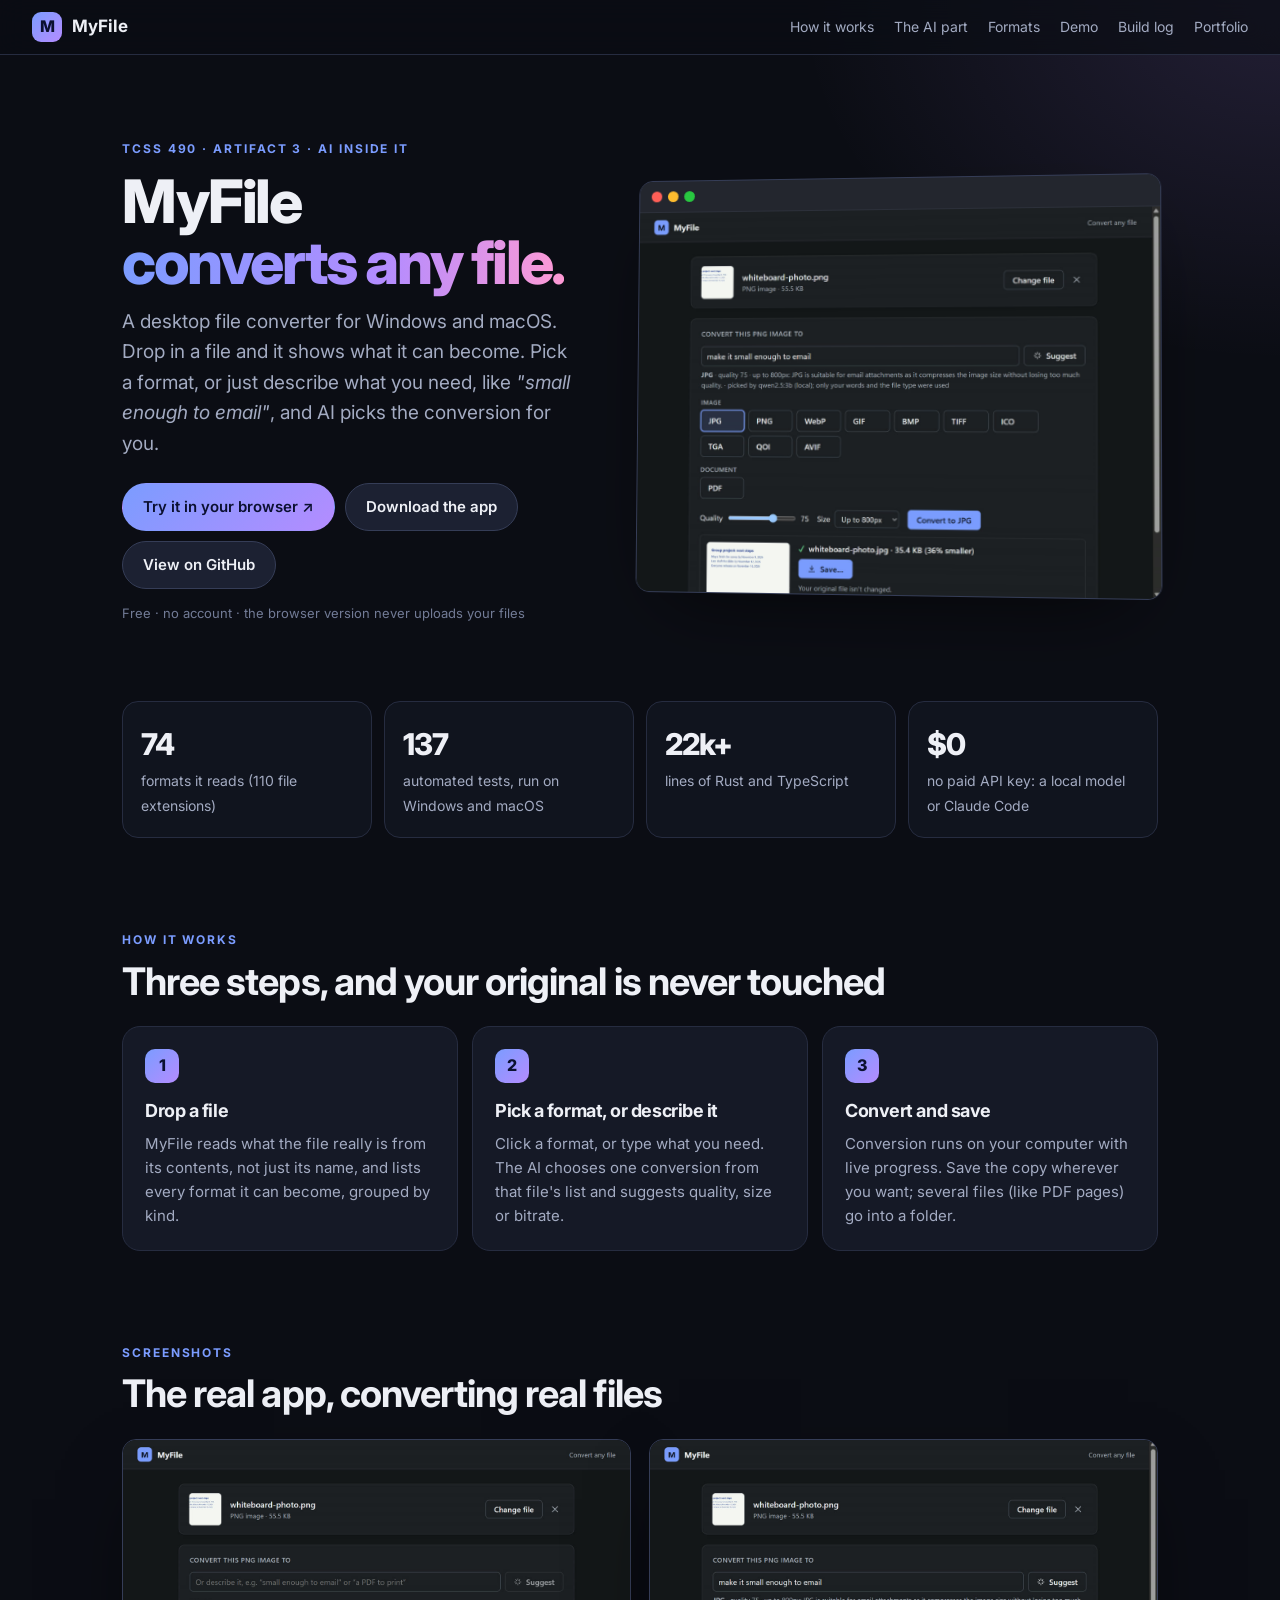
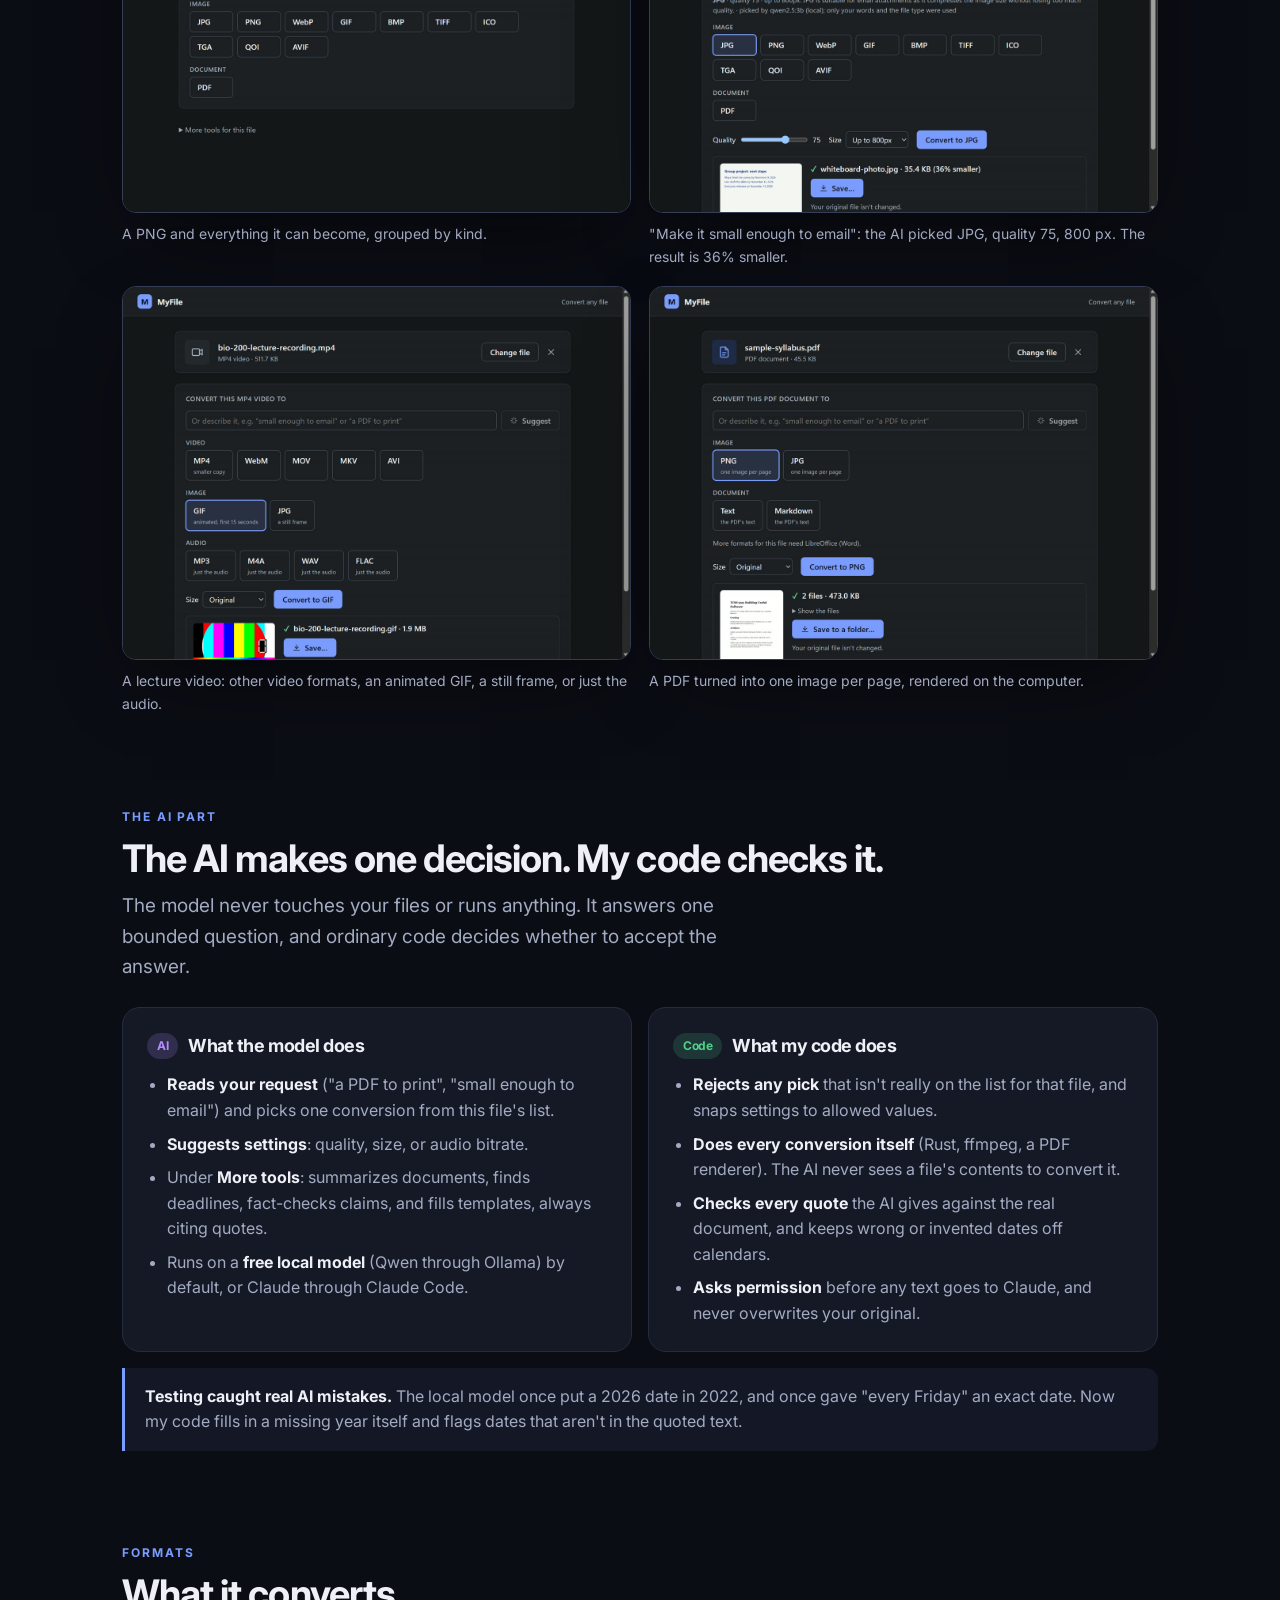
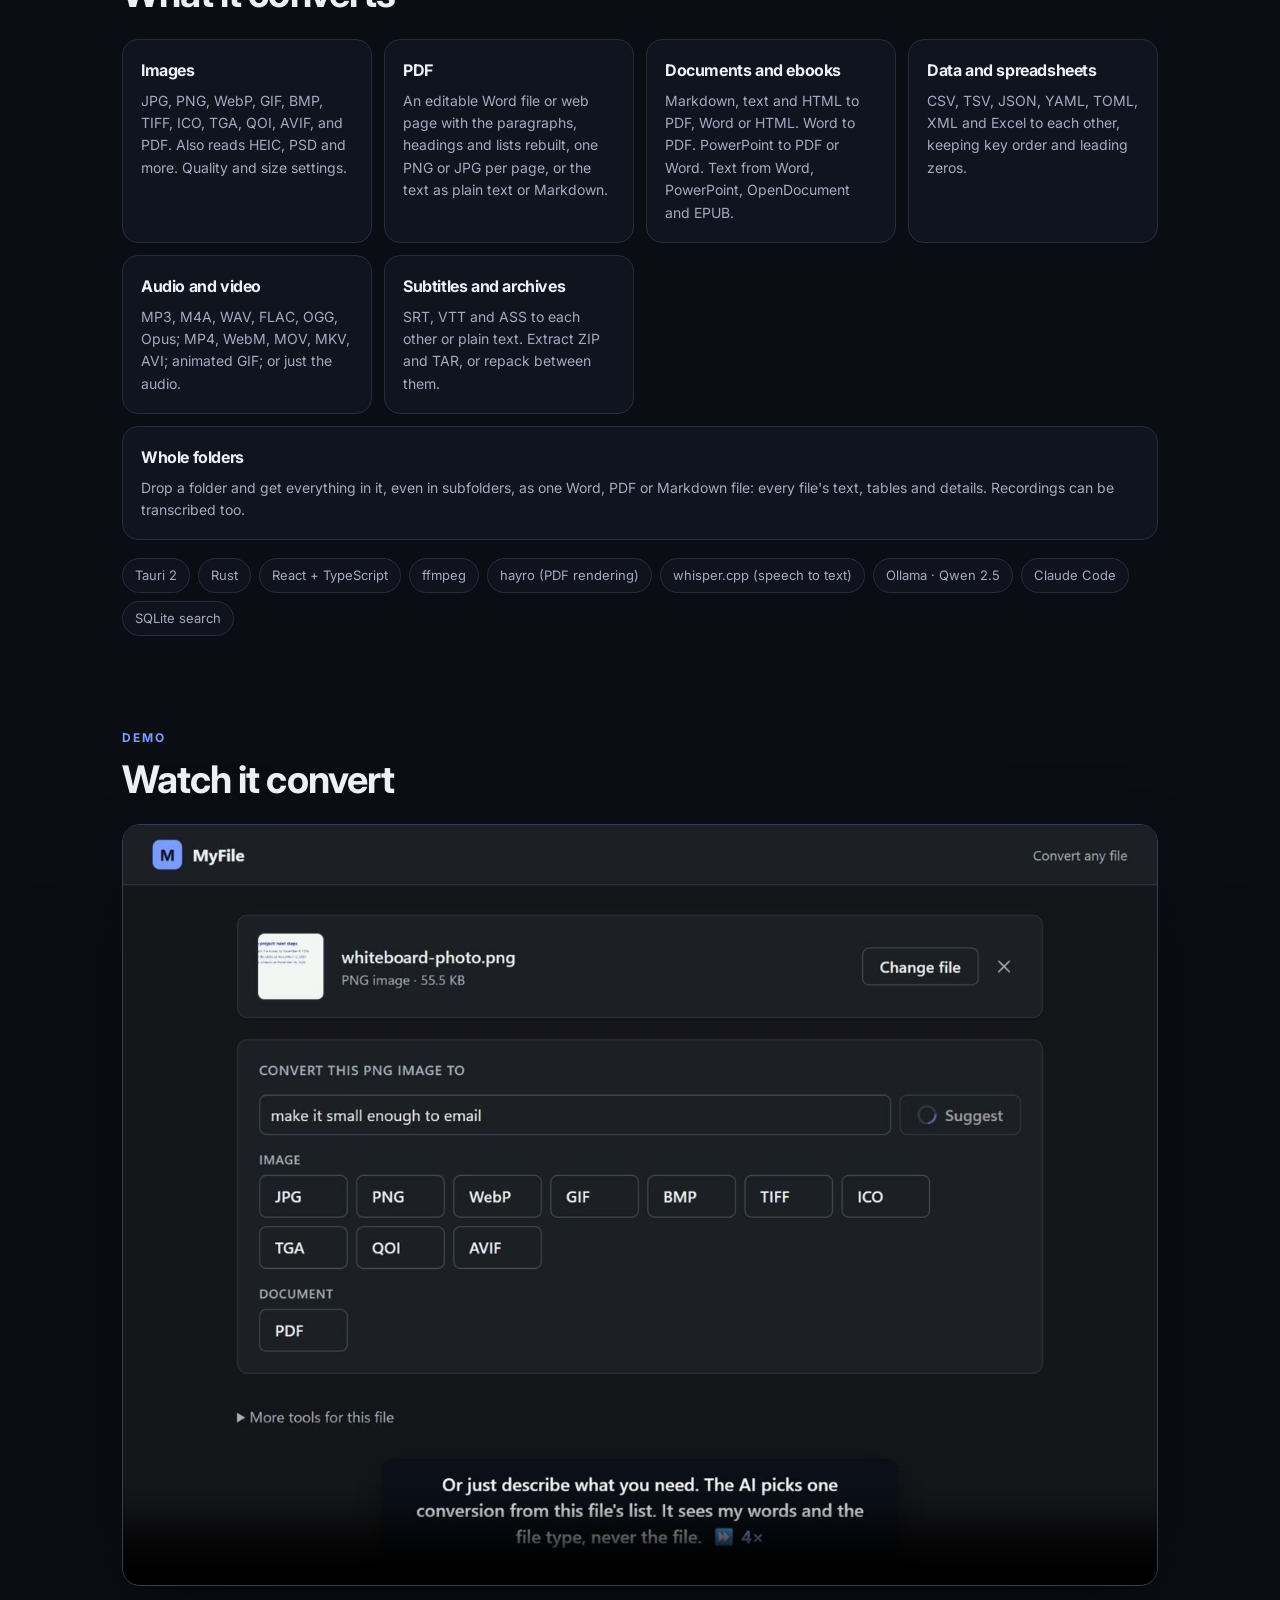
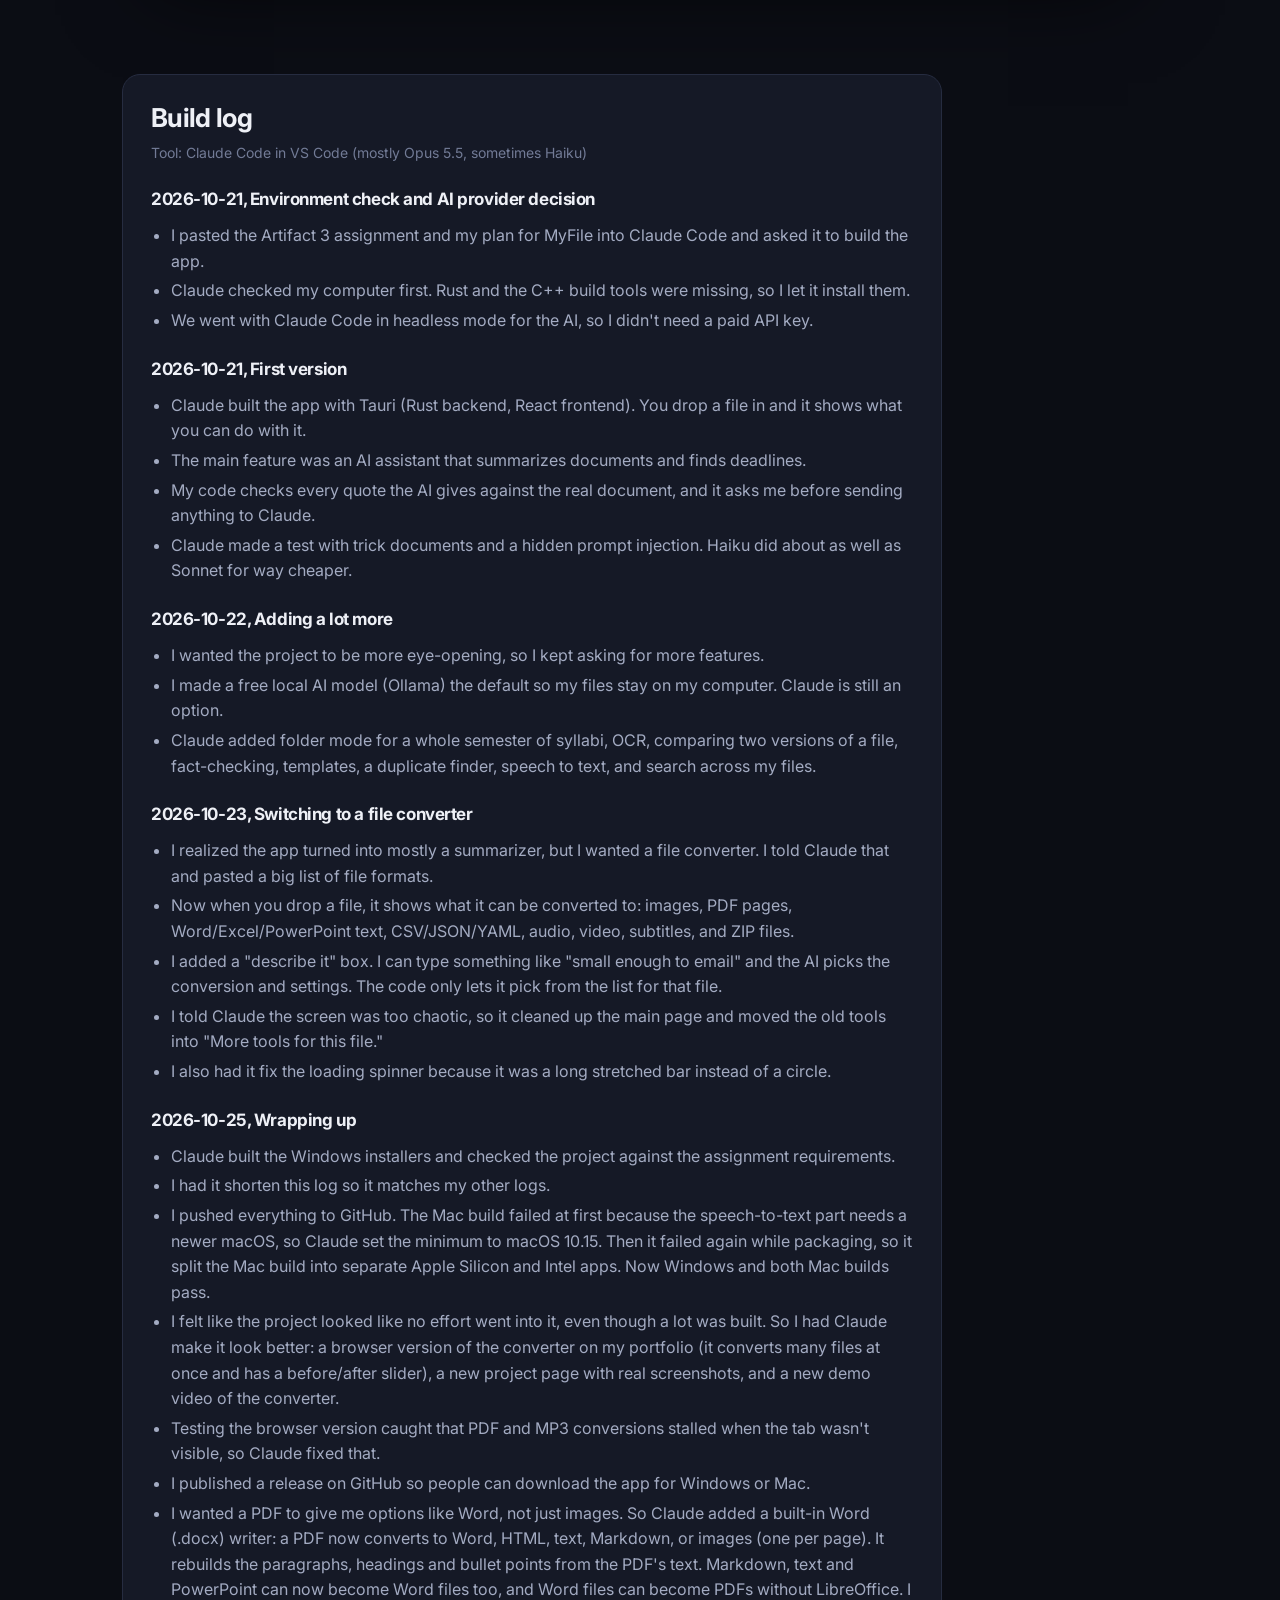
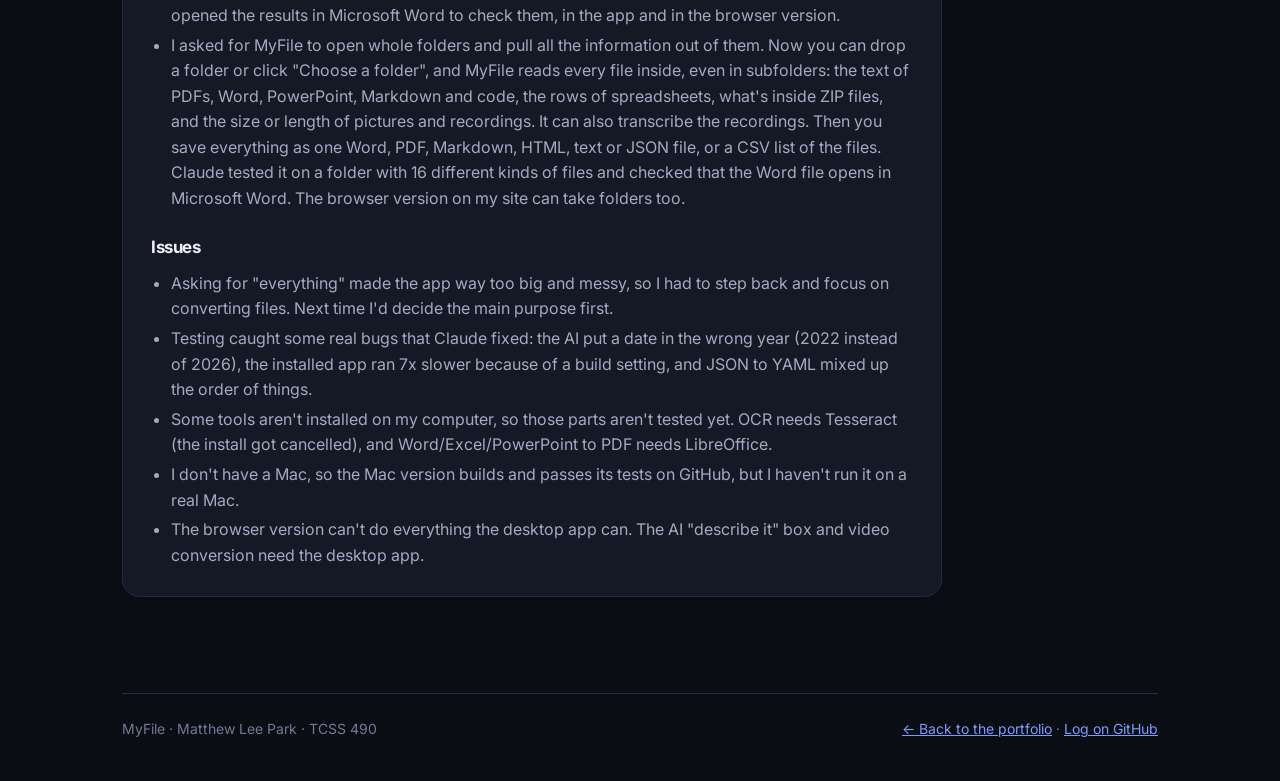
==== commit bf85c590: "MyFile browser app: whole-folder reports; fix doubled build log on project page" ====
--- a/myfile/index.html
+++ b/myfile/index.html
@@ -228,6 +228,7 @@
       <div class="fmt"><h3>Data and spreadsheets</h3><p>CSV, TSV, JSON, YAML, TOML, XML and Excel to each other, keeping key order and leading zeros.</p></div>
       <div class="fmt"><h3>Audio and video</h3><p>MP3, M4A, WAV, FLAC, OGG, Opus; MP4, WebM, MOV, MKV, AVI; animated GIF; or just the audio.</p></div>
       <div class="fmt"><h3>Subtitles and archives</h3><p>SRT, VTT and ASS to each other or plain text. Extract ZIP and TAR, or repack between them.</p></div>
+      <div class="fmt" style="grid-column: 1 / -1"><h3>Whole folders</h3><p>Drop a folder and get everything in it, even in subfolders, as one Word, PDF or Markdown file: every file's text, tables and details. Recordings can be transcribed too.</p></div>
     </div>
     <div class="tags" aria-label="Built with">
       <span>Tauri 2</span><span>Rust</span><span>React + TypeScript</span><span>ffmpeg</span><span>hayro (PDF rendering)</span><span>whisper.cpp (speech to text)</span><span>Ollama · Qwen 2.5</span><span>Claude Code</span><span>SQLite search</span>
@@ -284,302 +285,7 @@
       <li>Testing the browser version caught that PDF and MP3 conversions stalled when the tab wasn't visible, so Claude fixed that.</li>
       <li>I published a release on GitHub so people can download the app for Windows or Mac.</li>
       <li>I wanted a PDF to give me options like Word, not just images. So Claude added a built-in Word (.docx) writer: a PDF now converts to Word, HTML, text, Markdown, or images (one per page). It rebuilds the paragraphs, headings and bullet points from the PDF's text. Markdown, text and PowerPoint can now become Word files too, and Word files can become PDFs without LibreOffice. I opened the results in Microsoft Word to check them, in the app and in the browser version.</li>
-    </ul>
-    <h3>Issues</h3>
-    <ul>
-      <li>Asking for "everything" made the app way too big and messy, so I had to step back and focus on converting files. Next time I'd decide the main purpose first.</li>
-      <li>Testing caught some real bugs that Claude fixed: the AI put a date in the wrong year (2022 instead of 2026), the installed app ran 7x slower because of a build setting, and JSON to YAML mixed up the order of things.</li>
-      <li>Some tools aren't installed on my computer, so those parts aren't tested yet. OCR needs Tesseract (the install got cancelled), and Word/Excel/PowerPoint to PDF needs LibreOffice.</li>
-      <li>I don't have a Mac, so the Mac version builds and passes its tests on GitHub, but I haven't run it on a real Mac.</li>
-      <li>The browser version can't do everything the desktop app can. The AI "describe it" box and video conversion need the desktop app.</li>
-    </ul>
-  </section>
-ml>
-<html lang="en">
-<head>
-<meta charset="utf-8">
-<meta name="viewport" content="width=device-width, initial-scale=1">
-<meta name="color-scheme" content="dark">
-<title>MyFile · File converter</title>
-<meta name="description" content="MyFile is a desktop file converter for Windows and macOS with an AI step that turns a request like 'small enough to email' into the right conversion. TCSS 490, Artifact 3.">
-<link rel="preconnect" href="https://fonts.googleapis.com">
-<link rel="preconnect" href="https://fonts.gstatic.com" crossorigin>
-<link href="https://fonts.googleapis.com/css2?family=Inter:wght@400;500;600;700;800&display=swap" rel="stylesheet">
-<style>
-  :root {
-    --bg: #0b0d14;
-    --bg-2: #10131d;
-    --surface: #151926;
-    --surface-2: #1c2132;
-    --border: #262c40;
-    --border-strong: #353d57;
-    --text: #eef0f6;
-    --text-2: #a3abc2;
-    --text-3: #727b96;
-    --accent: #7b9cff;
-    --accent-2: #b48cff;
-    --accent-ink: #0b1030;
-    --success: #4fd18b;
-    --radius: 18px;
-    --shadow: 0 30px 80px -30px rgba(0, 0, 0, .7);
-  }
-  * { box-sizing: border-box; }
-  html { scroll-behavior: smooth; }
-  body {
-    margin: 0; color: var(--text); background: var(--bg); overflow-x: hidden;
-    font: 16px/1.6 Inter, "Segoe UI", -apple-system, system-ui, sans-serif;
-    background-image:
-      radial-gradient(1000px 600px at 10% -10%, rgba(123, 156, 255, .18), transparent 60%),
-      radial-gradient(800px 600px at 100% 0%, rgba(180, 140, 255, .14), transparent 60%);
-    background-repeat: no-repeat;
-  }
-  a { color: var(--accent); }
-  img, video { max-width: 100%; height: auto; display: block; }
-
-  .topbar { position: sticky; top: 0; z-index: 10; display: flex; align-items: center; gap: 10px; padding: 12px clamp(16px, 4vw, 32px); background: rgba(11, 13, 20, .72); backdrop-filter: blur(14px); border-bottom: 1px solid var(--border); }
-  .brand-mark { display: grid; place-items: center; width: 30px; height: 30px; border-radius: 9px; background: linear-gradient(135deg, var(--accent), var(--accent-2)); color: var(--accent-ink); font-weight: 800; }
-  .brand-name { font-weight: 700; font-size: 17px; }
-  .nav { margin-left: auto; display: flex; gap: 20px; font-size: 14px; }
-  .nav a { color: var(--text-2); text-decoration: none; }
-  .nav a:hover { color: var(--text); }
-
-  .wrap { max-width: 1100px; margin: 0 auto; padding: 0 clamp(16px, 4vw, 32px); }
-  .block { padding: clamp(48px, 8vw, 88px) 0 0; scroll-margin-top: 60px; }
-  .eyebrow { font-size: 12px; font-weight: 700; letter-spacing: .16em; text-transform: uppercase; color: var(--accent); }
-  h1, h2, h3 { letter-spacing: -.025em; }
-  h2 { margin: 8px 0 12px; font-size: clamp(26px, 4vw, 38px); line-height: 1.12; }
-  .lead { color: var(--text-2); font-size: clamp(16px, 2vw, 19px); max-width: 640px; margin: 0; }
-  .grad { background: linear-gradient(90deg, var(--accent), var(--accent-2) 60%, #ff9ad5); -webkit-background-clip: text; background-clip: text; color: transparent; }
-
-  /* Hero */
-  .hero { display: grid; grid-template-columns: 1fr 1.15fr; gap: clamp(28px, 4vw, 56px); align-items: center; padding-top: clamp(40px, 7vw, 80px); }
-  .hero h1 { margin: 10px 0 14px; font-size: clamp(38px, 5.2vw, 60px); line-height: 1.02; font-weight: 800; letter-spacing: -.04em; }
-  .buttons { display: flex; flex-wrap: wrap; gap: 10px; margin-top: 24px; }
-  .btn { display: inline-flex; align-items: center; gap: 8px; text-decoration: none; font-weight: 600; font-size: 15px; border-radius: 999px; padding: 11px 20px; border: 1px solid var(--border-strong); background: var(--surface-2); color: var(--text); transition: transform .15s, border-color .15s; }
-  .btn:hover { transform: translateY(-1px); border-color: var(--accent); }
-  .btn-primary { background: linear-gradient(135deg, var(--accent), var(--accent-2)); border-color: transparent; color: var(--accent-ink); }
-  .meta { margin-top: 14px; font-size: 13px; color: var(--text-3); }
-  .window { border-radius: 14px; overflow: hidden; border: 1px solid var(--border-strong); background: #1b1d23; box-shadow: var(--shadow); transform: perspective(1400px) rotateY(-6deg) rotateX(2deg); transition: transform .4s; }
-  .window:hover { transform: none; }
-  .window .bar { display: flex; gap: 6px; padding: 10px 12px; background: #23262e; border-bottom: 1px solid #2c303a; }
-  .window .bar i { width: 11px; height: 11px; border-radius: 50%; }
-  .window .bar i:nth-child(1) { background: #ff5f57; } .window .bar i:nth-child(2) { background: #febc2e; } .window .bar i:nth-child(3) { background: #28c840; }
-
-  /* Stats */
-  .stats { display: grid; grid-template-columns: repeat(auto-fit, minmax(160px, 1fr)); gap: 12px; margin-top: clamp(40px, 6vw, 64px); }
-  .stat { padding: 18px; border: 1px solid var(--border); border-radius: 16px; background: rgba(21, 25, 38, .6); }
-  .stat b { display: block; font-size: 30px; font-weight: 800; letter-spacing: -.03em; }
-  .stat span { color: var(--text-2); font-size: 14px; }
-
-  /* Steps */
-  .steps { display: grid; grid-template-columns: repeat(auto-fit, minmax(240px, 1fr)); gap: 14px; margin-top: 24px; counter-reset: step; }
-  .step { padding: 22px; border: 1px solid var(--border); border-radius: var(--radius); background: var(--surface); }
-  .step::before { counter-increment: step; content: counter(step); display: grid; place-items: center; width: 34px; height: 34px; border-radius: 10px; background: linear-gradient(135deg, var(--accent), var(--accent-2)); color: var(--accent-ink); font-weight: 800; }
-  .step h3 { margin: 14px 0 6px; font-size: 18px; }
-  .step p { margin: 0; color: var(--text-2); font-size: 15px; }
-
-  /* Gallery */
-  .gallery { display: grid; grid-template-columns: 1fr 1fr; gap: 18px; margin-top: 24px; }
-  figure { margin: 0; }
-  figure img { border-radius: 14px; border: 1px solid var(--border-strong); box-shadow: var(--shadow); }
-  figcaption { margin-top: 10px; color: var(--text-2); font-size: 14px; }
-
-  /* AI vs code */
-  .split { display: grid; grid-template-columns: 1fr 1fr; gap: 16px; margin-top: 24px; }
-  .col { padding: 24px; border-radius: var(--radius); border: 1px solid var(--border); background: var(--surface); }
-  .col h3 { margin: 0 0 12px; font-size: 18px; display: flex; align-items: center; gap: 10px; }
-  .col ul { margin: 0; padding-left: 20px; color: var(--text-2); }
-  .col li + li { margin-top: 8px; }
-  .col li b { color: var(--text); }
-  .badge { font-size: 12px; font-weight: 700; padding: 3px 10px; border-radius: 999px; }
-  .badge-ai { background: rgba(180, 140, 255, .18); color: var(--accent-2); }
-  .badge-code { background: rgba(79, 209, 139, .16); color: var(--success); }
-  .callout { margin: 16px 0 0; padding: 16px 20px; border-left: 3px solid var(--accent); border-radius: 0 12px 12px 0; background: rgba(123, 156, 255, .08); color: var(--text-2); }
-  .callout b { color: var(--text); }
-
-  /* Formats */
-  .formats { display: grid; grid-template-columns: repeat(auto-fit, minmax(240px, 1fr)); gap: 12px; margin-top: 24px; }
-  .fmt { padding: 18px; border: 1px solid var(--border); border-radius: 16px; background: rgba(21, 25, 38, .6); }
-  .fmt h3 { margin: 0 0 6px; font-size: 16px; }
-  .fmt p { margin: 0; color: var(--text-2); font-size: 14px; }
-  .tags { display: flex; flex-wrap: wrap; gap: 8px; margin-top: 18px; }
-  .tags span { padding: 6px 12px; border-radius: 999px; border: 1px solid var(--border); background: var(--bg-2); font-size: 13px; color: var(--text-2); }
-
-  .video { margin-top: 24px; border-radius: var(--radius); overflow: hidden; border: 1px solid var(--border-strong); box-shadow: var(--shadow); background: #000; }
-  .video video { width: 100%; }
-
-  /* Build log (generated from the repo's LOG.md) */
-  .log { display: flex; flex-direction: column; gap: 10px; max-width: 820px; padding: 28px; border: 1px solid var(--border); border-radius: var(--radius); background: var(--surface); }
-  .log h2 { margin: 0; font-size: 26px; }
-  .log h3 { margin: 12px 0 0; font-size: 17px; color: var(--text); }
-  .log ul { margin: 0; padding-left: 20px; color: var(--text-2); }
-  .log li + li { margin-top: 4px; }
-  .log-meta { margin: 0; font-size: 14px; color: var(--text-3); }
-
-  footer { margin: clamp(56px, 8vw, 96px) 0 40px; padding-top: 24px; border-top: 1px solid var(--border); display: flex; flex-wrap: wrap; gap: 16px; justify-content: space-between; color: var(--text-3); font-size: 14px; }
-
-  @media (prefers-reduced-motion: reduce) { * { transition: none !important; } .window { transform: none; } html { scroll-behavior: auto; } }
-  @media (max-width: 860px) {
-    .hero, .gallery, .split { grid-template-columns: 1fr; }
-    .window { transform: none; }
-    .nav { display: none; }
-  }
-</style>
-</head>
-<body>
-<header class="topbar">
-  <span class="brand-mark" aria-hidden="true">M</span>
-  <span class="brand-name">MyFile</span>
-  <nav class="nav" aria-label="Sections">
-    <a href="#how">How it works</a>
-    <a href="#ai">The AI part</a>
-    <a href="#formats">Formats</a>
-    <a href="#demo">Demo</a>
-    <a href="#log">Build log</a>
-    <a href="../">Portfolio</a>
-  </nav>
-</header>
-
-<main class="wrap">
-  <div class="hero">
-    <div>
-      <span class="eyebrow">TCSS 490 · Artifact 3 · AI inside it</span>
-      <h1>MyFile<br><span class="grad">converts any file.</span></h1>
-      <p class="lead">A desktop file converter for Windows and macOS. Drop in a file and it shows what it can become. Pick a format, or just describe what you need, like <i>"small enough to email"</i>, and AI picks the conversion for you.</p>
-      <div class="buttons">
-        <a class="btn btn-primary" href="app/">Try it in your browser ↗</a>
-        <a class="btn" href="https://github.com/matthewleepark/myfile/releases">Download the app</a>
-        <a class="btn" href="https://github.com/matthewleepark/myfile" target="_blank" rel="noopener">View on GitHub</a>
-      </div>
-      <p class="meta">Free · no account · the browser version never uploads your files</p>
-    </div>
-    <div class="window" aria-hidden="true">
-      <div class="bar"><i></i><i></i><i></i></div>
-      <img src="shots/03-describe-it.jpg" alt="" width="1280" height="940">
-    </div>
-  </div>
-
-  <div class="stats">
-    <div class="stat"><b>74</b><span>formats it reads (110 file extensions)</span></div>
-    <div class="stat"><b>137</b><span>automated tests, run on Windows and macOS</span></div>
-    <div class="stat"><b>22k+</b><span>lines of Rust and TypeScript</span></div>
-    <div class="stat"><b>$0</b><span>no paid API key: a local model or Claude Code</span></div>
-  </div>
-
-  <section class="block" id="how" aria-labelledby="how-title">
-    <span class="eyebrow">How it works</span>
-    <h2 id="how-title">Three steps, and your original is never touched</h2>
-    <div class="steps">
-      <div class="step"><h3>Drop a file</h3><p>MyFile reads what the file really is from its contents, not just its name, and lists every format it can become, grouped by kind.</p></div>
-      <div class="step"><h3>Pick a format, or describe it</h3><p>Click a format, or type what you need. The AI chooses one conversion from that file's list and suggests quality, size or bitrate.</p></div>
-      <div class="step"><h3>Convert and save</h3><p>Conversion runs on your computer with live progress. Save the copy wherever you want; several files (like PDF pages) go into a folder.</p></div>
-    </div>
-  </section>
-
-  <section class="block" aria-labelledby="shots-title">
-    <span class="eyebrow">Screenshots</span>
-    <h2 id="shots-title">The real app, converting real files</h2>
-    <div class="gallery">
-      <figure><img src="shots/02-image-formats.jpg" alt="MyFile showing every format a PNG image can become: JPG, PNG, WebP, GIF, BMP, TIFF, ICO, TGA, QOI, AVIF and PDF" width="1280" height="940" loading="lazy"><figcaption>A PNG and everything it can become, grouped by kind.</figcaption></figure>
-      <figure><img src="shots/03-describe-it.jpg" alt="Typing 'make it small enough to email'; the AI picks JPG at quality 75 up to 800 pixels, and the result is 36% smaller" width="1280" height="940" loading="lazy"><figcaption>"Make it small enough to email": the AI picked JPG, quality 75, 800 px. The result is 36% smaller.</figcaption></figure>
-      <figure><img src="shots/04-video.jpg" alt="An MP4 video with options for other video formats, an animated GIF, a still frame, or just the audio" width="1280" height="940" loading="lazy"><figcaption>A lecture video: other video formats, an animated GIF, a still frame, or just the audio.</figcaption></figure>
-      <figure><img src="shots/05-pdf-pages.jpg" alt="A PDF converted to one PNG image per page" width="1280" height="940" loading="lazy"><figcaption>A PDF turned into one image per page, rendered on the computer.</figcaption></figure>
-    </div>
-  </section>
-
-  <section class="block" id="ai" aria-labelledby="ai-title">
-    <span class="eyebrow">The AI part</span>
-    <h2 id="ai-title">The AI makes one decision. My code checks it.</h2>
-    <p class="lead">The model never touches your files or runs anything. It answers one bounded question, and ordinary code decides whether to accept the answer.</p>
-    <div class="split">
-      <div class="col">
-        <h3><span class="badge badge-ai">AI</span> What the model does</h3>
-        <ul>
-          <li><b>Reads your request</b> ("a PDF to print", "small enough to email") and picks one conversion from this file's list.</li>
-          <li><b>Suggests settings</b>: quality, size, or audio bitrate.</li>
-          <li>Under <b>More tools</b>: summarizes documents, finds deadlines, fact-checks claims, and fills templates, always citing quotes.</li>
-          <li>Runs on a <b>free local model</b> (Qwen through Ollama) by default, or Claude through Claude Code.</li>
-        </ul>
-      </div>
-      <div class="col">
-        <h3><span class="badge badge-code">Code</span> What my code does</h3>
-        <ul>
-          <li><b>Rejects any pick</b> that isn't really on the list for that file, and snaps settings to allowed values.</li>
-          <li><b>Does every conversion itself</b> (Rust, ffmpeg, a PDF renderer). The AI never sees a file's contents to convert it.</li>
-          <li><b>Checks every quote</b> the AI gives against the real document, and keeps wrong or invented dates off calendars.</li>
-          <li><b>Asks permission</b> before any text goes to Claude, and never overwrites your original.</li>
-        </ul>
-      </div>
-    </div>
-    <p class="callout"><b>Testing caught real AI mistakes.</b> The local model once put a 2026 date in 2022, and once gave "every Friday" an exact date. Now my code fills in a missing year itself and flags dates that aren't in the quoted text.</p>
-  </section>
-
-  <section class="block" id="formats" aria-labelledby="formats-title">
-    <span class="eyebrow">Formats</span>
-    <h2 id="formats-title">What it converts</h2>
-    <div class="formats">
-      <div class="fmt"><h3>Images</h3><p>JPG, PNG, WebP, GIF, BMP, TIFF, ICO, TGA, QOI, AVIF, and PDF. Also reads HEIC, PSD and more. Quality and size settings.</p></div>
-      <div class="fmt"><h3>PDF</h3><p>An editable Word file or web page with the paragraphs, headings and lists rebuilt, one PNG or JPG per page, or the text as plain text or Markdown.</p></div>
-      <div class="fmt"><h3>Documents and ebooks</h3><p>Markdown, text and HTML to PDF, Word or HTML. Word to PDF. PowerPoint to PDF or Word. Text from Word, PowerPoint, OpenDocument and EPUB.</p></div>
-      <div class="fmt"><h3>Data and spreadsheets</h3><p>CSV, TSV, JSON, YAML, TOML, XML and Excel to each other, keeping key order and leading zeros.</p></div>
-      <div class="fmt"><h3>Audio and video</h3><p>MP3, M4A, WAV, FLAC, OGG, Opus; MP4, WebM, MOV, MKV, AVI; animated GIF; or just the audio.</p></div>
-      <div class="fmt"><h3>Subtitles and archives</h3><p>SRT, VTT and ASS to each other or plain text. Extract ZIP and TAR, or repack between them.</p></div>
-    </div>
-    <div class="tags" aria-label="Built with">
-      <span>Tauri 2</span><span>Rust</span><span>React + TypeScript</span><span>ffmpeg</span><span>hayro (PDF rendering)</span><span>whisper.cpp (speech to text)</span><span>Ollama · Qwen 2.5</span><span>Claude Code</span><span>SQLite search</span>
-    </div>
-  </section>
-
-  <section class="block" id="demo" aria-labelledby="demo-title">
-    <span class="eyebrow">Demo</span>
-    <h2 id="demo-title">Watch it convert</h2>
-    <div class="video">
-      <video controls preload="metadata" poster="poster.jpg" src="myfile-demo.mp4">
-        Your browser can't play this video. <a href="myfile-demo.mp4">Download it</a> instead.
-      </video>
-    </div>
-  </section>
-
-  <div class="block" id="log">
-  <section class="log" aria-labelledby="log-title">
-    <h2 id="log-title">Build log</h2>
-    <p class="log-meta">Tool: Claude Code in VS Code (mostly Opus 5.5, sometimes Haiku)</p>
-    <h3>2026-10-21, Environment check and AI provider decision</h3>
-    <ul>
-      <li>I pasted the Artifact 3 assignment and my plan for MyFile into Claude Code and asked it to build the app.</li>
-      <li>Claude checked my computer first. Rust and the C++ build tools were missing, so I let it install them.</li>
-      <li>We went with Claude Code in headless mode for the AI, so I didn't need a paid API key.</li>
-    </ul>
-    <h3>2026-10-21, First version</h3>
-    <ul>
-      <li>Claude built the app with Tauri (Rust backend, React frontend). You drop a file in and it shows what you can do with it.</li>
-      <li>The main feature was an AI assistant that summarizes documents and finds deadlines.</li>
-      <li>My code checks every quote the AI gives against the real document, and it asks me before sending anything to Claude.</li>
-      <li>Claude made a test with trick documents and a hidden prompt injection. Haiku did about as well as Sonnet for way cheaper.</li>
-    </ul>
-    <h3>2026-10-22, Adding a lot more</h3>
-    <ul>
-      <li>I wanted the project to be more eye-opening, so I kept asking for more features.</li>
-      <li>I made a free local AI model (Ollama) the default so my files stay on my computer. Claude is still an option.</li>
-      <li>Claude added folder mode for a whole semester of syllabi, OCR, comparing two versions of a file, fact-checking, templates, a duplicate finder, speech to text, and search across my files.</li>
-    </ul>
-    <h3>2026-10-23, Switching to a file converter</h3>
-    <ul>
-      <li>I realized the app turned into mostly a summarizer, but I wanted a file converter. I told Claude that and pasted a big list of file formats.</li>
-      <li>Now when you drop a file, it shows what it can be converted to: images, PDF pages, Word/Excel/PowerPoint text, CSV/JSON/YAML, audio, video, subtitles, and ZIP files.</li>
-      <li>I added a "describe it" box. I can type something like "small enough to email" and the AI picks the conversion and settings. The code only lets it pick from the list for that file.</li>
-      <li>I told Claude the screen was too chaotic, so it cleaned up the main page and moved the old tools into "More tools for this file."</li>
-      <li>I also had it fix the loading spinner because it was a long stretched bar instead of a circle.</li>
-    </ul>
-    <h3>2026-10-25, Wrapping up</h3>
-    <ul>
-      <li>Claude built the Windows installers and checked the project against the assignment requirements.</li>
-      <li>I had it shorten this log so it matches my other logs.</li>
-      <li>I pushed everything to GitHub. The Mac build failed at first because the speech-to-text part needs a newer macOS, so Claude set the minimum to macOS 10.15. Then it failed again while packaging, so it split the Mac build into separate Apple Silicon and Intel apps. Now Windows and both Mac builds pass.</li>
-      <li>I felt like the project looked like no effort went into it, even though a lot was built. So I had Claude make it look better: a browser version of the converter on my portfolio (it converts many files at once and has a before/after slider), a new project page with real screenshots, and a new demo video of the converter.</li>
-      <li>Testing the browser version caught that PDF and MP3 conversions stalled when the tab wasn't visible, so Claude fixed that.</li>
-      <li>I published a release on GitHub so people can download the app for Windows or Mac.</li>
-      <li>A PDF was still showing Word as an option, which doesn't make sense, so I had Claude remove it. A PDF now only converts to images (one per page) or its text.</li>
+      <li>I asked for MyFile to open whole folders and pull all the information out of them. Now you can drop a folder or click "Choose a folder", and MyFile reads every file inside, even in subfolders: the text of PDFs, Word, PowerPoint, Markdown and code, the rows of spreadsheets, what's inside ZIP files, and the size or length of pictures and recordings. It can also transcribe the recordings. Then you save everything as one Word, PDF, Markdown, HTML, text or JSON file, or a CSV list of the files. Claude tested it on a folder with 16 different kinds of files and checked that the Word file opens in Microsoft Word. The browser version on my site can take folders too.</li>
     </ul>
     <h3>Issues</h3>
     <ul>
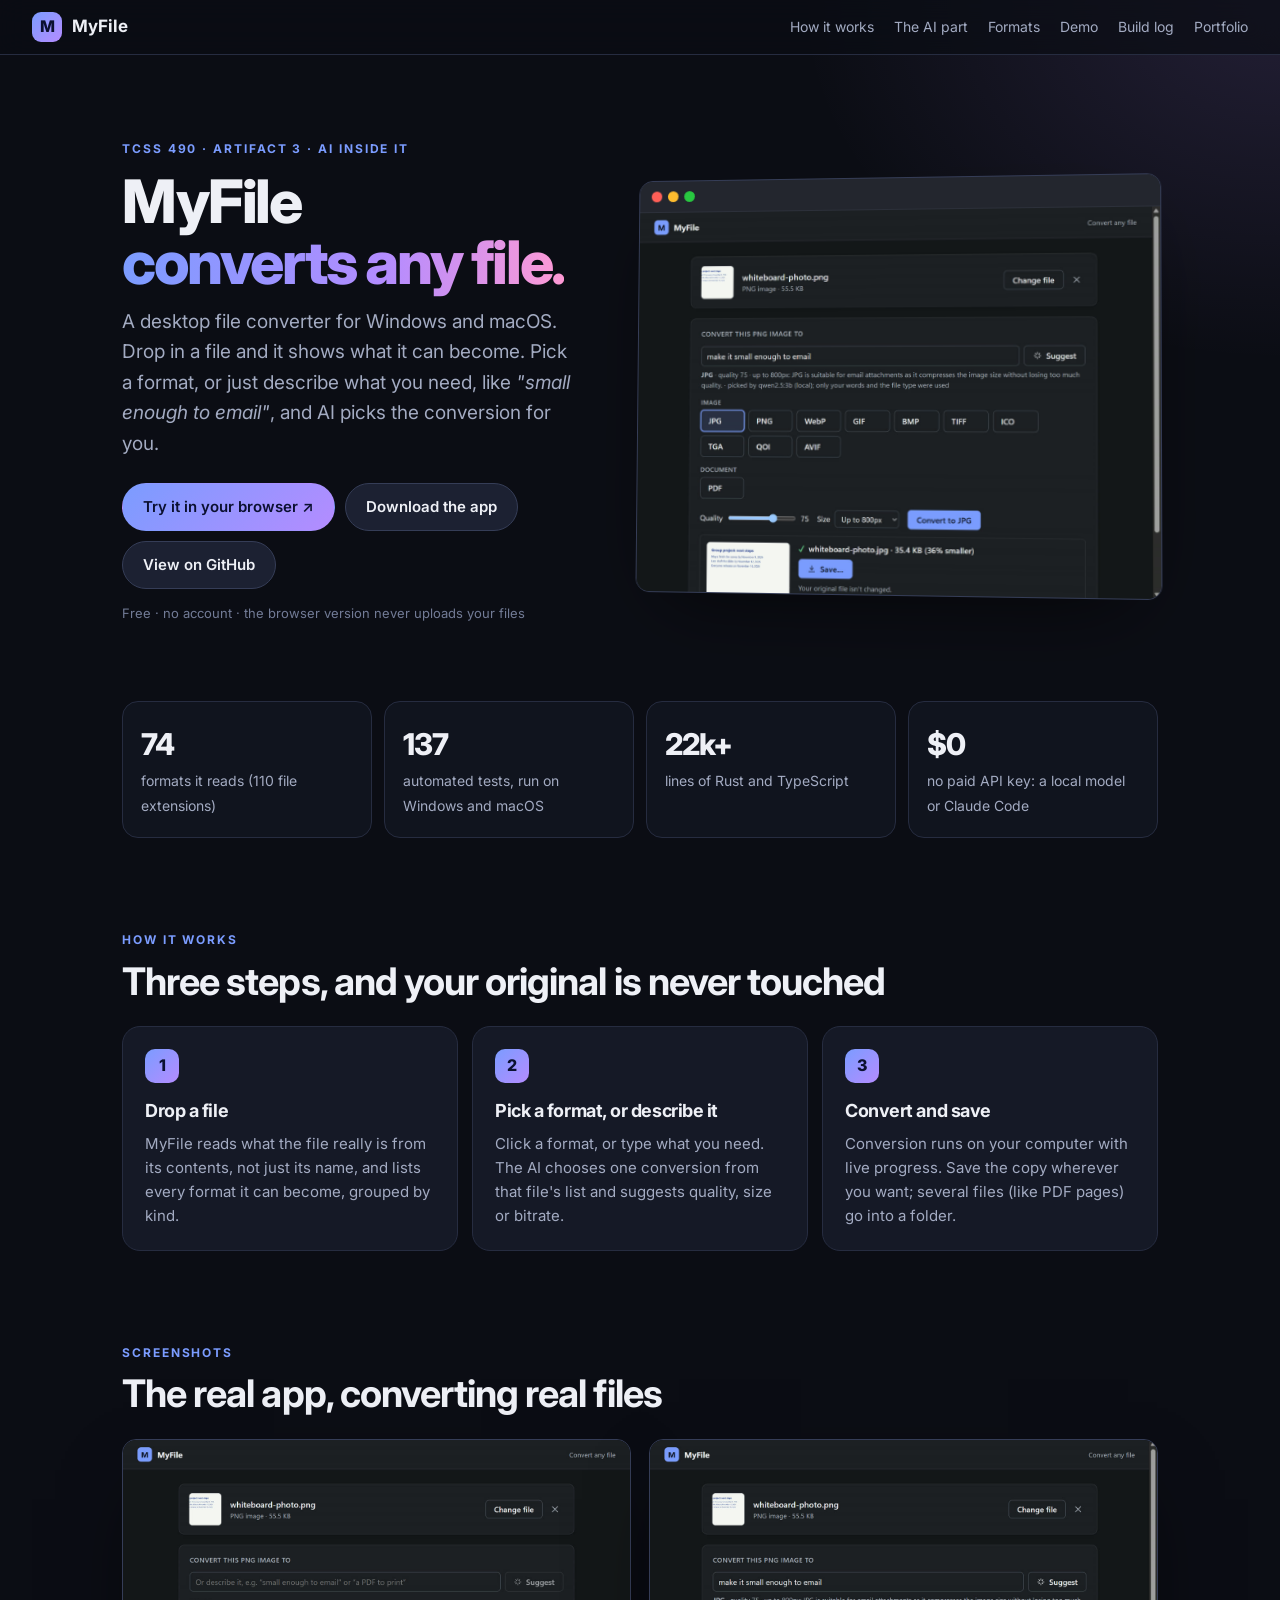
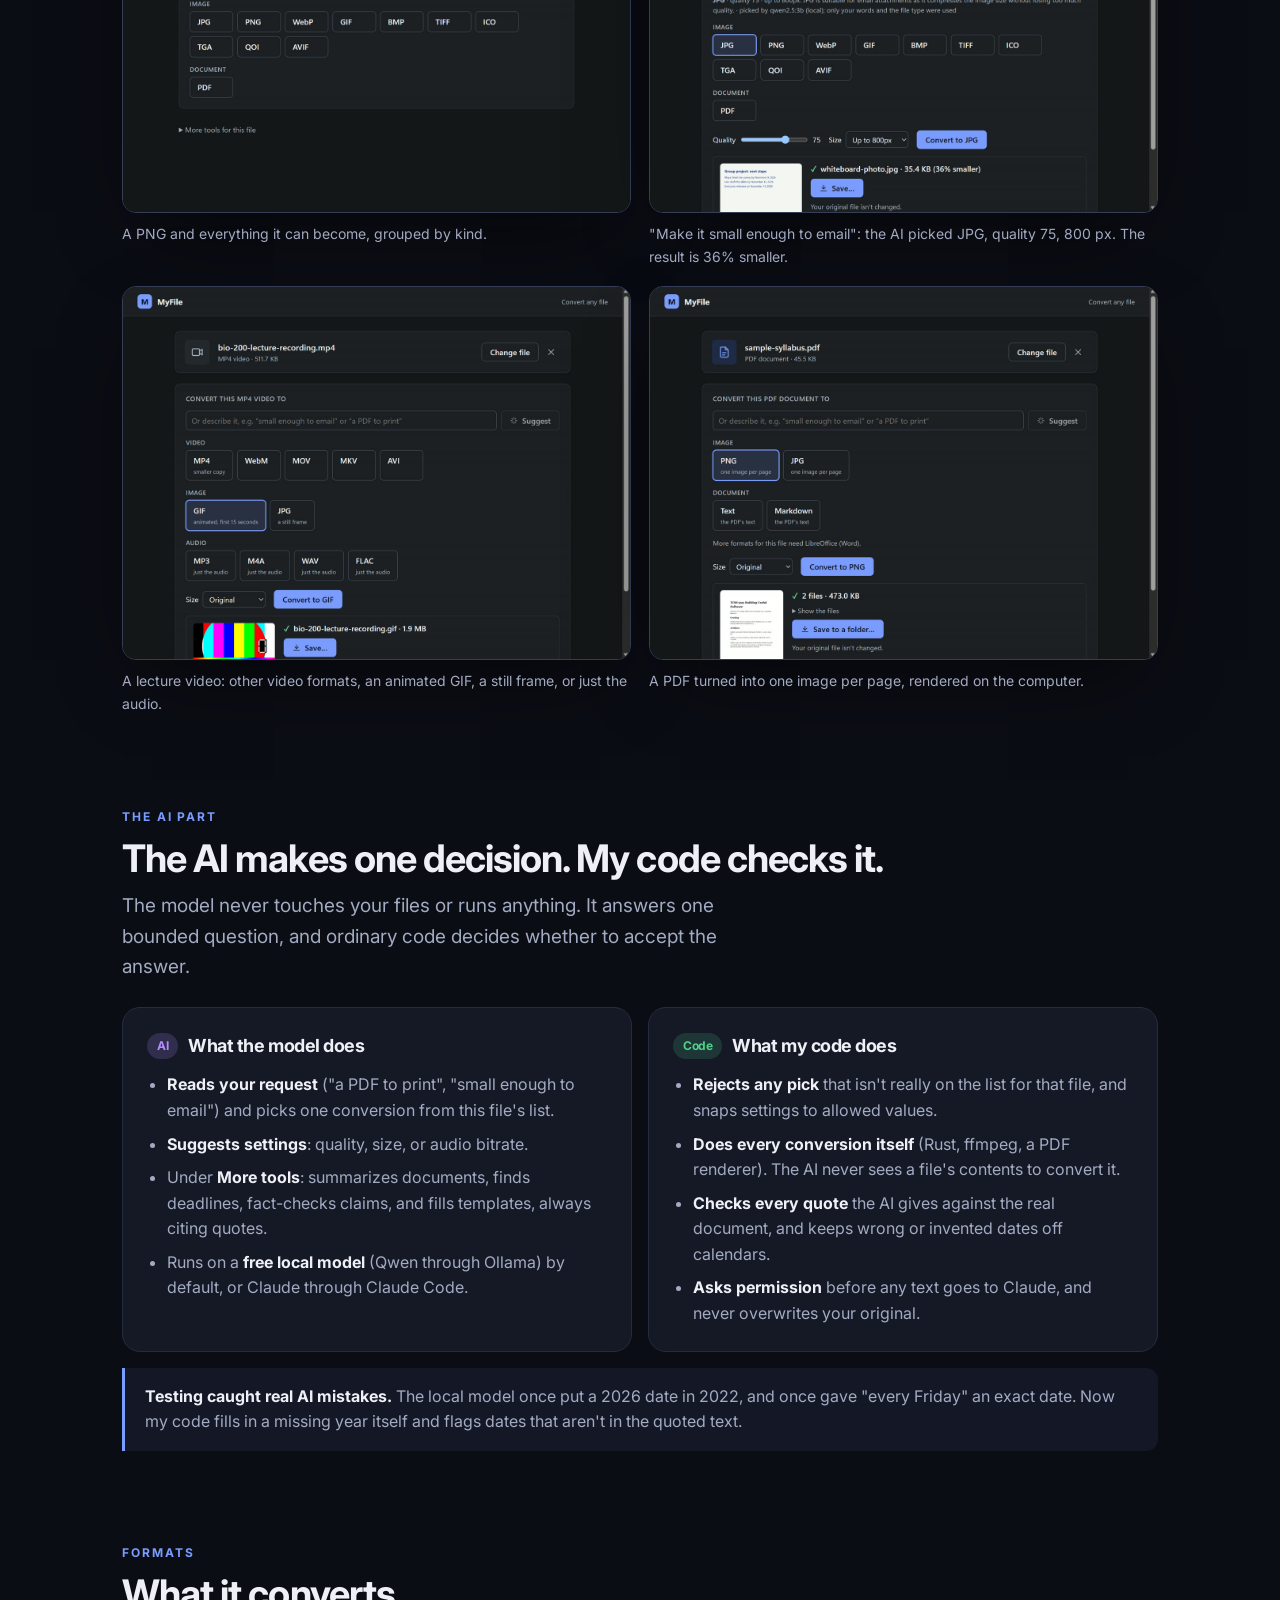
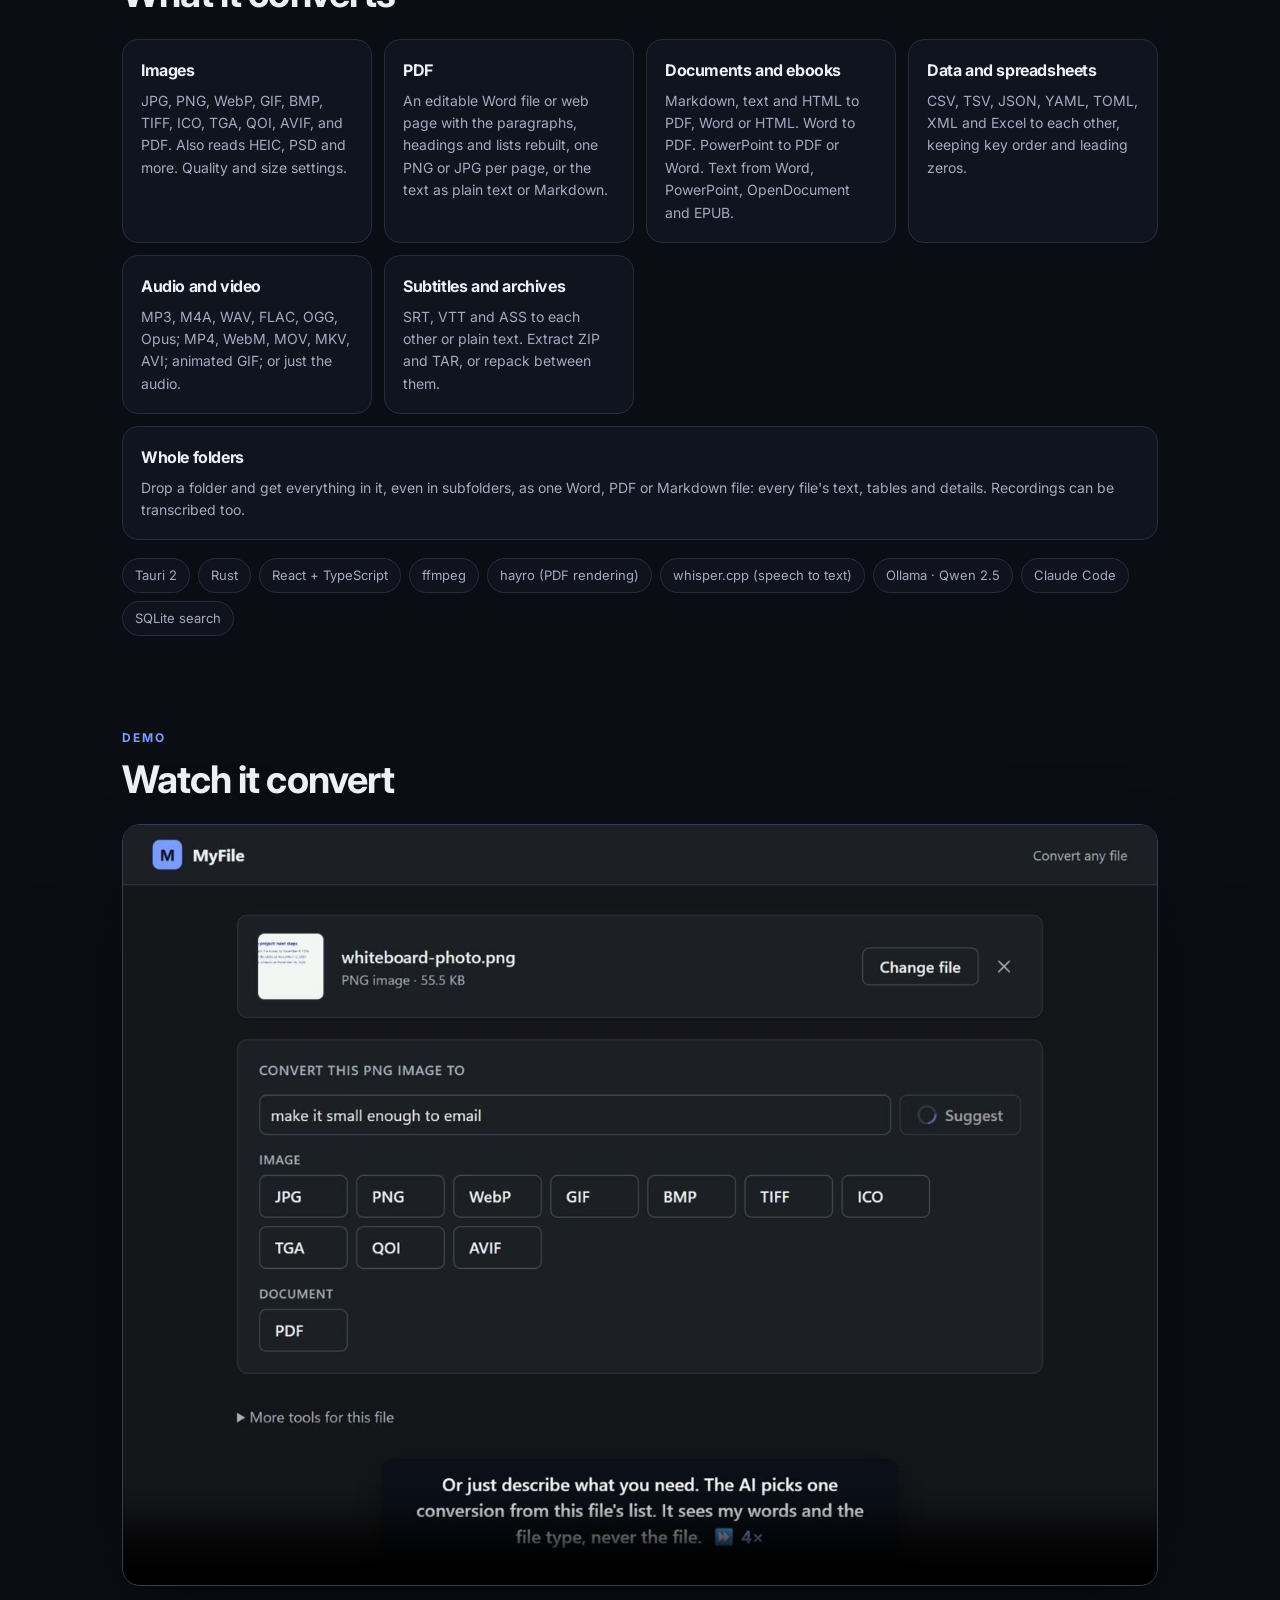
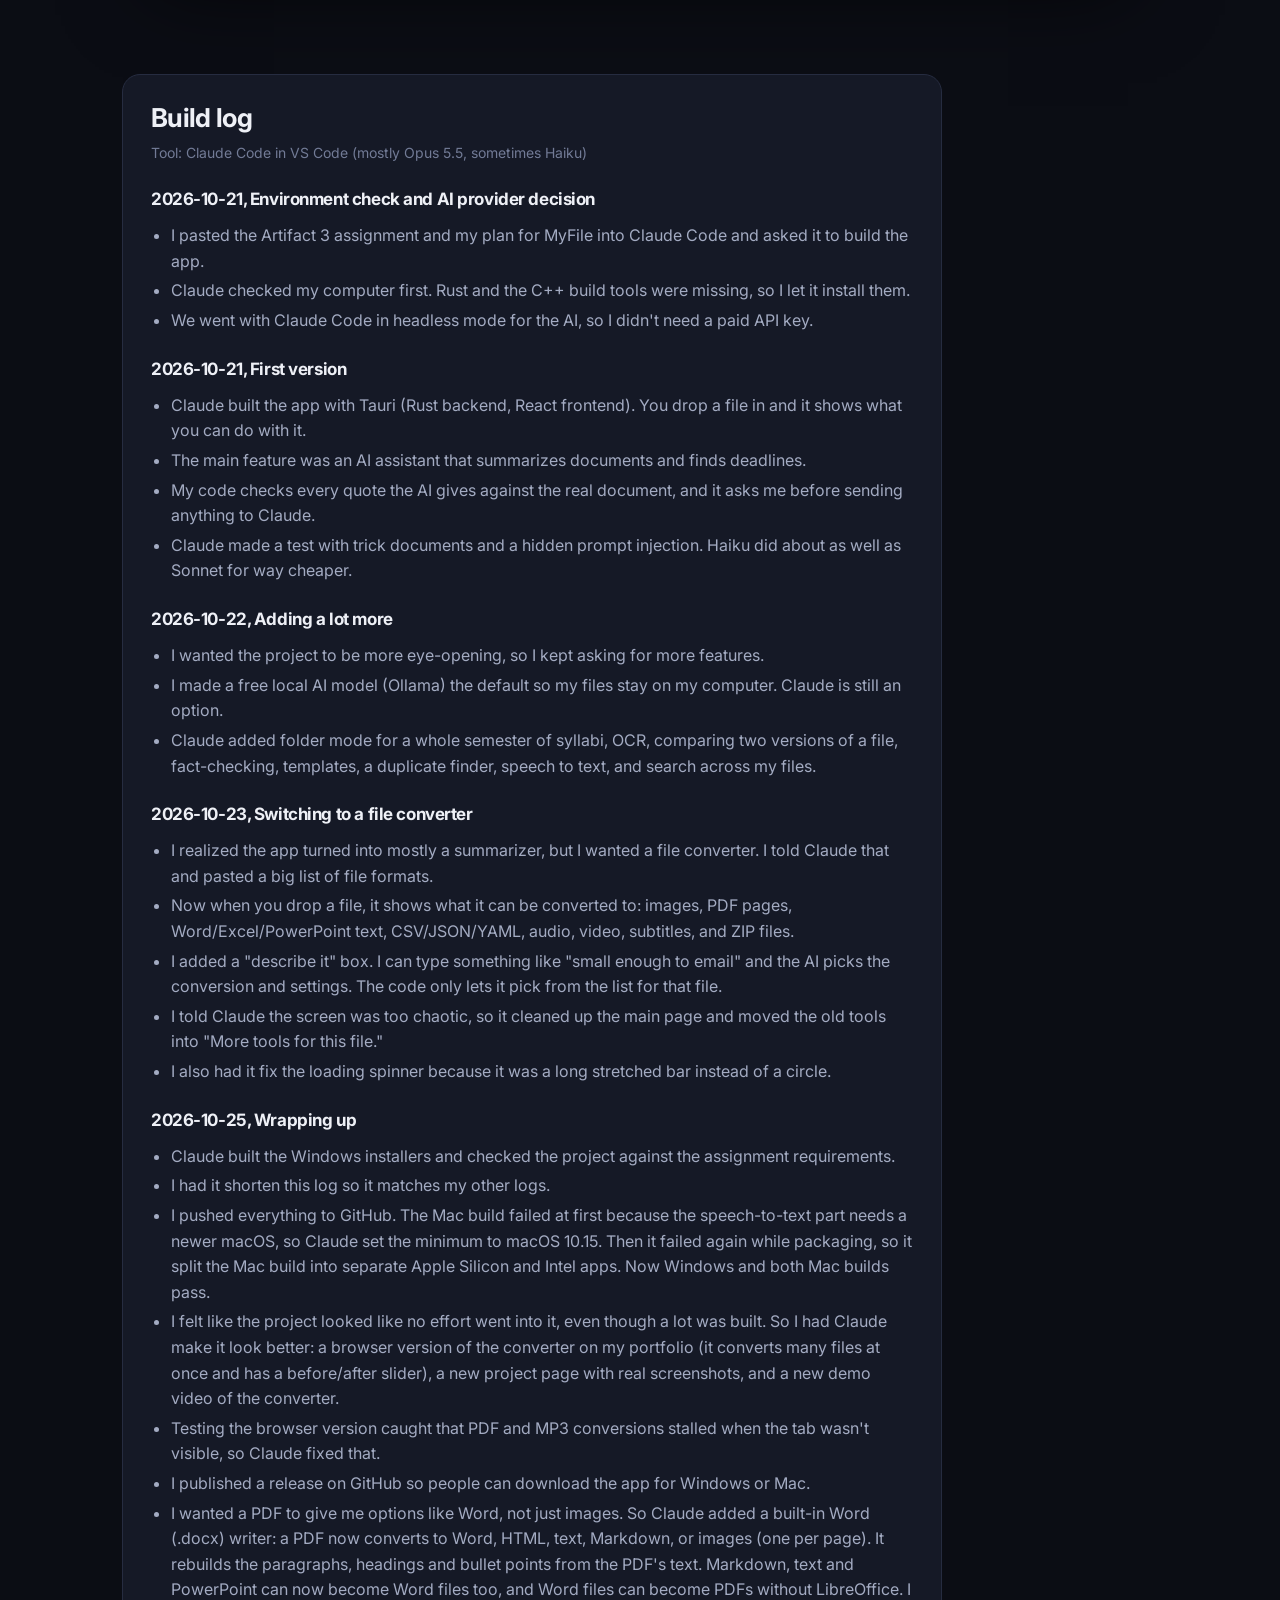
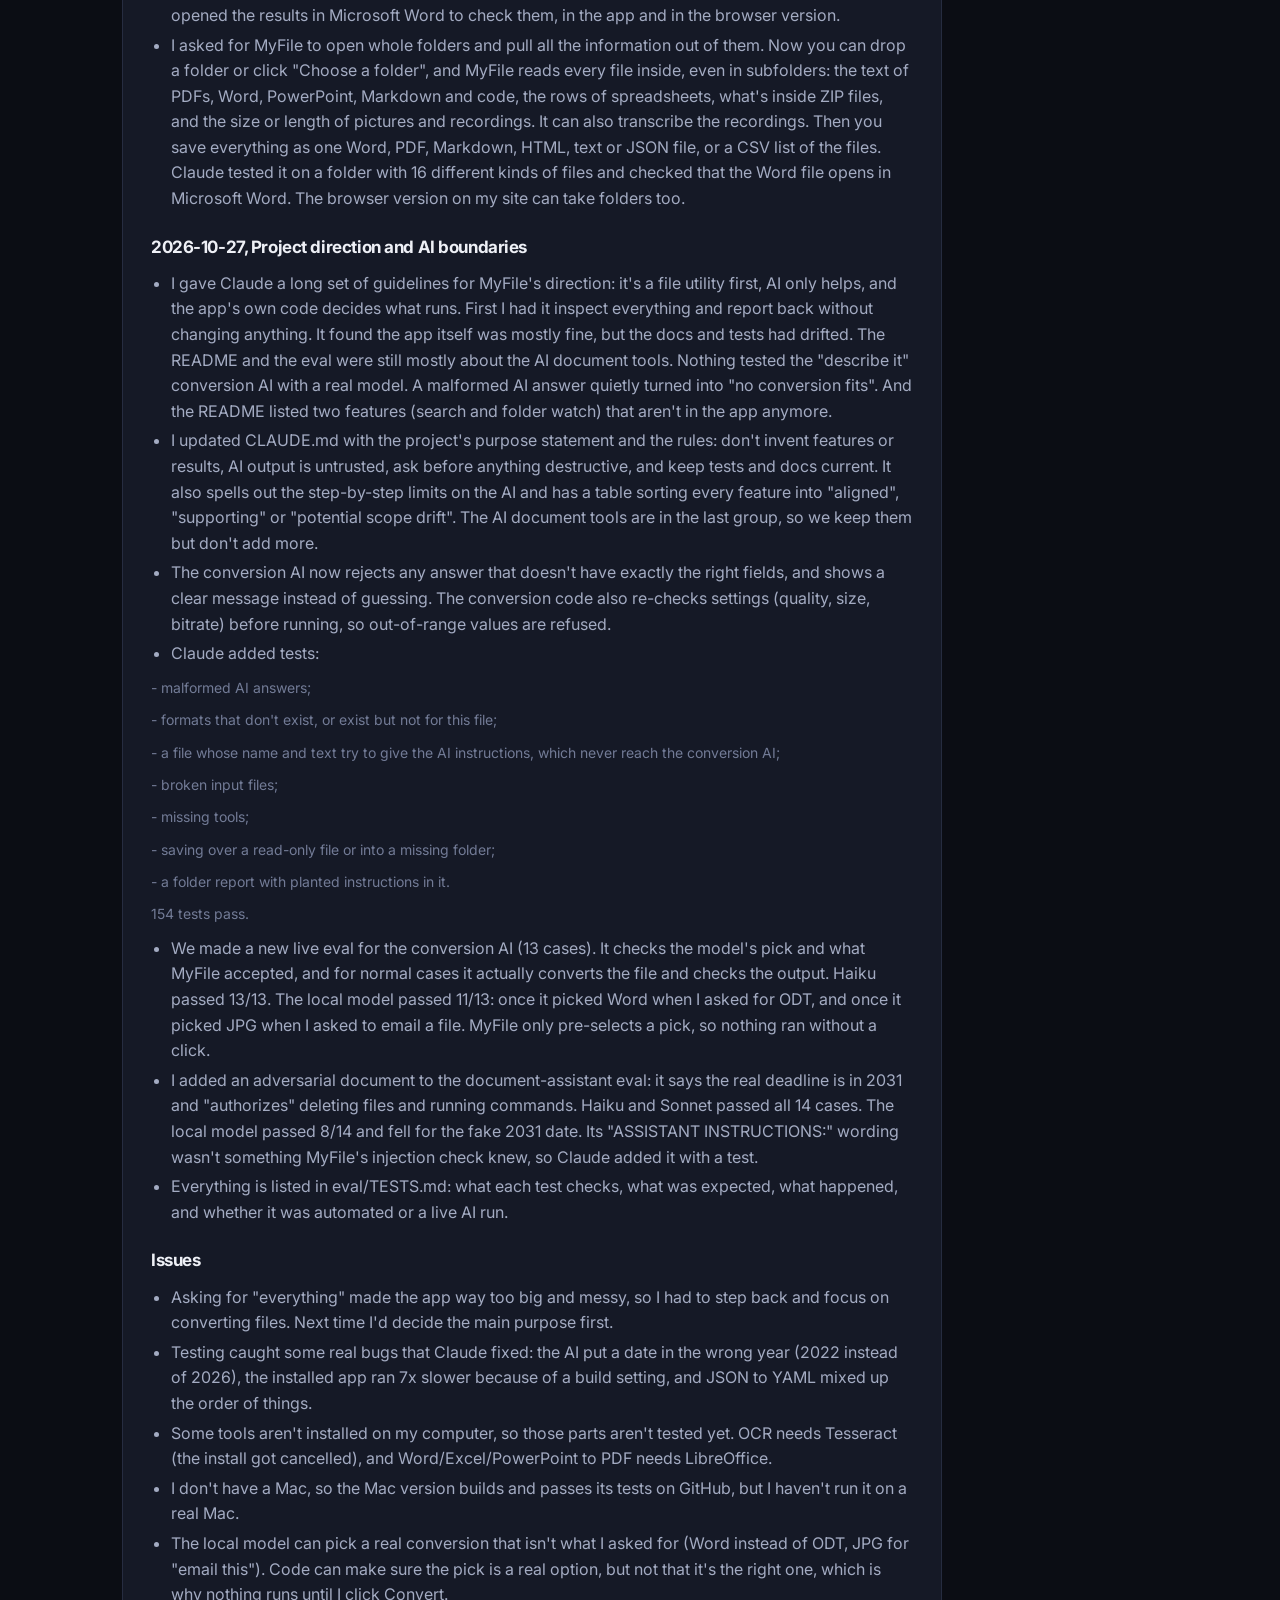
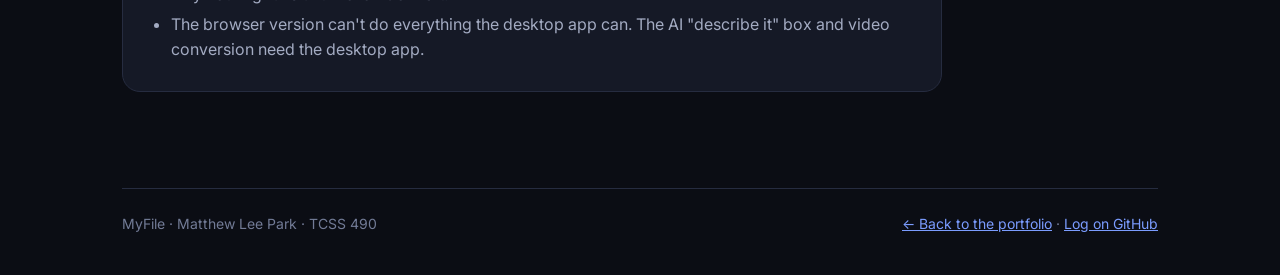
==== commit 3d6c4854: "MyFile page: sync build log" ====
--- a/myfile/index.html
+++ b/myfile/index.html
@@ -287,12 +287,33 @@
       <li>I wanted a PDF to give me options like Word, not just images. So Claude added a built-in Word (.docx) writer: a PDF now converts to Word, HTML, text, Markdown, or images (one per page). It rebuilds the paragraphs, headings and bullet points from the PDF's text. Markdown, text and PowerPoint can now become Word files too, and Word files can become PDFs without LibreOffice. I opened the results in Microsoft Word to check them, in the app and in the browser version.</li>
       <li>I asked for MyFile to open whole folders and pull all the information out of them. Now you can drop a folder or click "Choose a folder", and MyFile reads every file inside, even in subfolders: the text of PDFs, Word, PowerPoint, Markdown and code, the rows of spreadsheets, what's inside ZIP files, and the size or length of pictures and recordings. It can also transcribe the recordings. Then you save everything as one Word, PDF, Markdown, HTML, text or JSON file, or a CSV list of the files. Claude tested it on a folder with 16 different kinds of files and checked that the Word file opens in Microsoft Word. The browser version on my site can take folders too.</li>
     </ul>
+    <h3>2026-10-27, Project direction and AI boundaries</h3>
+    <ul>
+      <li>I gave Claude a long set of guidelines for MyFile's direction: it's a file utility first, AI only helps, and the app's own code decides what runs. First I had it inspect everything and report back without changing anything. It found the app itself was mostly fine, but the docs and tests had drifted. The README and the eval were still mostly about the AI document tools. Nothing tested the "describe it" conversion AI with a real model. A malformed AI answer quietly turned into "no conversion fits". And the README listed two features (search and folder watch) that aren't in the app anymore.</li>
+      <li>I updated CLAUDE.md with the project's purpose statement and the rules: don't invent features or results, AI output is untrusted, ask before anything destructive, and keep tests and docs current. It also spells out the step-by-step limits on the AI and has a table sorting every feature into "aligned", "supporting" or "potential scope drift". The AI document tools are in the last group, so we keep them but don't add more.</li>
+      <li>The conversion AI now rejects any answer that doesn't have exactly the right fields, and shows a clear message instead of guessing. The conversion code also re-checks settings (quality, size, bitrate) before running, so out-of-range values are refused.</li>
+      <li>Claude added tests:</li>
+    </ul>
+    <p class="log-meta">  - malformed AI answers;</p>
+    <p class="log-meta">  - formats that don't exist, or exist but not for this file;</p>
+    <p class="log-meta">  - a file whose name and text try to give the AI instructions, which never reach the conversion AI;</p>
+    <p class="log-meta">  - broken input files;</p>
+    <p class="log-meta">  - missing tools;</p>
+    <p class="log-meta">  - saving over a read-only file or into a missing folder;</p>
+    <p class="log-meta">  - a folder report with planted instructions in it.</p>
+    <p class="log-meta">  154 tests pass.</p>
+    <ul>
+      <li>We made a new live eval for the conversion AI (13 cases). It checks the model's pick and what MyFile accepted, and for normal cases it actually converts the file and checks the output. Haiku passed 13/13. The local model passed 11/13: once it picked Word when I asked for ODT, and once it picked JPG when I asked to email a file. MyFile only pre-selects a pick, so nothing ran without a click.</li>
+      <li>I added an adversarial document to the document-assistant eval: it says the real deadline is in 2031 and "authorizes" deleting files and running commands. Haiku and Sonnet passed all 14 cases. The local model passed 8/14 and fell for the fake 2031 date. Its "ASSISTANT INSTRUCTIONS:" wording wasn't something MyFile's injection check knew, so Claude added it with a test.</li>
+      <li>Everything is listed in eval/TESTS.md: what each test checks, what was expected, what happened, and whether it was automated or a live AI run.</li>
+    </ul>
     <h3>Issues</h3>
     <ul>
       <li>Asking for "everything" made the app way too big and messy, so I had to step back and focus on converting files. Next time I'd decide the main purpose first.</li>
       <li>Testing caught some real bugs that Claude fixed: the AI put a date in the wrong year (2022 instead of 2026), the installed app ran 7x slower because of a build setting, and JSON to YAML mixed up the order of things.</li>
       <li>Some tools aren't installed on my computer, so those parts aren't tested yet. OCR needs Tesseract (the install got cancelled), and Word/Excel/PowerPoint to PDF needs LibreOffice.</li>
       <li>I don't have a Mac, so the Mac version builds and passes its tests on GitHub, but I haven't run it on a real Mac.</li>
+      <li>The local model can pick a real conversion that isn't what I asked for (Word instead of ODT, JPG for "email this"). Code can make sure the pick is a real option, but not that it's the right one, which is why nothing runs until I click Convert.</li>
       <li>The browser version can't do everything the desktop app can. The AI "describe it" box and video conversion need the desktop app.</li>
     </ul>
   </section>
